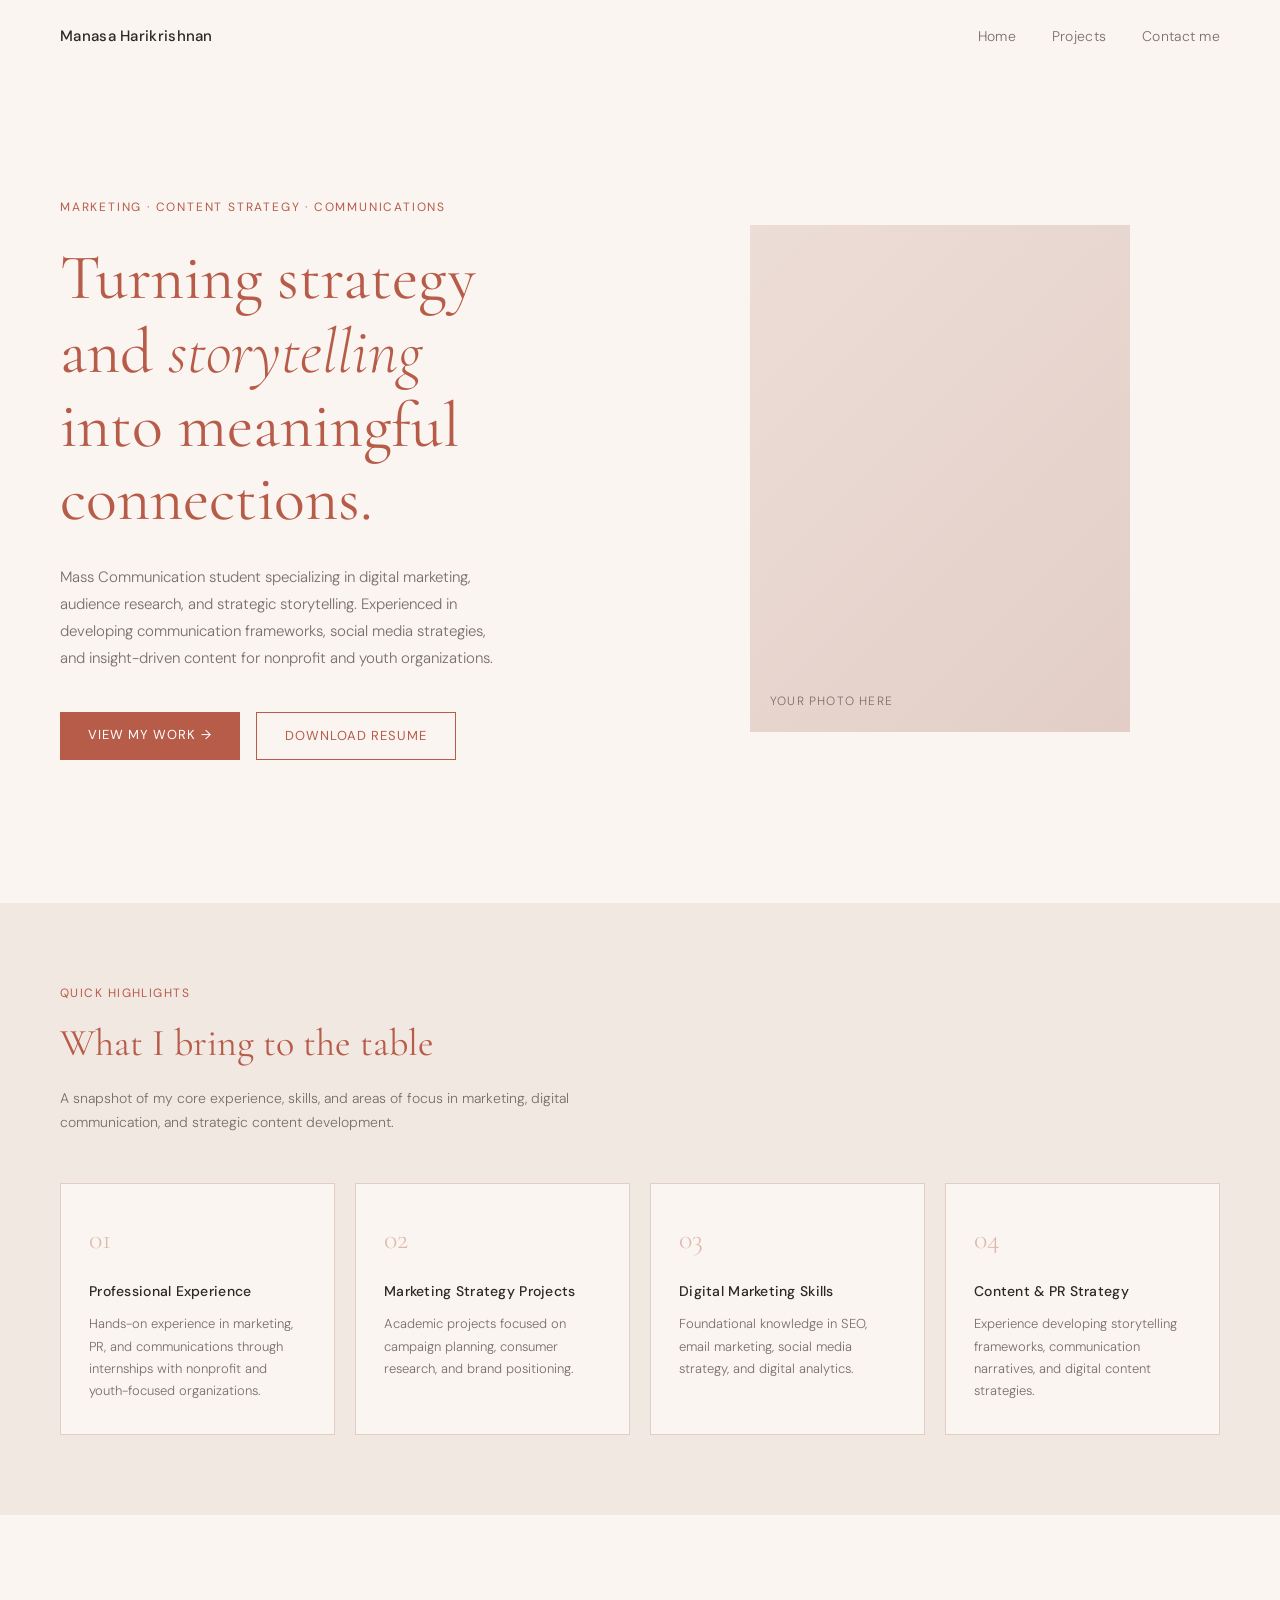
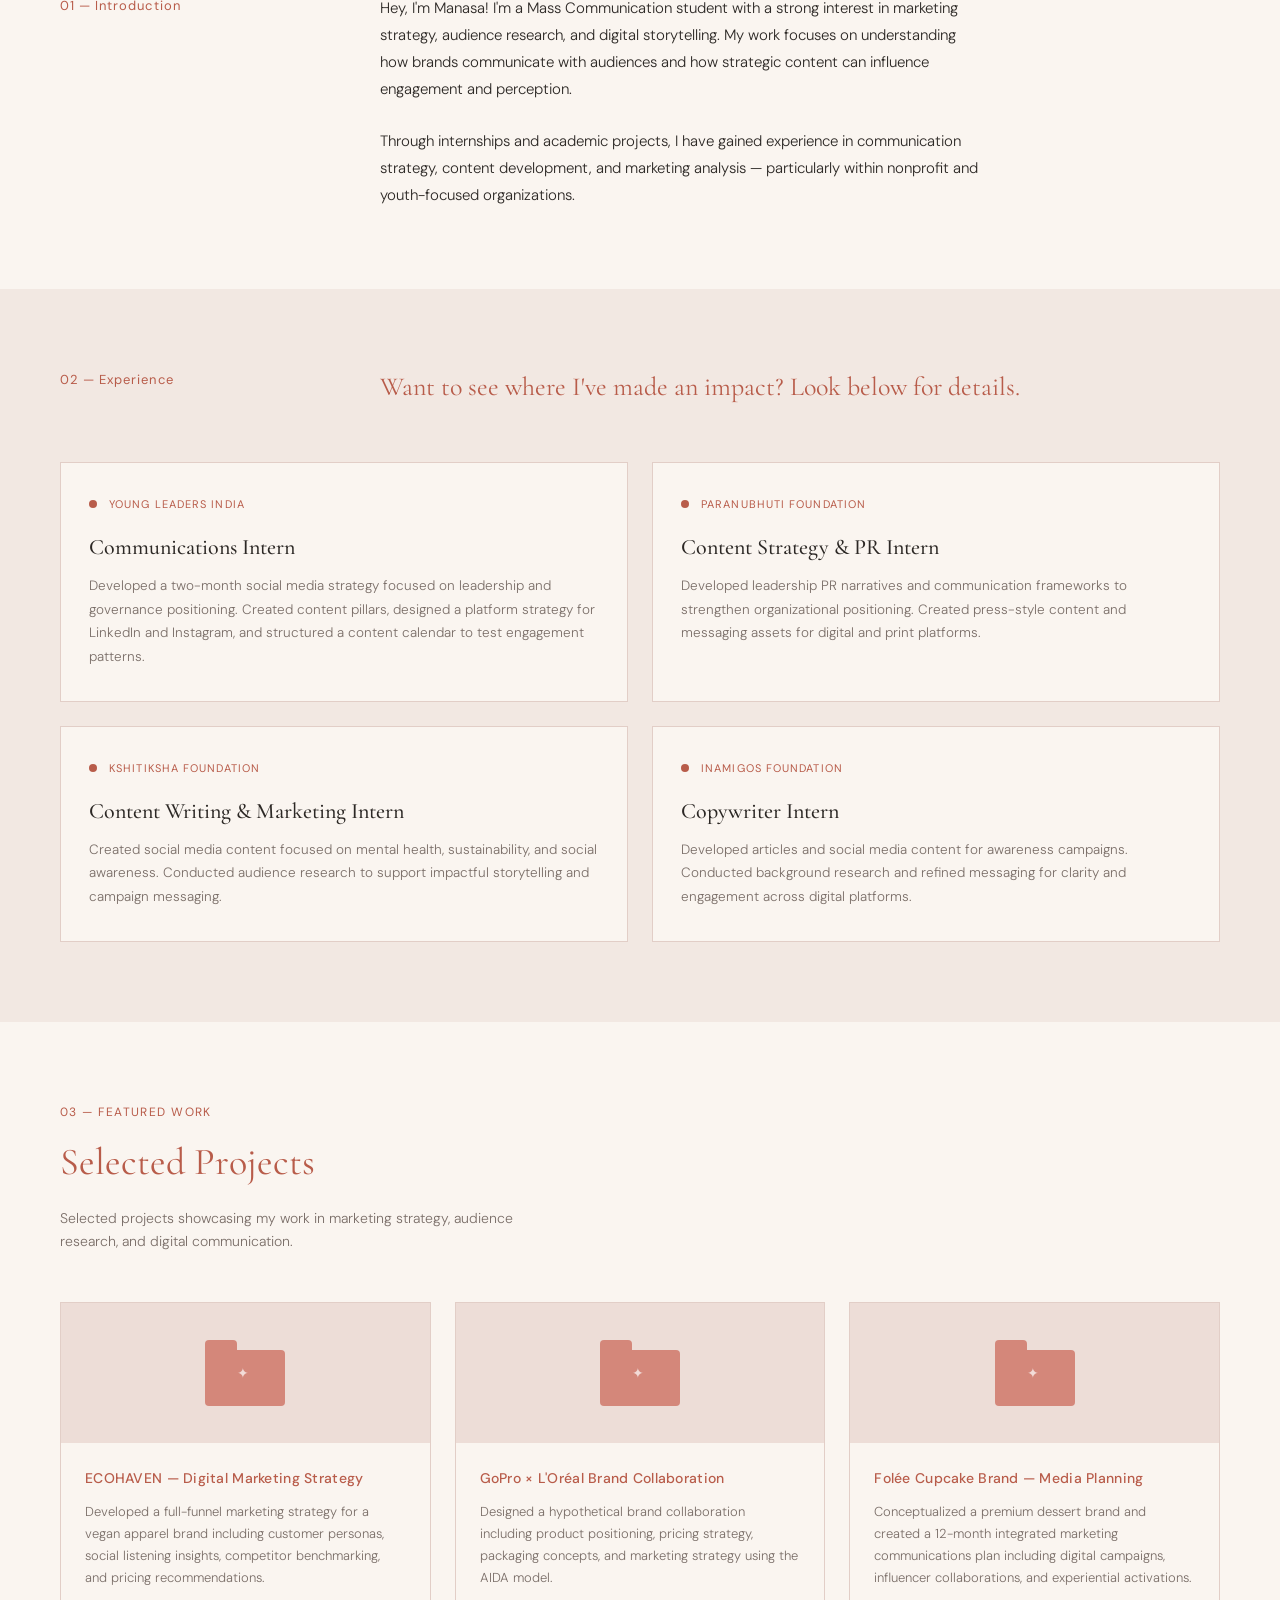
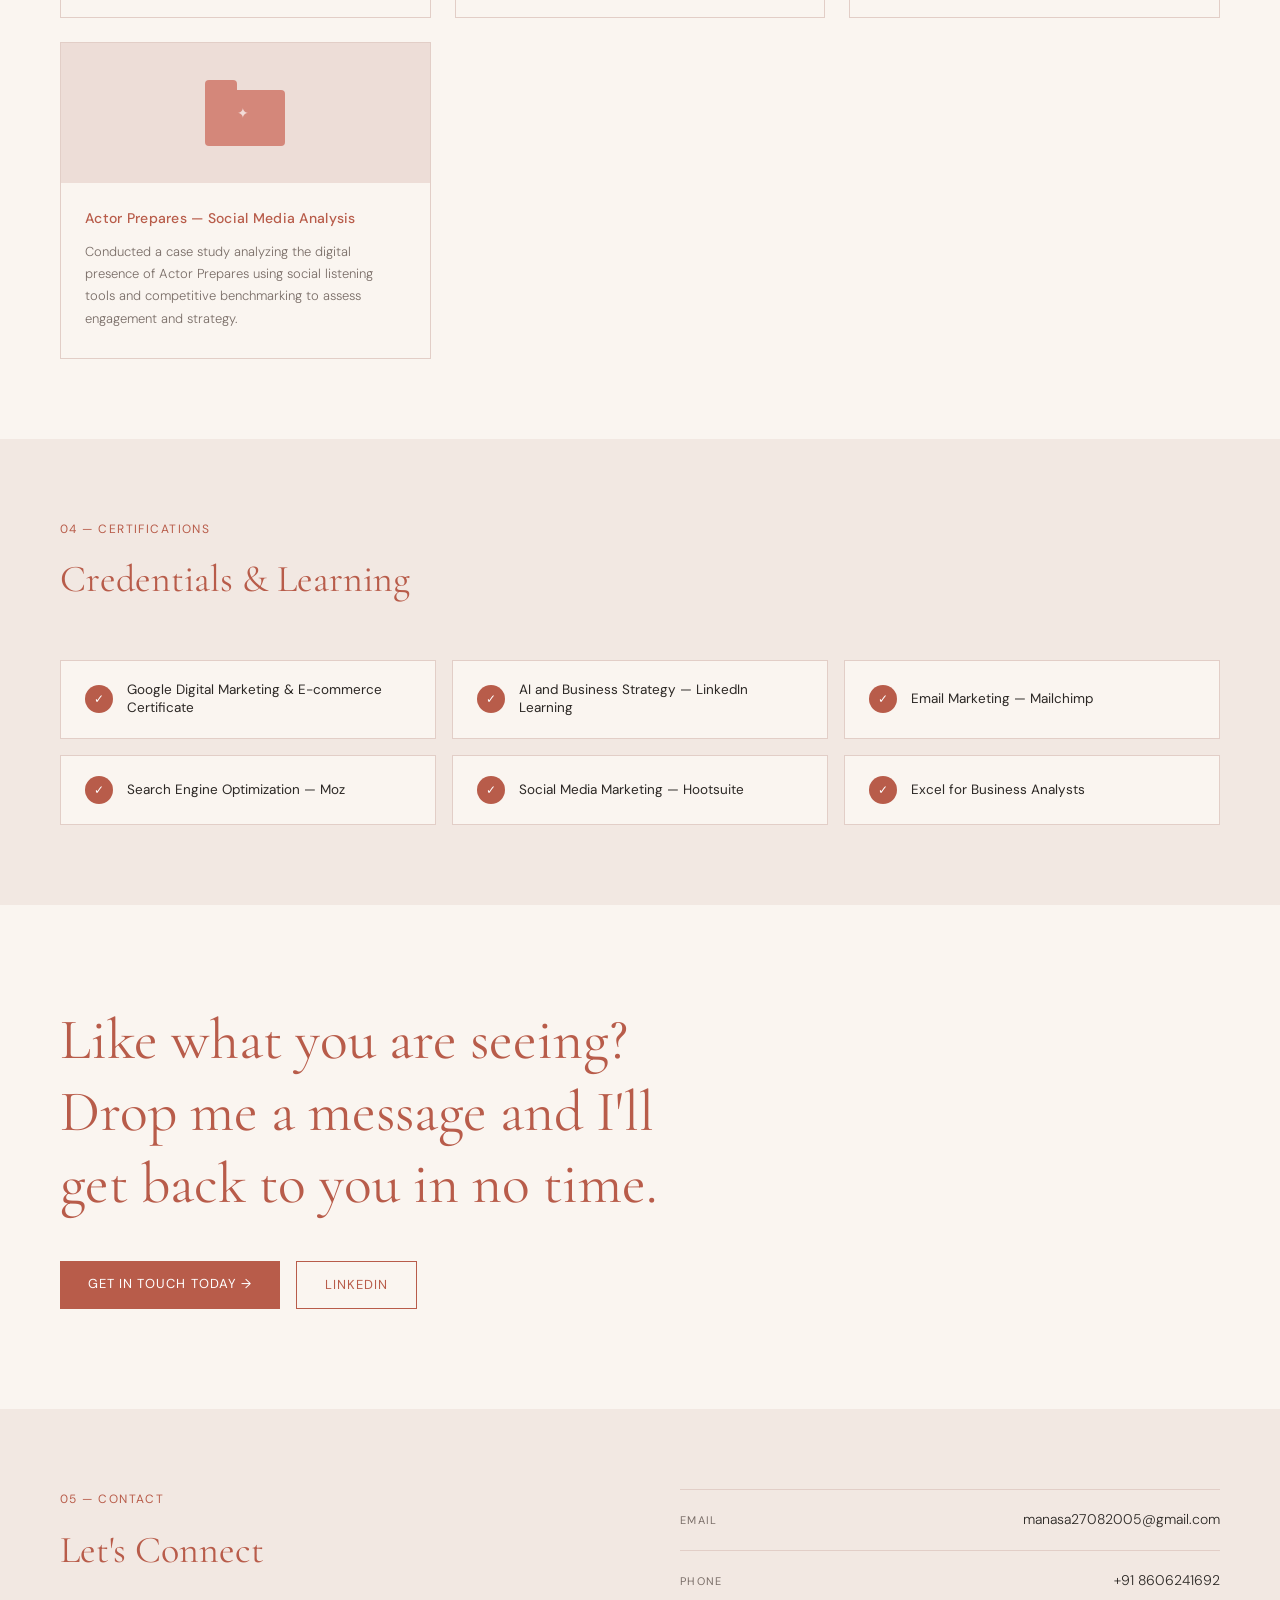
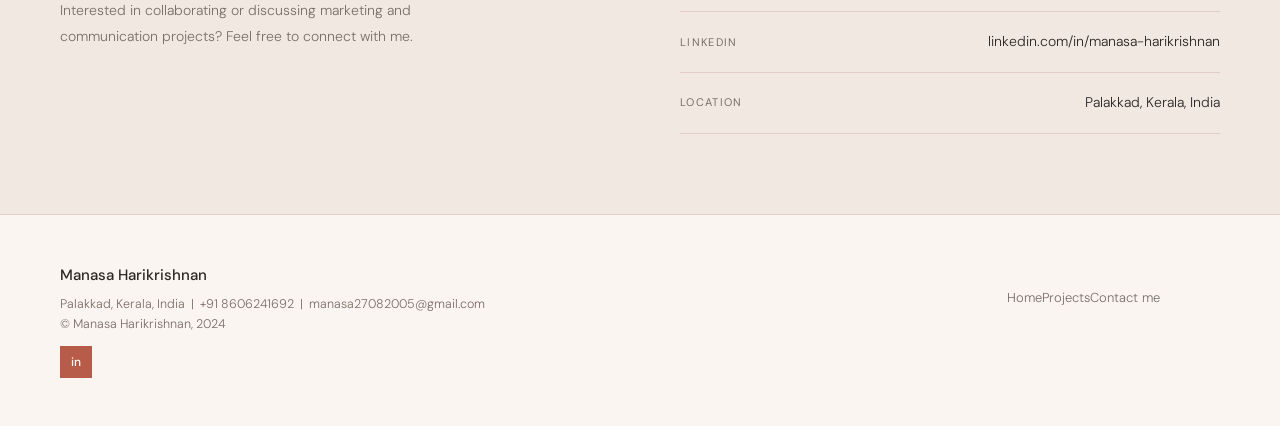
==== index.html @ 81ae5fc6 "Initial commit" ====
<!DOCTYPE html>
<html lang="en">

<head>
    <meta charset="UTF-8">
    <meta name="viewport" content="width=device-width, initial-scale=1.0">
    <title>Manasa Harikrishnan — Marketing & Communications Portfolio</title>
    <link rel="preconnect" href="https://fonts.googleapis.com">
    <link rel="preconnect" href="https://fonts.gstatic.com" crossorigin>
    <link
        href="https://fonts.googleapis.com/css2?family=Cormorant+Garamond:ital,wght@0,300;0,400;0,500;0,600;1,300;1,400&family=DM+Sans:wght@300;400;500&display=swap"
        rel="stylesheet">
    <style>
        :root {
            --cream: #faf5f0;
            --blush: #f2e8e2;
            --terracotta: #b85c4a;
            --terracotta-light: #c97260;
            --charcoal: #2c2825;
            --muted: #7a6e68;
            --card-bg: #edddd7;
            --card-border: #e2cec7;
            --folder-pink: #d4877a;
        }

        * {
            margin: 0;
            padding: 0;
            box-sizing: border-box;
        }

        html {
            scroll-behavior: smooth;
        }

        body {
            background-color: var(--cream);
            color: var(--charcoal);
            font-family: 'DM Sans', sans-serif;
            font-weight: 300;
            font-size: 15px;
            line-height: 1.7;
        }

        /* ── NAV ── */
        nav {
            display: flex;
            justify-content: space-between;
            align-items: center;
            padding: 24px 60px;
            background: var(--cream);
            position: sticky;
            top: 0;
            z-index: 100;
            border-bottom: 1px solid transparent;
            transition: border-color 0.3s;
        }

        nav.scrolled {
            border-bottom-color: var(--card-border);
        }

        .nav-name {
            font-family: 'DM Sans', sans-serif;
            font-weight: 500;
            font-size: 15px;
            letter-spacing: 0.02em;
            color: var(--charcoal);
            text-decoration: none;
        }

        .nav-links {
            display: flex;
            gap: 36px;
            list-style: none;
        }

        .nav-links a {
            font-size: 14px;
            color: var(--muted);
            text-decoration: none;
            letter-spacing: 0.02em;
            transition: color 0.2s;
        }

        .nav-links a:hover,
        .nav-links a.active {
            color: var(--terracotta);
        }

        /* ── HERO ── */
        .hero {
            padding: 60px 60px 80px;
            display: grid;
            grid-template-columns: 1fr 1fr;
            gap: 40px;
            align-items: center;
            min-height: calc(100vh - 72px);
        }

        .hero-text {
            position: relative;
            z-index: 2;
        }

        .hero-eyebrow {
            font-size: 12px;
            letter-spacing: 0.15em;
            text-transform: uppercase;
            color: var(--terracotta);
            margin-bottom: 24px;
            font-weight: 400;
        }

        .hero-headline {
            font-family: 'Cormorant Garamond', serif;
            font-size: clamp(42px, 5vw, 68px);
            font-weight: 400;
            line-height: 1.15;
            color: var(--terracotta);
            margin-bottom: 28px;
        }

        .hero-headline em {
            font-style: italic;
            font-weight: 300;
        }

        .hero-intro {
            color: var(--muted);
            font-size: 15px;
            line-height: 1.8;
            max-width: 440px;
            margin-bottom: 40px;
        }

        .hero-buttons {
            display: flex;
            gap: 16px;
            flex-wrap: wrap;
        }

        .btn-primary {
            padding: 12px 28px;
            background: var(--terracotta);
            color: white;
            text-decoration: none;
            font-size: 13px;
            letter-spacing: 0.08em;
            text-transform: uppercase;
            font-weight: 400;
            transition: background 0.2s;
        }

        .btn-primary:hover {
            background: var(--terracotta-light);
        }

        .btn-outline {
            padding: 12px 28px;
            border: 1px solid var(--terracotta);
            color: var(--terracotta);
            text-decoration: none;
            font-size: 13px;
            letter-spacing: 0.08em;
            text-transform: uppercase;
            font-weight: 400;
            transition: all 0.2s;
        }

        .btn-outline:hover {
            background: var(--terracotta);
            color: white;
        }

        .hero-image-wrap {
            position: relative;
            display: flex;
            justify-content: center;
            align-items: flex-start;
        }

        .hero-photo-placeholder {
            width: 100%;
            max-width: 380px;
            aspect-ratio: 3/4;
            background: var(--card-bg);
            position: relative;
            overflow: hidden;
        }

        .hero-photo-placeholder::after {
            content: '';
            position: absolute;
            inset: 0;
            background: linear-gradient(135deg, var(--card-bg) 0%, var(--card-border) 100%);
        }

        .hero-photo-placeholder .placeholder-text {
            position: absolute;
            bottom: 20px;
            left: 20px;
            font-size: 12px;
            color: var(--muted);
            letter-spacing: 0.1em;
            text-transform: uppercase;
            z-index: 2;
        }

        /* actual photo */
        .hero-photo-placeholder img {
            width: 100%;
            height: 100%;
            object-fit: cover;
            display: block;
        }

        /* ── SECTION COMMONS ── */
        section {
            padding: 80px 60px;
        }

        .section-label {
            font-size: 12px;
            letter-spacing: 0.12em;
            text-transform: uppercase;
            color: var(--terracotta);
            font-weight: 400;
            margin-bottom: 8px;
        }

        .two-col {
            display: grid;
            grid-template-columns: 260px 1fr;
            gap: 60px;
            align-items: start;
        }

        .two-col-label {
            font-size: 13px;
            letter-spacing: 0.08em;
            color: var(--terracotta);
            font-weight: 400;
        }

        .two-col-content {
            max-width: 600px;
        }

        .two-col-content p {
            color: var(--charcoal);
            font-size: 15px;
            line-height: 1.8;
            font-weight: 300;
        }

        /* ── QUICK HIGHLIGHTS ── */
        .highlights-section {
            background: var(--blush);
        }

        .highlights-header {
            margin-bottom: 48px;
        }

        .highlights-title {
            font-family: 'Cormorant Garamond', serif;
            font-size: 38px;
            font-weight: 400;
            color: var(--terracotta);
            margin-bottom: 12px;
        }

        .highlights-sub {
            color: var(--muted);
            font-size: 14px;
            max-width: 520px;
            line-height: 1.7;
        }

        .highlights-grid {
            display: grid;
            grid-template-columns: repeat(4, 1fr);
            gap: 20px;
        }

        .highlight-card {
            background: var(--cream);
            padding: 32px 28px;
            border: 1px solid var(--card-border);
            transition: transform 0.2s, box-shadow 0.2s;
        }

        .highlight-card:hover {
            transform: translateY(-4px);
            box-shadow: 0 12px 32px rgba(184, 92, 74, 0.1);
        }

        .highlight-card-num {
            font-family: 'Cormorant Garamond', serif;
            font-size: 28px;
            color: var(--terracotta);
            font-weight: 300;
            margin-bottom: 16px;
            opacity: 0.4;
        }

        .highlight-card-title {
            font-size: 14px;
            font-weight: 500;
            color: var(--charcoal);
            margin-bottom: 10px;
            letter-spacing: 0.02em;
        }

        .highlight-card-text {
            font-size: 13px;
            color: var(--muted);
            line-height: 1.7;
            font-weight: 300;
        }

        /* ── ABOUT ── */
        .about-section {}

        /* ── EXPERIENCE ── */
        .experience-section {
            background: var(--blush);
        }

        .exp-teaser {
            font-family: 'Cormorant Garamond', serif;
            font-size: 26px;
            color: var(--terracotta);
            font-weight: 400;
            line-height: 1.4;
            margin-bottom: 0;
        }

        .exp-grid {
            margin-top: 56px;
            display: grid;
            grid-template-columns: repeat(2, 1fr);
            gap: 24px;
        }

        .exp-card {
            background: var(--cream);
            padding: 32px 28px;
            border: 1px solid var(--card-border);
            position: relative;
            overflow: hidden;
            transition: transform 0.2s;
        }

        .exp-card:hover {
            transform: translateY(-3px);
        }

        .exp-card-top {
            display: flex;
            align-items: center;
            gap: 12px;
            margin-bottom: 20px;
        }

        .exp-dot {
            width: 8px;
            height: 8px;
            background: var(--terracotta);
            border-radius: 50%;
            flex-shrink: 0;
        }

        .exp-org {
            font-size: 11px;
            letter-spacing: 0.1em;
            text-transform: uppercase;
            color: var(--terracotta);
            font-weight: 400;
        }

        .exp-role {
            font-family: 'Cormorant Garamond', serif;
            font-size: 22px;
            font-weight: 500;
            color: var(--charcoal);
            margin-bottom: 12px;
            line-height: 1.3;
        }

        .exp-desc {
            font-size: 13.5px;
            color: var(--muted);
            line-height: 1.75;
            font-weight: 300;
        }

        /* ── PROJECTS ── */
        .projects-section {}

        .projects-header {
            margin-bottom: 48px;
        }

        .projects-title {
            font-family: 'Cormorant Garamond', serif;
            font-size: 38px;
            font-weight: 400;
            color: var(--terracotta);
            margin-bottom: 12px;
        }

        .projects-sub {
            color: var(--muted);
            font-size: 14px;
            max-width: 480px;
        }

        .projects-grid {
            display: grid;
            grid-template-columns: repeat(3, 1fr);
            gap: 24px;
        }

        /* folder card */
        .project-card {
            background: var(--cream);
            border: 1px solid var(--card-border);
            overflow: hidden;
            transition: transform 0.25s, box-shadow 0.25s;
            cursor: pointer;
        }

        .project-card:hover {
            transform: translateY(-5px);
            box-shadow: 0 16px 40px rgba(184, 92, 74, 0.12);
        }

        .folder-visual {
            height: 140px;
            background: var(--card-bg);
            display: flex;
            align-items: center;
            justify-content: center;
            position: relative;
        }

        .folder-icon {
            width: 80px;
            height: 66px;
            position: relative;
        }

        .folder-icon .folder-back {
            position: absolute;
            bottom: 0;
            left: 0;
            width: 100%;
            height: 56px;
            background: var(--folder-pink);
            border-radius: 0 4px 4px 4px;
        }

        .folder-icon .folder-tab {
            position: absolute;
            top: 0;
            left: 0;
            width: 40%;
            height: 16px;
            background: var(--folder-pink);
            border-radius: 4px 4px 0 0;
        }

        .folder-icon .folder-shine {
            position: absolute;
            top: 22px;
            left: 50%;
            transform: translateX(-50%);
            width: 16px;
            height: 16px;
            color: rgba(255, 255, 255, 0.7);
            font-size: 14px;
        }

        .project-info {
            padding: 24px 24px 28px;
        }

        .project-title {
            font-size: 14px;
            font-weight: 500;
            color: var(--terracotta);
            margin-bottom: 10px;
            letter-spacing: 0.02em;
        }

        .project-desc {
            font-size: 13px;
            color: var(--muted);
            line-height: 1.7;
            font-weight: 300;
        }

        /* ── CERTIFICATIONS ── */
        .certs-section {
            background: var(--blush);
        }

        .certs-header {
            margin-bottom: 48px;
        }

        .certs-title {
            font-family: 'Cormorant Garamond', serif;
            font-size: 38px;
            font-weight: 400;
            color: var(--terracotta);
        }

        .certs-list {
            display: grid;
            grid-template-columns: repeat(3, 1fr);
            gap: 16px;
        }

        .cert-item {
            background: var(--cream);
            padding: 20px 24px;
            border: 1px solid var(--card-border);
            display: flex;
            align-items: center;
            gap: 14px;
            transition: transform 0.2s;
        }

        .cert-item:hover {
            transform: translateX(4px);
        }

        .cert-check {
            width: 28px;
            height: 28px;
            background: var(--terracotta);
            border-radius: 50%;
            display: flex;
            align-items: center;
            justify-content: center;
            flex-shrink: 0;
            color: white;
            font-size: 12px;
        }

        .cert-name {
            font-size: 13.5px;
            color: var(--charcoal);
            font-weight: 400;
            line-height: 1.4;
        }

        /* ── CTA ── */
        .cta-section {
            text-align: left;
            padding: 100px 60px;
        }

        .cta-heading {
            font-family: 'Cormorant Garamond', serif;
            font-size: clamp(36px, 4.5vw, 58px);
            font-weight: 400;
            color: var(--terracotta);
            line-height: 1.25;
            max-width: 640px;
            margin-bottom: 40px;
        }

        .cta-buttons {
            display: flex;
            gap: 16px;
        }

        /* ── CONTACT ── */
        .contact-section {
            background: var(--blush);
            padding: 80px 60px;
        }

        .contact-grid {
            display: grid;
            grid-template-columns: 1fr 1fr;
            gap: 80px;
            align-items: start;
        }

        .contact-left {}

        .contact-title {
            font-family: 'Cormorant Garamond', serif;
            font-size: 38px;
            font-weight: 400;
            color: var(--terracotta);
            margin-bottom: 16px;
        }

        .contact-text {
            color: var(--muted);
            font-size: 14px;
            line-height: 1.8;
            max-width: 380px;
        }

        .contact-right {}

        .contact-items {
            display: flex;
            flex-direction: column;
            gap: 0;
        }

        .contact-row {
            display: flex;
            justify-content: space-between;
            align-items: center;
            padding: 18px 0;
            border-bottom: 1px solid var(--card-border);
        }

        .contact-row:first-child {
            border-top: 1px solid var(--card-border);
        }

        .contact-row-label {
            font-size: 11px;
            letter-spacing: 0.12em;
            text-transform: uppercase;
            color: var(--muted);
            font-weight: 400;
        }

        .contact-row-val {
            font-size: 14px;
            color: var(--charcoal);
            text-decoration: none;
            transition: color 0.2s;
        }

        .contact-row-val:hover {
            color: var(--terracotta);
        }

        /* ── FOOTER ── */
        footer {
            background: var(--cream);
            padding: 48px 60px;
            display: grid;
            grid-template-columns: 1fr auto;
            align-items: start;
            border-top: 1px solid var(--card-border);
        }

        .footer-left {}

        .footer-name {
            font-family: 'DM Sans', sans-serif;
            font-weight: 500;
            font-size: 15px;
            color: var(--charcoal);
            margin-bottom: 6px;
        }

        .footer-meta {
            font-size: 12.5px;
            color: var(--muted);
            line-height: 1.6;
        }

        .footer-linkedin {
            display: inline-flex;
            align-items: center;
            justify-content: center;
            width: 32px;
            height: 32px;
            background: var(--terracotta);
            color: white;
            text-decoration: none;
            font-size: 12px;
            margin-top: 12px;
            font-weight: 500;
            letter-spacing: 0;
            transition: background 0.2s;
        }

        .footer-linkedin:hover {
            background: var(--terracotta-light);
        }

        .footer-right {
            display: flex;
            flex-direction: column;
            align-items: flex-end;
            gap: 8px;
        }

        .footer-nav a {
            display: block;
            font-size: 13px;
            color: var(--muted);
            text-decoration: none;
            text-align: right;
            transition: color 0.2s;
        }

        .footer-nav a:hover {
            color: var(--terracotta);
        }

        /* ── DIVIDER ── */
        .section-divider {
            width: 60px;
            height: 1px;
            background: var(--terracotta);
            margin-bottom: 48px;
            opacity: 0.4;
        }

        /* ── SCROLL FADE IN ── */
        .fade-in {
            opacity: 0;
            transform: translateY(24px);
            transition: opacity 0.6s ease, transform 0.6s ease;
        }

        .fade-in.visible {
            opacity: 1;
            transform: none;
        }

        /* ── RESPONSIVE ── */
        @media (max-width: 960px) {
            nav {
                padding: 20px 32px;
            }

            section {
                padding: 60px 32px;
            }

            .hero {
                padding: 48px 32px 64px;
                grid-template-columns: 1fr;
                min-height: auto;
            }

            .hero-image-wrap {
                display: none;
            }

            .two-col {
                grid-template-columns: 1fr;
                gap: 20px;
            }

            .highlights-grid {
                grid-template-columns: repeat(2, 1fr);
            }

            .projects-grid {
                grid-template-columns: repeat(2, 1fr);
            }

            .exp-grid {
                grid-template-columns: 1fr;
            }

            .certs-list {
                grid-template-columns: repeat(2, 1fr);
            }

            .contact-grid {
                grid-template-columns: 1fr;
                gap: 40px;
            }

            footer {
                grid-template-columns: 1fr;
                gap: 32px;
            }

            .footer-right {
                align-items: flex-start;
            }

            .footer-nav a {
                text-align: left;
            }

            .cta-section {
                padding: 72px 32px;
            }
        }

        @media (max-width: 560px) {
            nav {
                padding: 16px 20px;
            }

            section {
                padding: 48px 20px;
            }

            .hero {
                padding: 36px 20px 52px;
            }

            .highlights-grid {
                grid-template-columns: 1fr;
            }

            .projects-grid {
                grid-template-columns: 1fr;
            }

            .certs-list {
                grid-template-columns: 1fr;
            }

            .cta-section {
                padding: 60px 20px;
            }

            footer {
                padding: 40px 20px;
            }
        }
    </style>
</head>

<body>

    <!-- NAV -->
    <nav id="navbar">
        <a href="#" class="nav-name">Manasa Harikrishnan</a>
        <ul class="nav-links">
            <li><a href="#about" class="active">Home</a></li>
            <li><a href="#projects">Projects</a></li>
            <li><a href="#contact">Contact me</a></li>
        </ul>
    </nav>

    <!-- HERO -->
    <section class="hero" id="home">
        <div class="hero-text fade-in">
            <p class="hero-eyebrow">Marketing · Content Strategy · Communications</p>
            <h1 class="hero-headline">
                Turning strategy<br>
                and <em>storytelling</em><br>
                into meaningful<br>
                connections.
            </h1>
            <p class="hero-intro">
                Mass Communication student specializing in digital marketing, audience research, and strategic
                storytelling. Experienced in developing communication frameworks, social media strategies, and
                insight-driven content for nonprofit and youth organizations.
            </p>
            <div class="hero-buttons">
                <a href="#projects" class="btn-primary">View My Work →</a>
                <a href="#" class="btn-outline">Download Resume</a>
            </div>
        </div>
        <div class="hero-image-wrap fade-in" style="transition-delay:0.15s">
            <div class="hero-photo-placeholder">
                <!-- Replace with: <img src="your-photo.jpg" alt="Manasa Harikrishnan"> -->
                <span class="placeholder-text">Your Photo Here</span>
            </div>
        </div>
    </section>

    <!-- QUICK HIGHLIGHTS -->
    <section class="highlights-section" id="highlights">
        <div class="highlights-header fade-in">
            <p class="section-label">Quick Highlights</p>
            <h2 class="highlights-title">What I bring to the table</h2>
            <p class="highlights-sub">A snapshot of my core experience, skills, and areas of focus in marketing, digital
                communication, and strategic content development.</p>
        </div>
        <div class="highlights-grid">
            <div class="highlight-card fade-in" style="transition-delay:0.05s">
                <div class="highlight-card-num">01</div>
                <div class="highlight-card-title">Professional Experience</div>
                <p class="highlight-card-text">Hands-on experience in marketing, PR, and communications through
                    internships with nonprofit and youth-focused organizations.</p>
            </div>
            <div class="highlight-card fade-in" style="transition-delay:0.1s">
                <div class="highlight-card-num">02</div>
                <div class="highlight-card-title">Marketing Strategy Projects</div>
                <p class="highlight-card-text">Academic projects focused on campaign planning, consumer research, and
                    brand positioning.</p>
            </div>
            <div class="highlight-card fade-in" style="transition-delay:0.15s">
                <div class="highlight-card-num">03</div>
                <div class="highlight-card-title">Digital Marketing Skills</div>
                <p class="highlight-card-text">Foundational knowledge in SEO, email marketing, social media strategy,
                    and digital analytics.</p>
            </div>
            <div class="highlight-card fade-in" style="transition-delay:0.2s">
                <div class="highlight-card-num">04</div>
                <div class="highlight-card-title">Content & PR Strategy</div>
                <p class="highlight-card-text">Experience developing storytelling frameworks, communication narratives,
                    and digital content strategies.</p>
            </div>
        </div>
    </section>

    <!-- ABOUT -->
    <section id="about">
        <div class="two-col fade-in">
            <div>
                <p class="two-col-label">01 — Introduction</p>
            </div>
            <div class="two-col-content">
                <p>Hey, I'm Manasa! I'm a Mass Communication student with a strong interest in marketing strategy,
                    audience research, and digital storytelling. My work focuses on understanding how brands communicate
                    with audiences and how strategic content can influence engagement and perception.</p>
                <br>
                <p>Through internships and academic projects, I have gained experience in communication strategy,
                    content development, and marketing analysis — particularly within nonprofit and youth-focused
                    organizations.</p>
            </div>
        </div>
    </section>

    <!-- EXPERIENCE -->
    <section class="experience-section" id="experience">
        <div class="two-col fade-in">
            <div>
                <p class="two-col-label">02 — Experience</p>
            </div>
            <div>
                <p class="exp-teaser">Want to see where I've made an impact? Look below for details.</p>
            </div>
        </div>

        <div class="exp-grid">
            <div class="exp-card fade-in" style="transition-delay:0.05s">
                <div class="exp-card-top">
                    <div class="exp-dot"></div>
                    <span class="exp-org">Young Leaders India</span>
                </div>
                <div class="exp-role">Communications Intern</div>
                <p class="exp-desc">Developed a two-month social media strategy focused on leadership and governance
                    positioning. Created content pillars, designed a platform strategy for LinkedIn and Instagram, and
                    structured a content calendar to test engagement patterns.</p>
            </div>
            <div class="exp-card fade-in" style="transition-delay:0.1s">
                <div class="exp-card-top">
                    <div class="exp-dot"></div>
                    <span class="exp-org">Paranubhuti Foundation</span>
                </div>
                <div class="exp-role">Content Strategy & PR Intern</div>
                <p class="exp-desc">Developed leadership PR narratives and communication frameworks to strengthen
                    organizational positioning. Created press-style content and messaging assets for digital and print
                    platforms.</p>
            </div>
            <div class="exp-card fade-in" style="transition-delay:0.15s">
                <div class="exp-card-top">
                    <div class="exp-dot"></div>
                    <span class="exp-org">Kshitiksha Foundation</span>
                </div>
                <div class="exp-role">Content Writing & Marketing Intern</div>
                <p class="exp-desc">Created social media content focused on mental health, sustainability, and social
                    awareness. Conducted audience research to support impactful storytelling and campaign messaging.</p>
            </div>
            <div class="exp-card fade-in" style="transition-delay:0.2s">
                <div class="exp-card-top">
                    <div class="exp-dot"></div>
                    <span class="exp-org">InAmigos Foundation</span>
                </div>
                <div class="exp-role">Copywriter Intern</div>
                <p class="exp-desc">Developed articles and social media content for awareness campaigns. Conducted
                    background research and refined messaging for clarity and engagement across digital platforms.</p>
            </div>
        </div>
    </section>

    <!-- PROJECTS -->
    <section class="projects-section" id="projects">
        <div class="projects-header fade-in">
            <p class="section-label">03 — Featured Work</p>
            <h2 class="projects-title">Selected Projects</h2>
            <p class="projects-sub">Selected projects showcasing my work in marketing strategy, audience research, and
                digital communication.</p>
        </div>

        <div class="projects-grid">

            <!-- Card 1 -->
            <div class="project-card fade-in" style="transition-delay:0.05s">
                <div class="folder-visual">
                    <div class="folder-icon">
                        <div class="folder-tab"></div>
                        <div class="folder-back"></div>
                        <div class="folder-shine">✦</div>
                    </div>
                </div>
                <div class="project-info">
                    <div class="project-title">ECOHAVEN — Digital Marketing Strategy</div>
                    <p class="project-desc">Developed a full-funnel marketing strategy for a vegan apparel brand
                        including customer personas, social listening insights, competitor benchmarking, and pricing
                        recommendations.</p>
                </div>
            </div>

            <!-- Card 2 -->
            <div class="project-card fade-in" style="transition-delay:0.1s">
                <div class="folder-visual">
                    <div class="folder-icon">
                        <div class="folder-tab"></div>
                        <div class="folder-back"></div>
                        <div class="folder-shine">✦</div>
                    </div>
                </div>
                <div class="project-info">
                    <div class="project-title">GoPro × L'Oréal Brand Collaboration</div>
                    <p class="project-desc">Designed a hypothetical brand collaboration including product positioning,
                        pricing strategy, packaging concepts, and marketing strategy using the AIDA model.</p>
                </div>
            </div>

            <!-- Card 3 -->
            <div class="project-card fade-in" style="transition-delay:0.15s">
                <div class="folder-visual">
                    <div class="folder-icon">
                        <div class="folder-tab"></div>
                        <div class="folder-back"></div>
                        <div class="folder-shine">✦</div>
                    </div>
                </div>
                <div class="project-info">
                    <div class="project-title">Folée Cupcake Brand — Media Planning</div>
                    <p class="project-desc">Conceptualized a premium dessert brand and created a 12-month integrated
                        marketing communications plan including digital campaigns, influencer collaborations, and
                        experiential activations.</p>
                </div>
            </div>

            <!-- Card 4 -->
            <div class="project-card fade-in" style="transition-delay:0.2s">
                <div class="folder-visual">
                    <div class="folder-icon">
                        <div class="folder-tab"></div>
                        <div class="folder-back"></div>
                        <div class="folder-shine">✦</div>
                    </div>
                </div>
                <div class="project-info">
                    <div class="project-title">Actor Prepares — Social Media Analysis</div>
                    <p class="project-desc">Conducted a case study analyzing the digital presence of Actor Prepares
                        using social listening tools and competitive benchmarking to assess engagement and strategy.</p>
                </div>
            </div>

        </div>
    </section>

    <!-- CERTIFICATIONS -->
    <section class="certs-section" id="certifications">
        <div class="certs-header fade-in">
            <p class="section-label">04 — Certifications</p>
            <h2 class="certs-title">Credentials & Learning</h2>
        </div>
        <div class="certs-list">
            <div class="cert-item fade-in" style="transition-delay:0.05s">
                <div class="cert-check">✓</div>
                <span class="cert-name">Google Digital Marketing & E-commerce Certificate</span>
            </div>
            <div class="cert-item fade-in" style="transition-delay:0.08s">
                <div class="cert-check">✓</div>
                <span class="cert-name">AI and Business Strategy — LinkedIn Learning</span>
            </div>
            <div class="cert-item fade-in" style="transition-delay:0.11s">
                <div class="cert-check">✓</div>
                <span class="cert-name">Email Marketing — Mailchimp</span>
            </div>
            <div class="cert-item fade-in" style="transition-delay:0.14s">
                <div class="cert-check">✓</div>
                <span class="cert-name">Search Engine Optimization — Moz</span>
            </div>
            <div class="cert-item fade-in" style="transition-delay:0.17s">
                <div class="cert-check">✓</div>
                <span class="cert-name">Social Media Marketing — Hootsuite</span>
            </div>
            <div class="cert-item fade-in" style="transition-delay:0.2s">
                <div class="cert-check">✓</div>
                <span class="cert-name">Excel for Business Analysts</span>
            </div>
        </div>
    </section>

    <!-- CTA -->
    <section class="cta-section fade-in">
        <h2 class="cta-heading">Like what you are seeing? Drop me a message and I'll get back to you in no time.</h2>
        <div class="cta-buttons">
            <a href="#contact" class="btn-primary">Get in Touch Today →</a>
            <a href="https://www.linkedin.com/in/manasa-harikrishnan" target="_blank" class="btn-outline">LinkedIn</a>
        </div>
    </section>

    <!-- CONTACT -->
    <section class="contact-section" id="contact">
        <div class="contact-grid">
            <div class="contact-left fade-in">
                <p class="section-label">05 — Contact</p>
                <h2 class="contact-title">Let's Connect</h2>
                <p class="contact-text">Interested in collaborating or discussing marketing and communication projects?
                    Feel free to connect with me.</p>
            </div>
            <div class="contact-right fade-in" style="transition-delay:0.1s">
                <div class="contact-items">
                    <div class="contact-row">
                        <span class="contact-row-label">Email</span>
                        <a href="mailto:manasa27082005@gmail.com" class="contact-row-val">manasa27082005@gmail.com</a>
                    </div>
                    <div class="contact-row">
                        <span class="contact-row-label">Phone</span>
                        <a href="tel:+918606241692" class="contact-row-val">+91 8606241692</a>
                    </div>
                    <div class="contact-row">
                        <span class="contact-row-label">LinkedIn</span>
                        <a href="https://www.linkedin.com/in/manasa-harikrishnan" target="_blank"
                            class="contact-row-val">linkedin.com/in/manasa-harikrishnan</a>
                    </div>
                    <div class="contact-row">
                        <span class="contact-row-label">Location</span>
                        <span class="contact-row-val">Palakkad, Kerala, India</span>
                    </div>
                </div>
            </div>
        </div>
    </section>

    <!-- FOOTER -->
    <footer>
        <div class="footer-left">
            <div class="footer-name">Manasa Harikrishnan</div>
            <div class="footer-meta">
                Palakkad, Kerala, India &nbsp;|&nbsp; +91 8606241692 &nbsp;|&nbsp; manasa27082005@gmail.com<br>
                © Manasa Harikrishnan, 2024
            </div>
            <a href="https://www.linkedin.com/in/manasa-harikrishnan" target="_blank" class="footer-linkedin"
                title="LinkedIn">in</a>
        </div>
        <div class="footer-right">
            <nav class="footer-nav">
                <a href="#home">Home</a>
                <a href="#projects">Projects</a>
                <a href="#contact">Contact me</a>
            </nav>
        </div>
    </footer>

    <script>
        // Navbar scroll effect
        const navbar = document.getElementById('navbar');
        window.addEventListener('scroll', () => {
            navbar.classList.toggle('scrolled', window.scrollY > 20);
        });

        // Scroll fade-in
        const observer = new IntersectionObserver((entries) => {
            entries.forEach(entry => {
                if (entry.isIntersecting) {
                    entry.target.classList.add('visible');
                }
            });
        }, { threshold: 0.12 });

        document.querySelectorAll('.fade-in').forEach(el => observer.observe(el));

        // Activate on load for hero
        document.querySelectorAll('.hero .fade-in').forEach(el => {
            setTimeout(() => el.classList.add('visible'), 100);
        });

        // Active nav link on scroll
        const sections = document.querySelectorAll('section[id]');
        const navLinks = document.querySelectorAll('.nav-links a');
        window.addEventListener('scroll', () => {
            let current = '';
            sections.forEach(s => {
                if (window.scrollY >= s.offsetTop - 100) current = s.id;
            });
            navLinks.forEach(a => {
                a.classList.remove('active');
                if (a.getAttribute('href') === '#' + current) a.classList.add('active');
            });
        });
    </script>

</body>

</html>
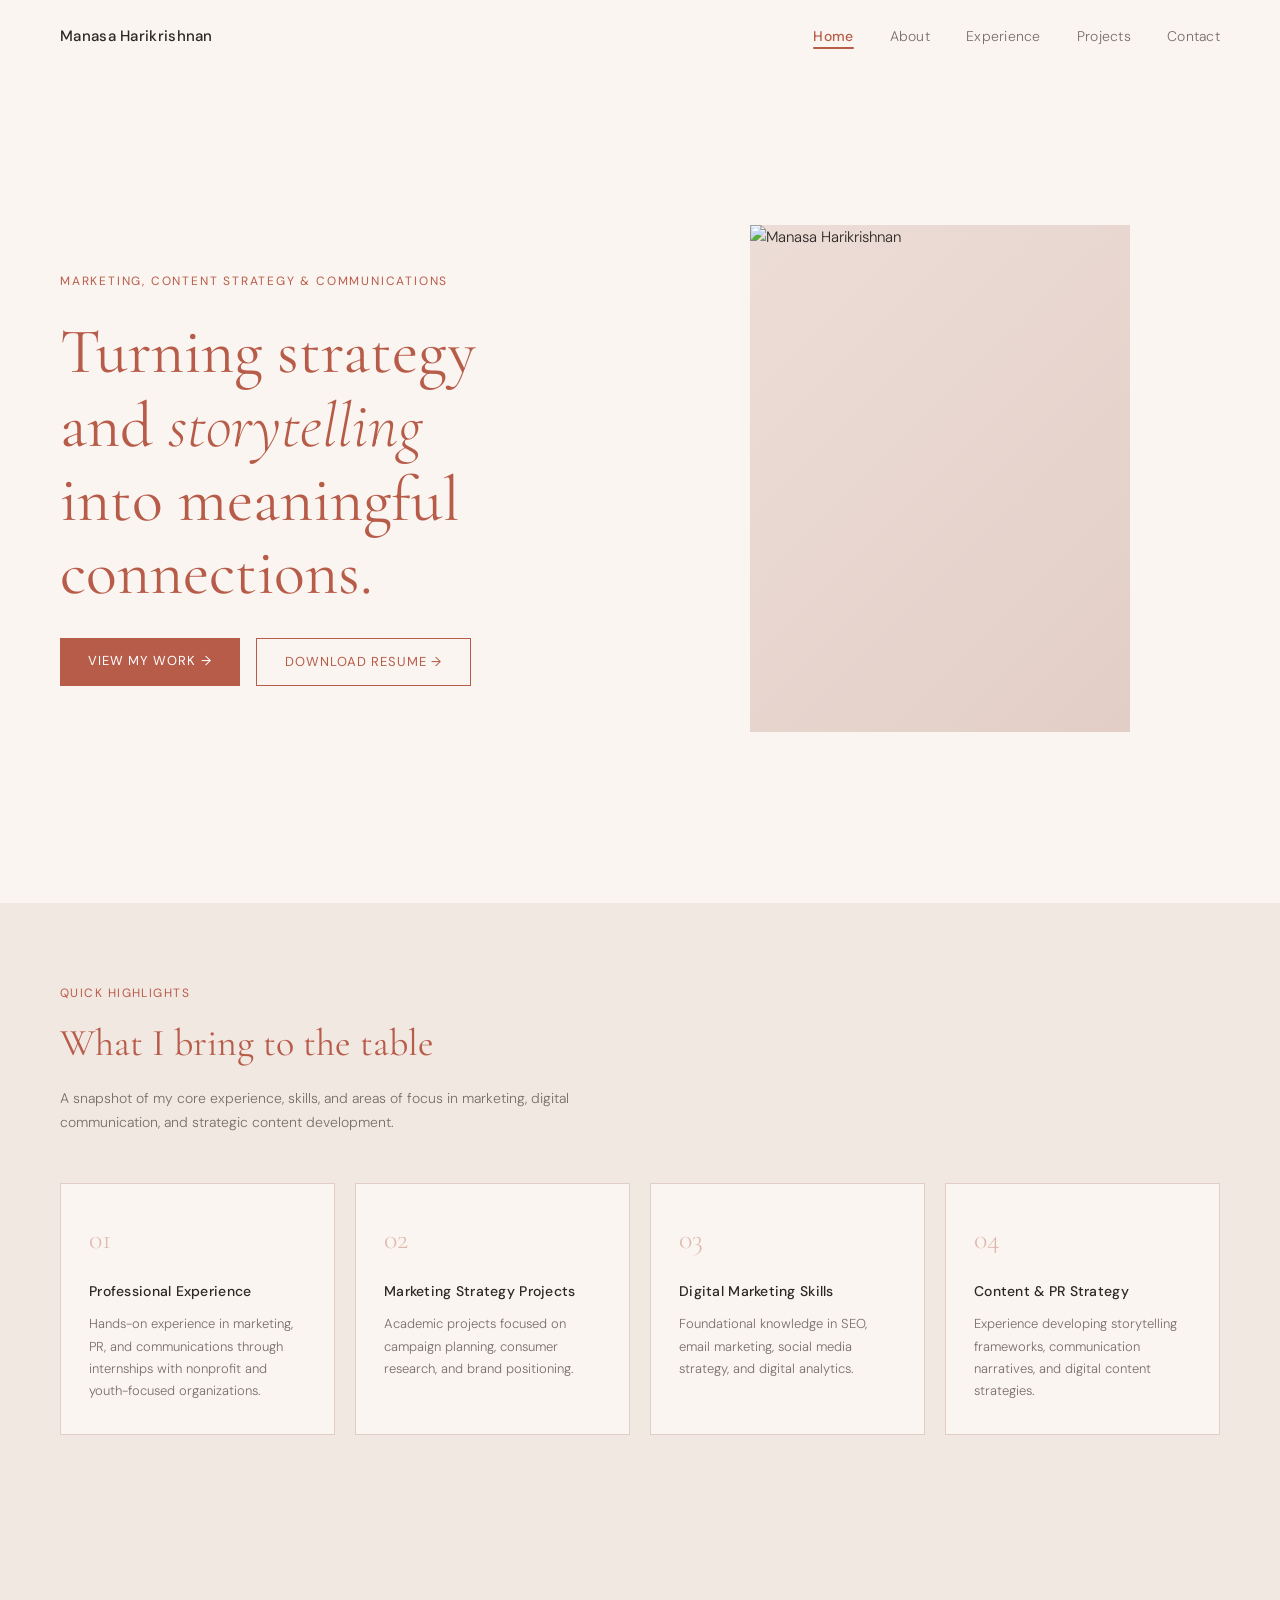
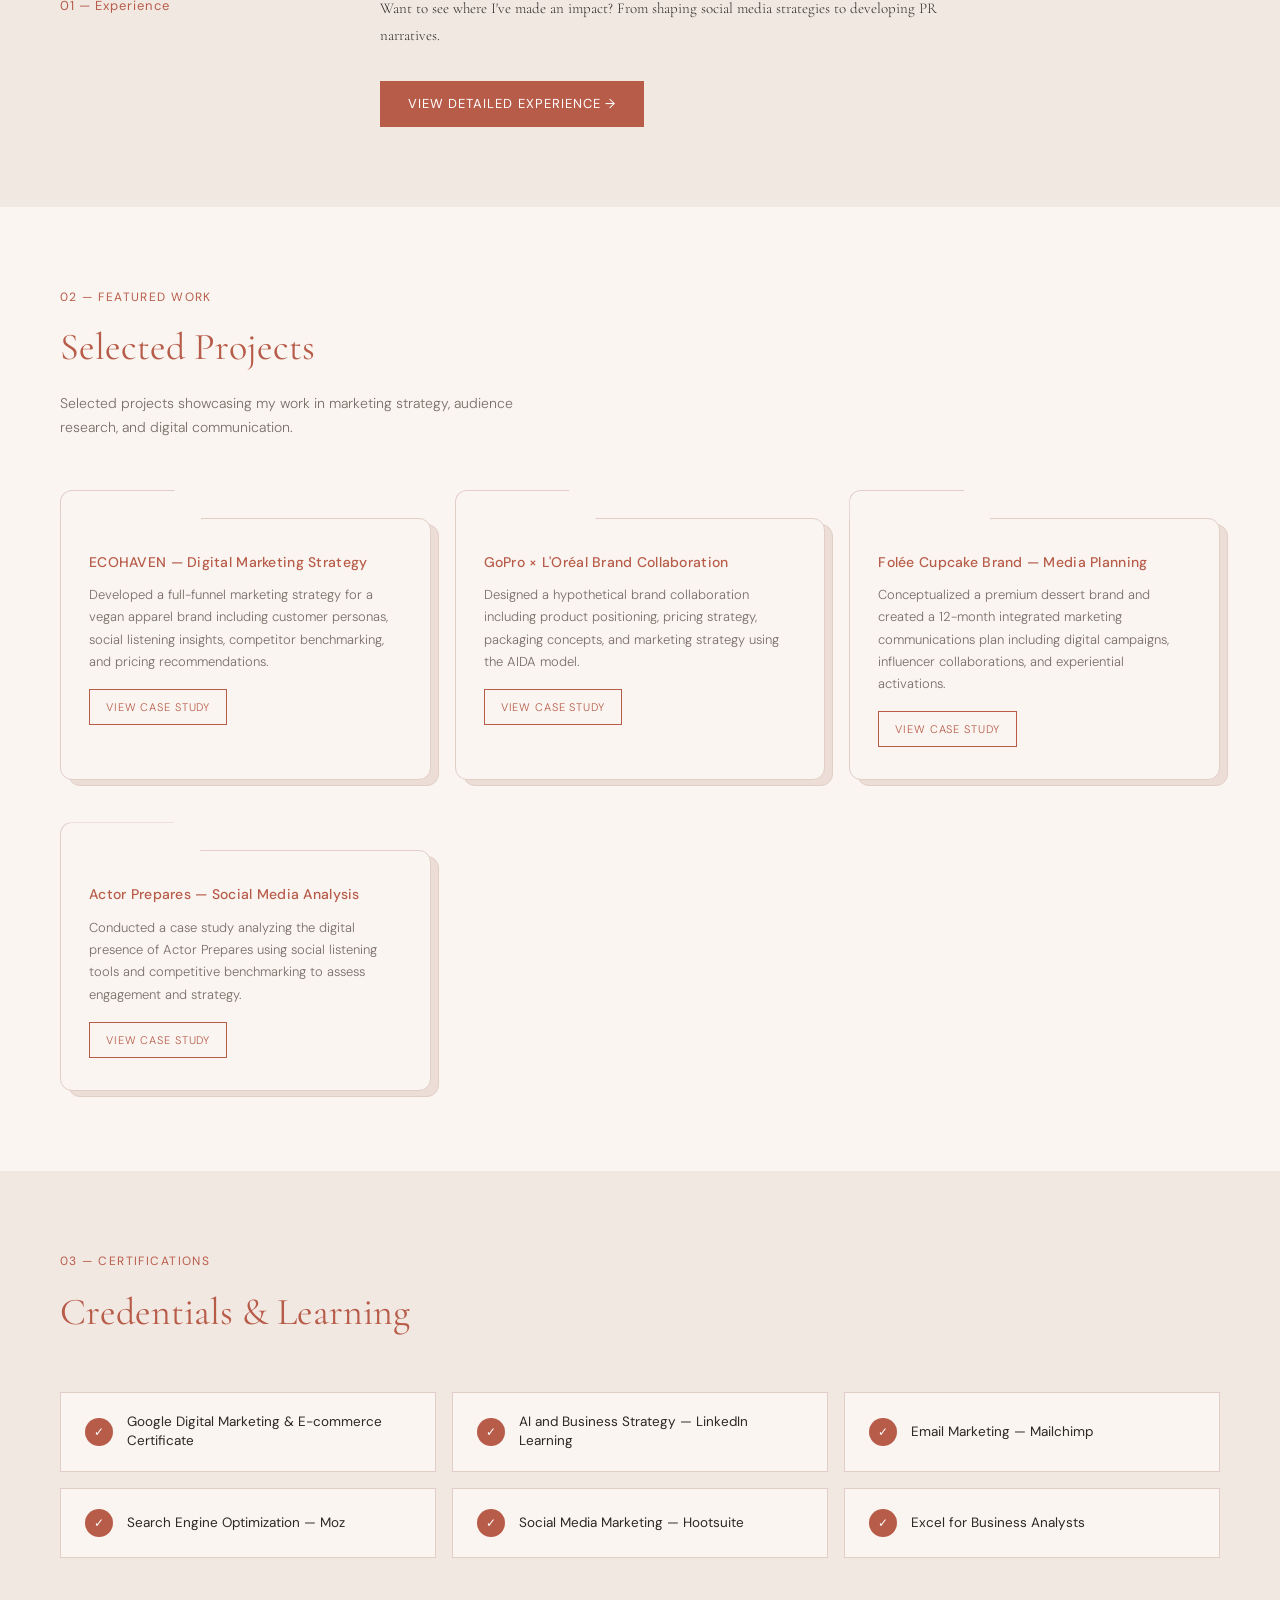
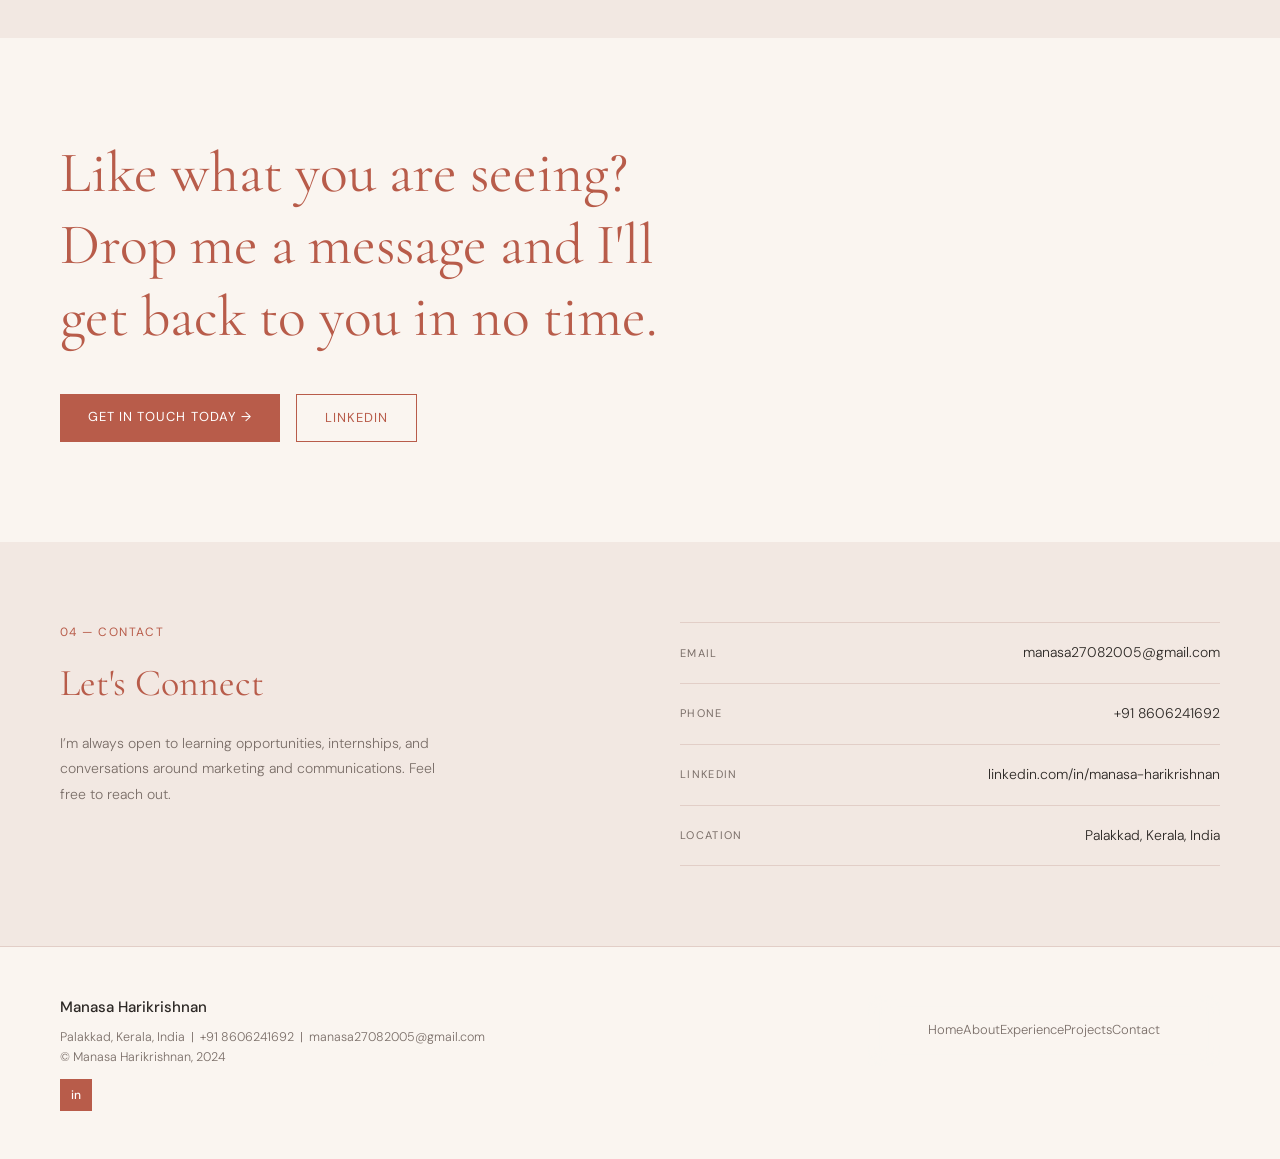
==== commit 62000954: "Refactor styles, add folder UI, update nav and content" ====
--- a/index.html
+++ b/index.html
@@ -10,867 +10,42 @@
     <link
         href="https://fonts.googleapis.com/css2?family=Cormorant+Garamond:ital,wght@0,300;0,400;0,500;0,600;1,300;1,400&family=DM+Sans:wght@300;400;500&display=swap"
         rel="stylesheet">
-    <style>
-        :root {
-            --cream: #faf5f0;
-            --blush: #f2e8e2;
-            --terracotta: #b85c4a;
-            --terracotta-light: #c97260;
-            --charcoal: #2c2825;
-            --muted: #7a6e68;
-            --card-bg: #edddd7;
-            --card-border: #e2cec7;
-            --folder-pink: #d4877a;
-        }
-
-        * {
-            margin: 0;
-            padding: 0;
-            box-sizing: border-box;
-        }
-
-        html {
-            scroll-behavior: smooth;
-        }
-
-        body {
-            background-color: var(--cream);
-            color: var(--charcoal);
-            font-family: 'DM Sans', sans-serif;
-            font-weight: 300;
-            font-size: 15px;
-            line-height: 1.7;
-        }
-
-        /* ── NAV ── */
-        nav {
-            display: flex;
-            justify-content: space-between;
-            align-items: center;
-            padding: 24px 60px;
-            background: var(--cream);
-            position: sticky;
-            top: 0;
-            z-index: 100;
-            border-bottom: 1px solid transparent;
-            transition: border-color 0.3s;
-        }
-
-        nav.scrolled {
-            border-bottom-color: var(--card-border);
-        }
-
-        .nav-name {
-            font-family: 'DM Sans', sans-serif;
-            font-weight: 500;
-            font-size: 15px;
-            letter-spacing: 0.02em;
-            color: var(--charcoal);
-            text-decoration: none;
-        }
-
-        .nav-links {
-            display: flex;
-            gap: 36px;
-            list-style: none;
-        }
-
-        .nav-links a {
-            font-size: 14px;
-            color: var(--muted);
-            text-decoration: none;
-            letter-spacing: 0.02em;
-            transition: color 0.2s;
-        }
-
-        .nav-links a:hover,
-        .nav-links a.active {
-            color: var(--terracotta);
-        }
-
-        /* ── HERO ── */
-        .hero {
-            padding: 60px 60px 80px;
-            display: grid;
-            grid-template-columns: 1fr 1fr;
-            gap: 40px;
-            align-items: center;
-            min-height: calc(100vh - 72px);
-        }
-
-        .hero-text {
-            position: relative;
-            z-index: 2;
-        }
-
-        .hero-eyebrow {
-            font-size: 12px;
-            letter-spacing: 0.15em;
-            text-transform: uppercase;
-            color: var(--terracotta);
-            margin-bottom: 24px;
-            font-weight: 400;
-        }
-
-        .hero-headline {
-            font-family: 'Cormorant Garamond', serif;
-            font-size: clamp(42px, 5vw, 68px);
-            font-weight: 400;
-            line-height: 1.15;
-            color: var(--terracotta);
-            margin-bottom: 28px;
-        }
-
-        .hero-headline em {
-            font-style: italic;
-            font-weight: 300;
-        }
-
-        .hero-intro {
-            color: var(--muted);
-            font-size: 15px;
-            line-height: 1.8;
-            max-width: 440px;
-            margin-bottom: 40px;
-        }
-
-        .hero-buttons {
-            display: flex;
-            gap: 16px;
-            flex-wrap: wrap;
-        }
-
-        .btn-primary {
-            padding: 12px 28px;
-            background: var(--terracotta);
-            color: white;
-            text-decoration: none;
-            font-size: 13px;
-            letter-spacing: 0.08em;
-            text-transform: uppercase;
-            font-weight: 400;
-            transition: background 0.2s;
-        }
-
-        .btn-primary:hover {
-            background: var(--terracotta-light);
-        }
-
-        .btn-outline {
-            padding: 12px 28px;
-            border: 1px solid var(--terracotta);
-            color: var(--terracotta);
-            text-decoration: none;
-            font-size: 13px;
-            letter-spacing: 0.08em;
-            text-transform: uppercase;
-            font-weight: 400;
-            transition: all 0.2s;
-        }
-
-        .btn-outline:hover {
-            background: var(--terracotta);
-            color: white;
-        }
-
-        .hero-image-wrap {
-            position: relative;
-            display: flex;
-            justify-content: center;
-            align-items: flex-start;
-        }
-
-        .hero-photo-placeholder {
-            width: 100%;
-            max-width: 380px;
-            aspect-ratio: 3/4;
-            background: var(--card-bg);
-            position: relative;
-            overflow: hidden;
-        }
-
-        .hero-photo-placeholder::after {
-            content: '';
-            position: absolute;
-            inset: 0;
-            background: linear-gradient(135deg, var(--card-bg) 0%, var(--card-border) 100%);
-        }
-
-        .hero-photo-placeholder .placeholder-text {
-            position: absolute;
-            bottom: 20px;
-            left: 20px;
-            font-size: 12px;
-            color: var(--muted);
-            letter-spacing: 0.1em;
-            text-transform: uppercase;
-            z-index: 2;
-        }
-
-        /* actual photo */
-        .hero-photo-placeholder img {
-            width: 100%;
-            height: 100%;
-            object-fit: cover;
-            display: block;
-        }
-
-        /* ── SECTION COMMONS ── */
-        section {
-            padding: 80px 60px;
-        }
-
-        .section-label {
-            font-size: 12px;
-            letter-spacing: 0.12em;
-            text-transform: uppercase;
-            color: var(--terracotta);
-            font-weight: 400;
-            margin-bottom: 8px;
-        }
-
-        .two-col {
-            display: grid;
-            grid-template-columns: 260px 1fr;
-            gap: 60px;
-            align-items: start;
-        }
-
-        .two-col-label {
-            font-size: 13px;
-            letter-spacing: 0.08em;
-            color: var(--terracotta);
-            font-weight: 400;
-        }
-
-        .two-col-content {
-            max-width: 600px;
-        }
-
-        .two-col-content p {
-            color: var(--charcoal);
-            font-size: 15px;
-            line-height: 1.8;
-            font-weight: 300;
-        }
-
-        /* ── QUICK HIGHLIGHTS ── */
-        .highlights-section {
-            background: var(--blush);
-        }
-
-        .highlights-header {
-            margin-bottom: 48px;
-        }
-
-        .highlights-title {
-            font-family: 'Cormorant Garamond', serif;
-            font-size: 38px;
-            font-weight: 400;
-            color: var(--terracotta);
-            margin-bottom: 12px;
-        }
-
-        .highlights-sub {
-            color: var(--muted);
-            font-size: 14px;
-            max-width: 520px;
-            line-height: 1.7;
-        }
-
-        .highlights-grid {
-            display: grid;
-            grid-template-columns: repeat(4, 1fr);
-            gap: 20px;
-        }
-
-        .highlight-card {
-            background: var(--cream);
-            padding: 32px 28px;
-            border: 1px solid var(--card-border);
-            transition: transform 0.2s, box-shadow 0.2s;
-        }
-
-        .highlight-card:hover {
-            transform: translateY(-4px);
-            box-shadow: 0 12px 32px rgba(184, 92, 74, 0.1);
-        }
-
-        .highlight-card-num {
-            font-family: 'Cormorant Garamond', serif;
-            font-size: 28px;
-            color: var(--terracotta);
-            font-weight: 300;
-            margin-bottom: 16px;
-            opacity: 0.4;
-        }
-
-        .highlight-card-title {
-            font-size: 14px;
-            font-weight: 500;
-            color: var(--charcoal);
-            margin-bottom: 10px;
-            letter-spacing: 0.02em;
-        }
-
-        .highlight-card-text {
-            font-size: 13px;
-            color: var(--muted);
-            line-height: 1.7;
-            font-weight: 300;
-        }
-
-        /* ── ABOUT ── */
-        .about-section {}
-
-        /* ── EXPERIENCE ── */
-        .experience-section {
-            background: var(--blush);
-        }
-
-        .exp-teaser {
-            font-family: 'Cormorant Garamond', serif;
-            font-size: 26px;
-            color: var(--terracotta);
-            font-weight: 400;
-            line-height: 1.4;
-            margin-bottom: 0;
-        }
-
-        .exp-grid {
-            margin-top: 56px;
-            display: grid;
-            grid-template-columns: repeat(2, 1fr);
-            gap: 24px;
-        }
-
-        .exp-card {
-            background: var(--cream);
-            padding: 32px 28px;
-            border: 1px solid var(--card-border);
-            position: relative;
-            overflow: hidden;
-            transition: transform 0.2s;
-        }
-
-        .exp-card:hover {
-            transform: translateY(-3px);
-        }
-
-        .exp-card-top {
-            display: flex;
-            align-items: center;
-            gap: 12px;
-            margin-bottom: 20px;
-        }
-
-        .exp-dot {
-            width: 8px;
-            height: 8px;
-            background: var(--terracotta);
-            border-radius: 50%;
-            flex-shrink: 0;
-        }
-
-        .exp-org {
-            font-size: 11px;
-            letter-spacing: 0.1em;
-            text-transform: uppercase;
-            color: var(--terracotta);
-            font-weight: 400;
-        }
-
-        .exp-role {
-            font-family: 'Cormorant Garamond', serif;
-            font-size: 22px;
-            font-weight: 500;
-            color: var(--charcoal);
-            margin-bottom: 12px;
-            line-height: 1.3;
-        }
-
-        .exp-desc {
-            font-size: 13.5px;
-            color: var(--muted);
-            line-height: 1.75;
-            font-weight: 300;
-        }
-
-        /* ── PROJECTS ── */
-        .projects-section {}
-
-        .projects-header {
-            margin-bottom: 48px;
-        }
-
-        .projects-title {
-            font-family: 'Cormorant Garamond', serif;
-            font-size: 38px;
-            font-weight: 400;
-            color: var(--terracotta);
-            margin-bottom: 12px;
-        }
-
-        .projects-sub {
-            color: var(--muted);
-            font-size: 14px;
-            max-width: 480px;
-        }
-
-        .projects-grid {
-            display: grid;
-            grid-template-columns: repeat(3, 1fr);
-            gap: 24px;
-        }
-
-        /* folder card */
-        .project-card {
-            background: var(--cream);
-            border: 1px solid var(--card-border);
-            overflow: hidden;
-            transition: transform 0.25s, box-shadow 0.25s;
-            cursor: pointer;
-        }
-
-        .project-card:hover {
-            transform: translateY(-5px);
-            box-shadow: 0 16px 40px rgba(184, 92, 74, 0.12);
-        }
-
-        .folder-visual {
-            height: 140px;
-            background: var(--card-bg);
-            display: flex;
-            align-items: center;
-            justify-content: center;
-            position: relative;
-        }
-
-        .folder-icon {
-            width: 80px;
-            height: 66px;
-            position: relative;
-        }
-
-        .folder-icon .folder-back {
-            position: absolute;
-            bottom: 0;
-            left: 0;
-            width: 100%;
-            height: 56px;
-            background: var(--folder-pink);
-            border-radius: 0 4px 4px 4px;
-        }
-
-        .folder-icon .folder-tab {
-            position: absolute;
-            top: 0;
-            left: 0;
-            width: 40%;
-            height: 16px;
-            background: var(--folder-pink);
-            border-radius: 4px 4px 0 0;
-        }
-
-        .folder-icon .folder-shine {
-            position: absolute;
-            top: 22px;
-            left: 50%;
-            transform: translateX(-50%);
-            width: 16px;
-            height: 16px;
-            color: rgba(255, 255, 255, 0.7);
-            font-size: 14px;
-        }
-
-        .project-info {
-            padding: 24px 24px 28px;
-        }
-
-        .project-title {
-            font-size: 14px;
-            font-weight: 500;
-            color: var(--terracotta);
-            margin-bottom: 10px;
-            letter-spacing: 0.02em;
-        }
-
-        .project-desc {
-            font-size: 13px;
-            color: var(--muted);
-            line-height: 1.7;
-            font-weight: 300;
-        }
-
-        /* ── CERTIFICATIONS ── */
-        .certs-section {
-            background: var(--blush);
-        }
-
-        .certs-header {
-            margin-bottom: 48px;
-        }
-
-        .certs-title {
-            font-family: 'Cormorant Garamond', serif;
-            font-size: 38px;
-            font-weight: 400;
-            color: var(--terracotta);
-        }
-
-        .certs-list {
-            display: grid;
-            grid-template-columns: repeat(3, 1fr);
-            gap: 16px;
-        }
-
-        .cert-item {
-            background: var(--cream);
-            padding: 20px 24px;
-            border: 1px solid var(--card-border);
-            display: flex;
-            align-items: center;
-            gap: 14px;
-            transition: transform 0.2s;
-        }
-
-        .cert-item:hover {
-            transform: translateX(4px);
-        }
-
-        .cert-check {
-            width: 28px;
-            height: 28px;
-            background: var(--terracotta);
-            border-radius: 50%;
-            display: flex;
-            align-items: center;
-            justify-content: center;
-            flex-shrink: 0;
-            color: white;
-            font-size: 12px;
-        }
-
-        .cert-name {
-            font-size: 13.5px;
-            color: var(--charcoal);
-            font-weight: 400;
-            line-height: 1.4;
-        }
-
-        /* ── CTA ── */
-        .cta-section {
-            text-align: left;
-            padding: 100px 60px;
-        }
-
-        .cta-heading {
-            font-family: 'Cormorant Garamond', serif;
-            font-size: clamp(36px, 4.5vw, 58px);
-            font-weight: 400;
-            color: var(--terracotta);
-            line-height: 1.25;
-            max-width: 640px;
-            margin-bottom: 40px;
-        }
-
-        .cta-buttons {
-            display: flex;
-            gap: 16px;
-        }
-
-        /* ── CONTACT ── */
-        .contact-section {
-            background: var(--blush);
-            padding: 80px 60px;
-        }
-
-        .contact-grid {
-            display: grid;
-            grid-template-columns: 1fr 1fr;
-            gap: 80px;
-            align-items: start;
-        }
-
-        .contact-left {}
-
-        .contact-title {
-            font-family: 'Cormorant Garamond', serif;
-            font-size: 38px;
-            font-weight: 400;
-            color: var(--terracotta);
-            margin-bottom: 16px;
-        }
-
-        .contact-text {
-            color: var(--muted);
-            font-size: 14px;
-            line-height: 1.8;
-            max-width: 380px;
-        }
-
-        .contact-right {}
-
-        .contact-items {
-            display: flex;
-            flex-direction: column;
-            gap: 0;
-        }
-
-        .contact-row {
-            display: flex;
-            justify-content: space-between;
-            align-items: center;
-            padding: 18px 0;
-            border-bottom: 1px solid var(--card-border);
-        }
-
-        .contact-row:first-child {
-            border-top: 1px solid var(--card-border);
-        }
-
-        .contact-row-label {
-            font-size: 11px;
-            letter-spacing: 0.12em;
-            text-transform: uppercase;
-            color: var(--muted);
-            font-weight: 400;
-        }
-
-        .contact-row-val {
-            font-size: 14px;
-            color: var(--charcoal);
-            text-decoration: none;
-            transition: color 0.2s;
-        }
-
-        .contact-row-val:hover {
-            color: var(--terracotta);
-        }
-
-        /* ── FOOTER ── */
-        footer {
-            background: var(--cream);
-            padding: 48px 60px;
-            display: grid;
-            grid-template-columns: 1fr auto;
-            align-items: start;
-            border-top: 1px solid var(--card-border);
-        }
-
-        .footer-left {}
-
-        .footer-name {
-            font-family: 'DM Sans', sans-serif;
-            font-weight: 500;
-            font-size: 15px;
-            color: var(--charcoal);
-            margin-bottom: 6px;
-        }
-
-        .footer-meta {
-            font-size: 12.5px;
-            color: var(--muted);
-            line-height: 1.6;
-        }
-
-        .footer-linkedin {
-            display: inline-flex;
-            align-items: center;
-            justify-content: center;
-            width: 32px;
-            height: 32px;
-            background: var(--terracotta);
-            color: white;
-            text-decoration: none;
-            font-size: 12px;
-            margin-top: 12px;
-            font-weight: 500;
-            letter-spacing: 0;
-            transition: background 0.2s;
-        }
-
-        .footer-linkedin:hover {
-            background: var(--terracotta-light);
-        }
-
-        .footer-right {
-            display: flex;
-            flex-direction: column;
-            align-items: flex-end;
-            gap: 8px;
-        }
-
-        .footer-nav a {
-            display: block;
-            font-size: 13px;
-            color: var(--muted);
-            text-decoration: none;
-            text-align: right;
-            transition: color 0.2s;
-        }
-
-        .footer-nav a:hover {
-            color: var(--terracotta);
-        }
-
-        /* ── DIVIDER ── */
-        .section-divider {
-            width: 60px;
-            height: 1px;
-            background: var(--terracotta);
-            margin-bottom: 48px;
-            opacity: 0.4;
-        }
-
-        /* ── SCROLL FADE IN ── */
-        .fade-in {
-            opacity: 0;
-            transform: translateY(24px);
-            transition: opacity 0.6s ease, transform 0.6s ease;
-        }
-
-        .fade-in.visible {
-            opacity: 1;
-            transform: none;
-        }
-
-        /* ── RESPONSIVE ── */
-        @media (max-width: 960px) {
-            nav {
-                padding: 20px 32px;
-            }
-
-            section {
-                padding: 60px 32px;
-            }
-
-            .hero {
-                padding: 48px 32px 64px;
-                grid-template-columns: 1fr;
-                min-height: auto;
-            }
-
-            .hero-image-wrap {
-                display: none;
-            }
-
-            .two-col {
-                grid-template-columns: 1fr;
-                gap: 20px;
-            }
-
-            .highlights-grid {
-                grid-template-columns: repeat(2, 1fr);
-            }
-
-            .projects-grid {
-                grid-template-columns: repeat(2, 1fr);
-            }
-
-            .exp-grid {
-                grid-template-columns: 1fr;
-            }
-
-            .certs-list {
-                grid-template-columns: repeat(2, 1fr);
-            }
-
-            .contact-grid {
-                grid-template-columns: 1fr;
-                gap: 40px;
-            }
-
-            footer {
-                grid-template-columns: 1fr;
-                gap: 32px;
-            }
-
-            .footer-right {
-                align-items: flex-start;
-            }
-
-            .footer-nav a {
-                text-align: left;
-            }
-
-            .cta-section {
-                padding: 72px 32px;
-            }
-        }
-
-        @media (max-width: 560px) {
-            nav {
-                padding: 16px 20px;
-            }
-
-            section {
-                padding: 48px 20px;
-            }
-
-            .hero {
-                padding: 36px 20px 52px;
-            }
-
-            .highlights-grid {
-                grid-template-columns: 1fr;
-            }
-
-            .projects-grid {
-                grid-template-columns: 1fr;
-            }
-
-            .certs-list {
-                grid-template-columns: 1fr;
-            }
-
-            .cta-section {
-                padding: 60px 20px;
-            }
-
-            footer {
-                padding: 40px 20px;
-            }
-        }
-    </style>
+    <link rel="stylesheet" href="css/style.css">
 </head>
 
 <body>
 
-    <!-- NAV -->
+        <!-- NAV -->
     <nav id="navbar">
-        <a href="#" class="nav-name">Manasa Harikrishnan</a>
+        <a href="index.html" class="nav-name">Manasa Harikrishnan</a>
         <ul class="nav-links">
-            <li><a href="#about" class="active">Home</a></li>
-            <li><a href="#projects">Projects</a></li>
-            <li><a href="#contact">Contact me</a></li>
+            <li><a href="index.html#home" class="active">Home</a></li>
+            <li><a href="about.html" >About</a></li>
+            <li><a href="experience.html" >Experience</a></li>
+            <li><a href="index.html#projects" >Projects</a></li>
+            <li><a href="index.html#contact" >Contact</a></li>
         </ul>
     </nav>
 
     <!-- HERO -->
     <section class="hero" id="home">
         <div class="hero-text fade-in">
-            <p class="hero-eyebrow">Marketing · Content Strategy · Communications</p>
+            <p class="hero-eyebrow">Marketing, Content Strategy & Communications</p>
             <h1 class="hero-headline">
                 Turning strategy<br>
                 and <em>storytelling</em><br>
                 into meaningful<br>
                 connections.
             </h1>
-            <p class="hero-intro">
-                Mass Communication student specializing in digital marketing, audience research, and strategic
-                storytelling. Experienced in developing communication frameworks, social media strategies, and
-                insight-driven content for nonprofit and youth organizations.
-            </p>
+
             <div class="hero-buttons">
                 <a href="#projects" class="btn-primary">View My Work →</a>
-                <a href="#" class="btn-outline">Download Resume</a>
+                <a href="Manasa_Harikrishnan_Resume.pdf" target="_blank" class="btn-outline">Download Resume →</a>
             </div>
         </div>
         <div class="hero-image-wrap fade-in" style="transition-delay:0.15s">
-            <div class="hero-photo-placeholder">
-                <!-- Replace with: <img src="your-photo.jpg" alt="Manasa Harikrishnan"> -->
-                <span class="placeholder-text">Your Photo Here</span>
+            <div class="hero-photo-placeholder" style="border: none; background: transparent;">
+                <img src="image.png" alt="Manasa Harikrishnan" style="position: relative; z-index: 10;">
             </div>
         </div>
     </section>
@@ -911,81 +86,24 @@
         </div>
     </section>
 
-    <!-- ABOUT -->
-    <section id="about">
-        <div class="two-col fade-in">
-            <div>
-                <p class="two-col-label">01 — Introduction</p>
-            </div>
-            <div class="two-col-content">
-                <p>Hey, I'm Manasa! I'm a Mass Communication student with a strong interest in marketing strategy,
-                    audience research, and digital storytelling. My work focuses on understanding how brands communicate
-                    with audiences and how strategic content can influence engagement and perception.</p>
-                <br>
-                <p>Through internships and academic projects, I have gained experience in communication strategy,
-                    content development, and marketing analysis — particularly within nonprofit and youth-focused
-                    organizations.</p>
-            </div>
-        </div>
-    </section>
+
 
     <!-- EXPERIENCE -->
     <section class="experience-section" id="experience">
         <div class="two-col fade-in">
             <div>
-                <p class="two-col-label">02 — Experience</p>
-            </div>
-            <div>
-                <p class="exp-teaser">Want to see where I've made an impact? Look below for details.</p>
-            </div>
-        </div>
-
-        <div class="exp-grid">
-            <div class="exp-card fade-in" style="transition-delay:0.05s">
-                <div class="exp-card-top">
-                    <div class="exp-dot"></div>
-                    <span class="exp-org">Young Leaders India</span>
-                </div>
-                <div class="exp-role">Communications Intern</div>
-                <p class="exp-desc">Developed a two-month social media strategy focused on leadership and governance
-                    positioning. Created content pillars, designed a platform strategy for LinkedIn and Instagram, and
-                    structured a content calendar to test engagement patterns.</p>
-            </div>
-            <div class="exp-card fade-in" style="transition-delay:0.1s">
-                <div class="exp-card-top">
-                    <div class="exp-dot"></div>
-                    <span class="exp-org">Paranubhuti Foundation</span>
-                </div>
-                <div class="exp-role">Content Strategy & PR Intern</div>
-                <p class="exp-desc">Developed leadership PR narratives and communication frameworks to strengthen
-                    organizational positioning. Created press-style content and messaging assets for digital and print
-                    platforms.</p>
-            </div>
-            <div class="exp-card fade-in" style="transition-delay:0.15s">
-                <div class="exp-card-top">
-                    <div class="exp-dot"></div>
-                    <span class="exp-org">Kshitiksha Foundation</span>
-                </div>
-                <div class="exp-role">Content Writing & Marketing Intern</div>
-                <p class="exp-desc">Created social media content focused on mental health, sustainability, and social
-                    awareness. Conducted audience research to support impactful storytelling and campaign messaging.</p>
-            </div>
-            <div class="exp-card fade-in" style="transition-delay:0.2s">
-                <div class="exp-card-top">
-                    <div class="exp-dot"></div>
-                    <span class="exp-org">InAmigos Foundation</span>
-                </div>
-                <div class="exp-role">Copywriter Intern</div>
-                <p class="exp-desc">Developed articles and social media content for awareness campaigns. Conducted
-                    background research and refined messaging for clarity and engagement across digital platforms.</p>
-            </div>
-        </div>
-    </section>
-
+                <p class="two-col-label">01 — Experience</p>
+            </div>
+            <div class="two-col-content">
+                <p class="exp-teaser" style="margin-bottom: 32px;">Want to see where I've made an impact? From shaping social media strategies to developing PR narratives.</p>
+                <a href="experience.html" class="btn-primary" style="display: inline-block;">View Detailed Experience &rarr;</a>
+            </div>
+        </div>
+    </section>
     <!-- PROJECTS -->
     <section class="projects-section" id="projects">
         <div class="projects-header fade-in">
-            <p class="section-label">03 — Featured Work</p>
+            <p class="section-label">02 — Featured Work</p>
             <h2 class="projects-title">Selected Projects</h2>
             <p class="projects-sub">Selected projects showcasing my work in marketing strategy, audience research, and
                 digital communication.</p>
@@ -994,7 +112,7 @@
         <div class="projects-grid">
 
             <!-- Card 1 -->
-            <div class="project-card fade-in" style="transition-delay:0.05s">
+            <a href="case-study-ecohaven.html" class="project-card fade-in" style="transition-delay:0.05s">
                 <div class="folder-visual">
                     <div class="folder-icon">
                         <div class="folder-tab"></div>
@@ -1007,11 +125,12 @@
                     <p class="project-desc">Developed a full-funnel marketing strategy for a vegan apparel brand
                         including customer personas, social listening insights, competitor benchmarking, and pricing
                         recommendations.</p>
-                </div>
-            </div>
+                    <span class="btn-small" style="margin-top: 16px;">View Case Study</span>
+                </div>
+            </a>
 
             <!-- Card 2 -->
-            <div class="project-card fade-in" style="transition-delay:0.1s">
+            <a href="case-study-gopro.html" class="project-card fade-in" style="transition-delay:0.1s">
                 <div class="folder-visual">
                     <div class="folder-icon">
                         <div class="folder-tab"></div>
@@ -1023,11 +142,12 @@
                     <div class="project-title">GoPro × L'Oréal Brand Collaboration</div>
                     <p class="project-desc">Designed a hypothetical brand collaboration including product positioning,
                         pricing strategy, packaging concepts, and marketing strategy using the AIDA model.</p>
-                </div>
-            </div>
+                    <span class="btn-small" style="margin-top: 16px;">View Case Study</span>
+                </div>
+            </a>
 
             <!-- Card 3 -->
-            <div class="project-card fade-in" style="transition-delay:0.15s">
+            <a href="case-study-folee.html" class="project-card fade-in" style="transition-delay:0.15s">
                 <div class="folder-visual">
                     <div class="folder-icon">
                         <div class="folder-tab"></div>
@@ -1040,11 +160,12 @@
                     <p class="project-desc">Conceptualized a premium dessert brand and created a 12-month integrated
                         marketing communications plan including digital campaigns, influencer collaborations, and
                         experiential activations.</p>
-                </div>
-            </div>
+                    <span class="btn-small" style="margin-top: 16px;">View Case Study</span>
+                </div>
+            </a>
 
             <!-- Card 4 -->
-            <div class="project-card fade-in" style="transition-delay:0.2s">
+            <a href="case-study-actor-prepares.html" class="project-card fade-in" style="transition-delay:0.2s">
                 <div class="folder-visual">
                     <div class="folder-icon">
                         <div class="folder-tab"></div>
@@ -1056,8 +177,9 @@
                     <div class="project-title">Actor Prepares — Social Media Analysis</div>
                     <p class="project-desc">Conducted a case study analyzing the digital presence of Actor Prepares
                         using social listening tools and competitive benchmarking to assess engagement and strategy.</p>
-                </div>
-            </div>
+                    <span class="btn-small" style="margin-top: 16px;">View Case Study</span>
+                </div>
+            </a>
 
         </div>
     </section>
@@ -1065,7 +187,7 @@
     <!-- CERTIFICATIONS -->
     <section class="certs-section" id="certifications">
         <div class="certs-header fade-in">
-            <p class="section-label">04 — Certifications</p>
+            <p class="section-label">03 — Certifications</p>
             <h2 class="certs-title">Credentials & Learning</h2>
         </div>
         <div class="certs-list">
@@ -1109,10 +231,10 @@
     <section class="contact-section" id="contact">
         <div class="contact-grid">
             <div class="contact-left fade-in">
-                <p class="section-label">05 — Contact</p>
+                <p class="section-label">04 — Contact</p>
                 <h2 class="contact-title">Let's Connect</h2>
-                <p class="contact-text">Interested in collaborating or discussing marketing and communication projects?
-                    Feel free to connect with me.</p>
+                <p class="contact-text">I’m always open to learning opportunities, internships, and conversations around
+                    marketing and communications. Feel free to reach out.</p>
             </div>
             <div class="contact-right fade-in" style="transition-delay:0.1s">
                 <div class="contact-items">
@@ -1152,8 +274,10 @@
         <div class="footer-right">
             <nav class="footer-nav">
                 <a href="#home">Home</a>
+                <a href="about.html">About</a>
+                <a href="experience.html">Experience</a>
                 <a href="#projects">Projects</a>
-                <a href="#contact">Contact me</a>
+                <a href="#contact">Contact</a>
             </nav>
         </div>
     </footer>
@@ -1190,10 +314,32 @@
                 if (window.scrollY >= s.offsetTop - 100) current = s.id;
             });
             navLinks.forEach(a => {
-                a.classList.remove('active');
-                if (a.getAttribute('href') === '#' + current) a.classList.add('active');
+                // simple hack, only process on index page anchors
+                if (a.getAttribute('href').startsWith('#')) {
+                    a.classList.remove('active');
+                    if (a.getAttribute('href') === '#' + current) a.classList.add('active');
+                }
             });
         });
+
+        // Expand/Collapse Experience Cards
+        function toggleExpCard(element) {
+            const card = element.parentElement;
+            // close any open ones
+            document.querySelectorAll('.exp-card').forEach(c => {
+                if (c !== card) c.classList.remove('expanded');
+            });
+            // toggle this one
+            card.classList.toggle('expanded');
+
+            // tiny scroll offset if opening so we can see the title cleanly
+            if (card.classList.contains('expanded')) {
+                setTimeout(() => {
+                    const offset = card.getBoundingClientRect().top + window.scrollY - 100;
+                    window.scrollTo({ top: offset, behavior: 'smooth' });
+                }, 300);
+            }
+        }
     </script>
 
 </body>
--- a/css/style.css
+++ b/css/style.css
@@ -0,0 +1,1051 @@
+:root {
+            --cream: #faf5f0;
+            --blush: #f2e8e2;
+            --terracotta: #b85c4a;
+            --terracotta-light: #c97260;
+            --charcoal: #2c2825;
+            --muted: #7a6e68;
+            --card-bg: #edddd7;
+            --card-border: #e2cec7;
+            --folder-pink: #d4877a;
+        }
+
+        * {
+            margin: 0;
+            padding: 0;
+            box-sizing: border-box;
+        }
+
+        html {
+            scroll-behavior: smooth;
+        }
+
+        body {
+            background-color: var(--cream);
+            color: var(--charcoal);
+            font-family: 'DM Sans', sans-serif;
+            font-weight: 300;
+            font-size: 15px;
+            line-height: 1.7;
+        }
+
+        /* ── NAV ── */
+        nav {
+            display: flex;
+            justify-content: space-between;
+            align-items: center;
+            padding: 24px 60px;
+            background: var(--cream);
+            position: sticky;
+            top: 0;
+            z-index: 100;
+            border-bottom: 1px solid transparent;
+            transition: border-color 0.3s;
+        }
+
+        nav.scrolled {
+            border-bottom-color: var(--card-border);
+        }
+
+        .nav-name {
+            font-family: 'DM Sans', sans-serif;
+            font-weight: 500;
+            font-size: 15px;
+            letter-spacing: 0.02em;
+            color: var(--charcoal);
+            text-decoration: none;
+        }
+
+        .nav-links {
+            display: flex;
+            gap: 36px;
+            list-style: none;
+        }
+
+        .nav-links a {
+            font-size: 14px;
+            color: var(--muted);
+            text-decoration: none;
+            letter-spacing: 0.02em;
+            transition: color 0.2s;
+        }
+
+        .nav-links a:hover,
+        .nav-links a.active {
+            color: var(--terracotta);
+        }
+
+        /* ── HERO ── */
+        .hero {
+            padding: 60px 60px 80px;
+            display: grid;
+            grid-template-columns: 1fr 1fr;
+            gap: 40px;
+            align-items: center;
+            min-height: calc(100vh - 72px);
+        }
+
+        .hero-text {
+            position: relative;
+            z-index: 2;
+        }
+
+        .hero-eyebrow {
+            font-size: 12px;
+            letter-spacing: 0.15em;
+            text-transform: uppercase;
+            color: var(--terracotta);
+            margin-bottom: 24px;
+            font-weight: 400;
+        }
+
+        .hero-headline {
+            font-family: 'Cormorant Garamond', serif;
+            font-size: clamp(42px, 5vw, 68px);
+            font-weight: 400;
+            line-height: 1.15;
+            color: var(--terracotta);
+            margin-bottom: 28px;
+        }
+
+        .hero-headline em {
+            font-style: italic;
+            font-weight: 300;
+        }
+
+        .hero-intro {
+            color: var(--muted);
+            font-size: 15px;
+            line-height: 1.8;
+            max-width: 440px;
+            margin-bottom: 40px;
+        }
+
+        .hero-buttons {
+            display: flex;
+            gap: 16px;
+            flex-wrap: wrap;
+        }
+
+        .btn-primary {
+            padding: 12px 28px;
+            background: var(--terracotta);
+            color: white;
+            text-decoration: none;
+            font-size: 13px;
+            letter-spacing: 0.08em;
+            text-transform: uppercase;
+            font-weight: 400;
+            transition: background 0.2s;
+        }
+
+        .btn-primary:hover {
+            background: var(--terracotta-light);
+        }
+
+        .btn-outline {
+            padding: 12px 28px;
+            border: 1px solid var(--terracotta);
+            color: var(--terracotta);
+            text-decoration: none;
+            font-size: 13px;
+            letter-spacing: 0.08em;
+            text-transform: uppercase;
+            font-weight: 400;
+            transition: all 0.2s;
+        }
+
+        .btn-outline:hover {
+            background: var(--terracotta);
+            color: white;
+        }
+
+        .hero-image-wrap {
+            position: relative;
+            display: flex;
+            justify-content: center;
+            align-items: flex-start;
+        }
+
+        .hero-photo-placeholder {
+            width: 100%;
+            max-width: 380px;
+            aspect-ratio: 3/4;
+            background: var(--card-bg);
+            position: relative;
+            overflow: hidden;
+        }
+
+        .hero-photo-placeholder::after {
+            content: '';
+            position: absolute;
+            inset: 0;
+            background: linear-gradient(135deg, var(--card-bg) 0%, var(--card-border) 100%);
+        }
+
+        .hero-photo-placeholder .placeholder-text {
+            position: absolute;
+            bottom: 20px;
+            left: 20px;
+            font-size: 12px;
+            color: var(--muted);
+            letter-spacing: 0.1em;
+            text-transform: uppercase;
+            z-index: 2;
+        }
+
+        /* actual photo */
+        .hero-photo-placeholder img {
+            width: 100%;
+            height: 100%;
+            object-fit: cover;
+            display: block;
+        }
+
+        /* ── SECTION COMMONS ── */
+        section {
+            padding: 80px 60px;
+        }
+
+        .section-label {
+            font-size: 12px;
+            letter-spacing: 0.12em;
+            text-transform: uppercase;
+            color: var(--terracotta);
+            font-weight: 400;
+            margin-bottom: 8px;
+        }
+
+        .two-col {
+            display: grid;
+            grid-template-columns: 260px 1fr;
+            gap: 60px;
+            align-items: start;
+        }
+
+        .two-col-label {
+            font-size: 13px;
+            letter-spacing: 0.08em;
+            color: var(--terracotta);
+            font-weight: 400;
+        }
+
+        .two-col-content {
+            max-width: 600px;
+        }
+
+        .two-col-content p {
+            color: var(--charcoal);
+            font-size: 15px;
+            line-height: 1.8;
+            font-weight: 300;
+        }
+
+        /* ── QUICK HIGHLIGHTS ── */
+        .highlights-section {
+            background: var(--blush);
+        }
+
+        .highlights-header {
+            margin-bottom: 48px;
+        }
+
+        .highlights-title {
+            font-family: 'Cormorant Garamond', serif;
+            font-size: 38px;
+            font-weight: 400;
+            color: var(--terracotta);
+            margin-bottom: 12px;
+        }
+
+        .highlights-sub {
+            color: var(--muted);
+            font-size: 14px;
+            max-width: 520px;
+            line-height: 1.7;
+        }
+
+        .highlights-grid {
+            display: grid;
+            grid-template-columns: repeat(4, 1fr);
+            gap: 20px;
+        }
+
+        .highlight-card {
+            background: var(--cream);
+            padding: 32px 28px;
+            border: 1px solid var(--card-border);
+            transition: transform 0.2s, box-shadow 0.2s;
+        }
+
+        .highlight-card:hover {
+            transform: translateY(-4px);
+            box-shadow: 0 12px 32px rgba(184, 92, 74, 0.1);
+        }
+
+        .highlight-card-num {
+            font-family: 'Cormorant Garamond', serif;
+            font-size: 28px;
+            color: var(--terracotta);
+            font-weight: 300;
+            margin-bottom: 16px;
+            opacity: 0.4;
+        }
+
+        .highlight-card-title {
+            font-size: 14px;
+            font-weight: 500;
+            color: var(--charcoal);
+            margin-bottom: 10px;
+            letter-spacing: 0.02em;
+        }
+
+        .highlight-card-text {
+            font-size: 13px;
+            color: var(--muted);
+            line-height: 1.7;
+            font-weight: 300;
+        }
+
+        /* ── ABOUT ── */
+        .about-section {}
+
+        /* ── EXPERIENCE ── */
+        .experience-section {
+            background: var(--blush);
+        }
+
+        .exp-teaser {
+            font-family: 'Cormorant Garamond', serif;
+            font-size: 26px;
+            color: var(--terracotta);
+            font-weight: 400;
+            line-height: 1.4;
+            margin-bottom: 0;
+        }
+
+        .exp-grid {
+            margin-top: 56px;
+            display: grid;
+            grid-template-columns: repeat(2, 1fr);
+            gap: 24px;
+        }
+
+        .exp-card {
+            background: var(--cream);
+            padding: 32px 28px;
+            border: 1px solid var(--card-border);
+            position: relative;
+            overflow: hidden;
+            transition: transform 0.2s;
+        }
+
+        .exp-card:hover {
+            transform: translateY(-3px);
+        }
+
+        .exp-card-top {
+            display: flex;
+            align-items: center;
+            gap: 12px;
+            margin-bottom: 20px;
+        }
+
+        .exp-dot {
+            width: 8px;
+            height: 8px;
+            background: var(--terracotta);
+            border-radius: 50%;
+            flex-shrink: 0;
+        }
+
+        .exp-org {
+            font-size: 11px;
+            letter-spacing: 0.1em;
+            text-transform: uppercase;
+            color: var(--terracotta);
+            font-weight: 400;
+        }
+
+        .exp-role {
+            font-family: 'Cormorant Garamond', serif;
+            font-size: 22px;
+            font-weight: 500;
+            color: var(--charcoal);
+            margin-bottom: 12px;
+            line-height: 1.3;
+        }
+
+        .exp-desc {
+            font-size: 13.5px;
+            color: var(--muted);
+            line-height: 1.75;
+            font-weight: 300;
+        }
+
+        /* ── PROJECTS ── */
+        .projects-section {}
+
+        .projects-header {
+            margin-bottom: 48px;
+        }
+
+        .projects-title {
+            font-family: 'Cormorant Garamond', serif;
+            font-size: 38px;
+            font-weight: 400;
+            color: var(--terracotta);
+            margin-bottom: 12px;
+        }
+
+        .projects-sub {
+            color: var(--muted);
+            font-size: 14px;
+            max-width: 480px;
+        }
+
+        .projects-grid {
+            display: grid;
+            grid-template-columns: repeat(3, 1fr);
+            gap: 24px;
+        }
+
+        .project-card {
+            background: var(--cream);
+            border: 1px solid var(--card-border);
+            overflow: hidden;
+            transition: transform 0.25s, box-shadow 0.25s;
+            cursor: pointer;
+            text-decoration: none;
+            display: block;
+        }
+
+        .project-card:hover {
+            transform: translateY(-5px);
+            box-shadow: 0 16px 40px rgba(184, 92, 74, 0.12);
+        }
+
+        /* ── EXPERIENCE EXTENDED DETAILS ── */
+        .exp-details {
+            display: none;
+            background: rgba(255, 255, 255, 0.5);
+            padding: 24px;
+            margin-top: 20px;
+            border-top: 1px dashed var(--card-border);
+            border-radius: 4px;
+        }
+
+        .exp-card.expanded .exp-details {
+            display: block;
+            animation: slideDown 0.3s ease-out;
+        }
+
+        @keyframes slideDown {
+            from {
+                opacity: 0;
+                transform: translateY(-10px);
+            }
+
+            to {
+                opacity: 1;
+                transform: translateY(0);
+            }
+        }
+
+        .exp-detail-section {
+            margin-bottom: 20px;
+        }
+
+        .exp-detail-title {
+            font-size: 11px;
+            letter-spacing: 0.1em;
+            text-transform: uppercase;
+            color: var(--terracotta);
+            margin-bottom: 6px;
+            font-weight: 500;
+        }
+
+        .exp-detail-text {
+            font-size: 13.5px;
+            color: var(--charcoal);
+            line-height: 1.7;
+            font-weight: 300;
+        }
+
+        .exp-detail-text ul {
+            padding-left: 20px;
+            margin-top: 8px;
+        }
+
+        .btn-small {
+            padding: 8px 16px;
+            border: 1px solid var(--terracotta);
+            color: var(--terracotta);
+            text-decoration: none;
+            font-size: 11px;
+            letter-spacing: 0.08em;
+            text-transform: uppercase;
+            display: inline-block;
+            margin-top: 12px;
+            transition: all 0.2s;
+        }
+
+        .btn-small:hover {
+            background: var(--terracotta);
+            color: white;
+        }
+
+        /* ── GENERAL TOGGLE ── */
+        .exp-card-toggle {
+            cursor: pointer;
+        }
+
+        .exp-card {
+            transition: all 0.3s ease;
+        }
+
+        .exp-card.expanded {
+            grid-column: 1 / -1;
+            /* Make expanded card span full width */
+            transform: none;
+            box-shadow: 0 12px 32px rgba(184, 92, 74, 0.08);
+        }
+
+        .folder-visual {
+            height: 140px;
+            background: var(--card-bg);
+            display: flex;
+            align-items: center;
+            justify-content: center;
+            position: relative;
+        }
+
+        .folder-icon {
+            width: 80px;
+            height: 66px;
+            position: relative;
+        }
+
+        .folder-icon .folder-back {
+            position: absolute;
+            bottom: 0;
+            left: 0;
+            width: 100%;
+            height: 56px;
+            background: var(--folder-pink);
+            border-radius: 0 4px 4px 4px;
+        }
+
+        .folder-icon .folder-tab {
+            position: absolute;
+            top: 0;
+            left: 0;
+            width: 40%;
+            height: 16px;
+            background: var(--folder-pink);
+            border-radius: 4px 4px 0 0;
+        }
+
+        .folder-icon .folder-shine {
+            position: absolute;
+            top: 22px;
+            left: 50%;
+            transform: translateX(-50%);
+            width: 16px;
+            height: 16px;
+            color: rgba(255, 255, 255, 0.7);
+            font-size: 14px;
+        }
+
+        .project-info {
+            padding: 24px 24px 28px;
+        }
+
+        .project-title {
+            font-size: 14px;
+            font-weight: 500;
+            color: var(--terracotta);
+            margin-bottom: 10px;
+            letter-spacing: 0.02em;
+        }
+
+        .project-desc {
+            font-size: 13px;
+            color: var(--muted);
+            line-height: 1.7;
+            font-weight: 300;
+        }
+
+        /* ── CERTIFICATIONS ── */
+        .certs-section {
+            background: var(--blush);
+        }
+
+        .certs-header {
+            margin-bottom: 48px;
+        }
+
+        .certs-title {
+            font-family: 'Cormorant Garamond', serif;
+            font-size: 38px;
+            font-weight: 400;
+            color: var(--terracotta);
+        }
+
+        .certs-list {
+            display: grid;
+            grid-template-columns: repeat(3, 1fr);
+            gap: 16px;
+        }
+
+        .cert-item {
+            background: var(--cream);
+            padding: 20px 24px;
+            border: 1px solid var(--card-border);
+            display: flex;
+            align-items: center;
+            gap: 14px;
+            transition: transform 0.2s;
+        }
+
+        .cert-item:hover {
+            transform: translateX(4px);
+        }
+
+        .cert-check {
+            width: 28px;
+            height: 28px;
+            background: var(--terracotta);
+            border-radius: 50%;
+            display: flex;
+            align-items: center;
+            justify-content: center;
+            flex-shrink: 0;
+            color: white;
+            font-size: 12px;
+        }
+
+        .cert-name {
+            font-size: 13.5px;
+            color: var(--charcoal);
+            font-weight: 400;
+            line-height: 1.4;
+        }
+
+        /* ── CTA ── */
+        .cta-section {
+            text-align: left;
+            padding: 100px 60px;
+        }
+
+        .cta-heading {
+            font-family: 'Cormorant Garamond', serif;
+            font-size: clamp(36px, 4.5vw, 58px);
+            font-weight: 400;
+            color: var(--terracotta);
+            line-height: 1.25;
+            max-width: 640px;
+            margin-bottom: 40px;
+        }
+
+        .cta-buttons {
+            display: flex;
+            gap: 16px;
+        }
+
+        /* ── CONTACT ── */
+        .contact-section {
+            background: var(--blush);
+            padding: 80px 60px;
+        }
+
+        .contact-grid {
+            display: grid;
+            grid-template-columns: 1fr 1fr;
+            gap: 80px;
+            align-items: start;
+        }
+
+        .contact-left {}
+
+        .contact-title {
+            font-family: 'Cormorant Garamond', serif;
+            font-size: 38px;
+            font-weight: 400;
+            color: var(--terracotta);
+            margin-bottom: 16px;
+        }
+
+        .contact-text {
+            color: var(--muted);
+            font-size: 14px;
+            line-height: 1.8;
+            max-width: 380px;
+        }
+
+        .contact-right {}
+
+        .contact-items {
+            display: flex;
+            flex-direction: column;
+            gap: 0;
+        }
+
+        .contact-row {
+            display: flex;
+            justify-content: space-between;
+            align-items: center;
+            padding: 18px 0;
+            border-bottom: 1px solid var(--card-border);
+        }
+
+        .contact-row:first-child {
+            border-top: 1px solid var(--card-border);
+        }
+
+        .contact-row-label {
+            font-size: 11px;
+            letter-spacing: 0.12em;
+            text-transform: uppercase;
+            color: var(--muted);
+            font-weight: 400;
+        }
+
+        .contact-row-val {
+            font-size: 14px;
+            color: var(--charcoal);
+            text-decoration: none;
+            transition: color 0.2s;
+        }
+
+        .contact-row-val:hover {
+            color: var(--terracotta);
+        }
+
+        /* ── FOOTER ── */
+        footer {
+            background: var(--cream);
+            padding: 48px 60px;
+            display: grid;
+            grid-template-columns: 1fr auto;
+            align-items: start;
+            border-top: 1px solid var(--card-border);
+        }
+
+        .footer-left {}
+
+        .footer-name {
+            font-family: 'DM Sans', sans-serif;
+            font-weight: 500;
+            font-size: 15px;
+            color: var(--charcoal);
+            margin-bottom: 6px;
+        }
+
+        .footer-meta {
+            font-size: 12.5px;
+            color: var(--muted);
+            line-height: 1.6;
+        }
+
+        .footer-linkedin {
+            display: inline-flex;
+            align-items: center;
+            justify-content: center;
+            width: 32px;
+            height: 32px;
+            background: var(--terracotta);
+            color: white;
+            text-decoration: none;
+            font-size: 12px;
+            margin-top: 12px;
+            font-weight: 500;
+            letter-spacing: 0;
+            transition: background 0.2s;
+        }
+
+        .footer-linkedin:hover {
+            background: var(--terracotta-light);
+        }
+
+        .footer-right {
+            display: flex;
+            flex-direction: column;
+            align-items: flex-end;
+            gap: 8px;
+        }
+
+        .footer-nav a {
+            display: block;
+            font-size: 13px;
+            color: var(--muted);
+            text-decoration: none;
+            text-align: right;
+            transition: color 0.2s;
+        }
+
+        .footer-nav a:hover {
+            color: var(--terracotta);
+        }
+
+        /* ── DIVIDER ── */
+        .section-divider {
+            width: 60px;
+            height: 1px;
+            background: var(--terracotta);
+            margin-bottom: 48px;
+            opacity: 0.4;
+        }
+
+        /* ── SCROLL FADE IN ── */
+        .fade-in {
+            opacity: 0;
+            transform: translateY(24px);
+            transition: opacity 0.6s ease, transform 0.6s ease;
+        }
+
+        .fade-in.visible {
+            opacity: 1;
+            transform: none;
+        }
+
+        /* ── RESPONSIVE ── */
+        @media (max-width: 960px) {
+            nav {
+                padding: 20px 32px;
+            }
+
+            section {
+                padding: 60px 32px;
+            }
+
+            .hero {
+                padding: 48px 32px 64px;
+                grid-template-columns: 1fr;
+                min-height: auto;
+            }
+
+            .hero-image-wrap {
+                display: none;
+            }
+
+            .two-col {
+                grid-template-columns: 1fr;
+                gap: 20px;
+            }
+
+            .highlights-grid {
+                grid-template-columns: repeat(2, 1fr);
+            }
+
+            .projects-grid {
+                grid-template-columns: repeat(2, 1fr);
+            }
+
+            .exp-grid {
+                grid-template-columns: 1fr;
+            }
+
+            .certs-list {
+                grid-template-columns: repeat(2, 1fr);
+            }
+
+            .contact-grid {
+                grid-template-columns: 1fr;
+                gap: 40px;
+            }
+
+            footer {
+                grid-template-columns: 1fr;
+                gap: 32px;
+            }
+
+            .footer-right {
+                align-items: flex-start;
+            }
+
+            .footer-nav a {
+                text-align: left;
+            }
+
+            .cta-section {
+                padding: 72px 32px;
+            }
+        }
+
+        @media (max-width: 560px) {
+            nav {
+                padding: 16px 20px;
+            }
+
+            section {
+                padding: 48px 20px;
+            }
+
+            .hero {
+                padding: 36px 20px 52px;
+            }
+
+            .highlights-grid {
+                grid-template-columns: 1fr;
+            }
+
+            .projects-grid {
+                grid-template-columns: 1fr;
+            }
+
+            .certs-list {
+                grid-template-columns: 1fr;
+            }
+
+            .cta-section {
+                padding: 60px 20px;
+            }
+
+            footer {
+                padding: 40px 20px;
+            }
+        }
+/* --- PREMIUM FOLDER UI AESTHETICS --- */
+.projects-grid, .exp-grid {
+    gap: 40px 24px;
+}
+
+.project-card, .exp-card {
+    background: transparent !important;
+    border: none !important;
+    box-shadow: none !important;
+    position: relative;
+    padding: 0 !important;
+    margin-top: 30px; 
+    border-radius: 12px;
+    overflow: visible !important;
+}
+
+.folder-visual {
+    display: none !important;
+}
+
+.project-info {
+    cursor: pointer;
+}
+
+.project-info, .exp-card-toggle {
+    background: var(--cream);
+    padding: 32px 28px !important;
+    border: 1px solid var(--card-border);
+    border-radius: 0 12px 12px 12px;
+    position: relative;
+    z-index: 2;
+    transition: all 0.4s cubic-bezier(0.175, 0.885, 0.32, 1.275);
+    height: 100%;
+    display: flex;
+    flex-direction: column;
+}
+
+/* Push button to bottom */
+.project-info .btn-small {
+    margin-top: auto;
+    align-self: flex-start;
+}
+
+.project-card::before, .exp-card::before {
+    content: '';
+    position: absolute;
+    top: -28px;
+    left: 0;
+    width: 50%;
+    max-width: 140px;
+    height: 29px;
+    background: var(--cream);
+    border: 1px solid var(--card-border);
+    border-bottom: none;
+    border-radius: 12px 12px 0 0;
+    z-index: 3;
+    transition: all 0.4s cubic-bezier(0.175, 0.885, 0.32, 1.275);
+    clip-path: polygon(0 0, 80% 0, 100% 100%, 0 100%);
+}
+
+.project-card::after, .exp-card::after {
+    content: '';
+    position: absolute;
+    top: 6px;
+    left: 8px;
+    right: -8px;
+    bottom: -6px;
+    background: var(--card-bg);
+    border-radius: 0 12px 12px 12px;
+    z-index: 1;
+    transition: all 0.4s cubic-bezier(0.175, 0.885, 0.32, 1.275);
+    border: 1px solid var(--card-border);
+}
+
+/* Hover interactions */
+.project-card:hover .project-info, 
+.exp-card:hover .exp-card-toggle {
+    transform: translateY(-8px) translateX(-4px);
+    background: #ffffff;
+}
+
+.project-card:hover::before,
+.exp-card:hover::before {
+    transform: translateY(-8px) translateX(-4px);
+    background: #ffffff;
+}
+
+.project-card:hover::after,
+.exp-card:hover::after {
+    transform: translateY(4px) translateX(4px);
+    background: var(--folder-pink);
+    opacity: 0.3;
+}
+
+/* Expanded state for exp-card */
+.exp-card.expanded {
+    background: var(--cream) !important;
+    border: 1px solid var(--card-border) !important;
+    border-radius: 12px;
+    padding: 0 !important;
+    margin-top: 0;
+    box-shadow: 0 20px 40px rgba(184, 92, 74, 0.08) !important;
+}
+
+.exp-card.expanded::before, .exp-card.expanded::after {
+    display: none !important;
+}
+
+.exp-card.expanded .exp-card-toggle {
+    background: transparent;
+    border: none;
+    border-bottom: 1px dashed var(--card-border);
+    border-radius: 12px 12px 0 0;
+    transform: none !important;
+    padding-bottom: 24px !important;
+}
+.exp-card.expanded .exp-details {
+    background: transparent;
+    border: none;
+    padding: 0 28px 32px;
+}
+
+/* Global Nav Glassmorphism & Aesthetics */
+nav {
+    background: rgba(250, 245, 240, 0.85) !important;
+    backdrop-filter: blur(12px);
+    -webkit-backdrop-filter: blur(12px);
+}
+
+.nav-links a.active {
+    font-weight: 500;
+    position: relative;
+}
+.nav-links a.active::after {
+    content: '';
+    position: absolute;
+    bottom: -4px;
+    left: 0;
+    width: 100%;
+    height: 2px;
+    background: var(--terracotta);
+    border-radius: 2px;
+}
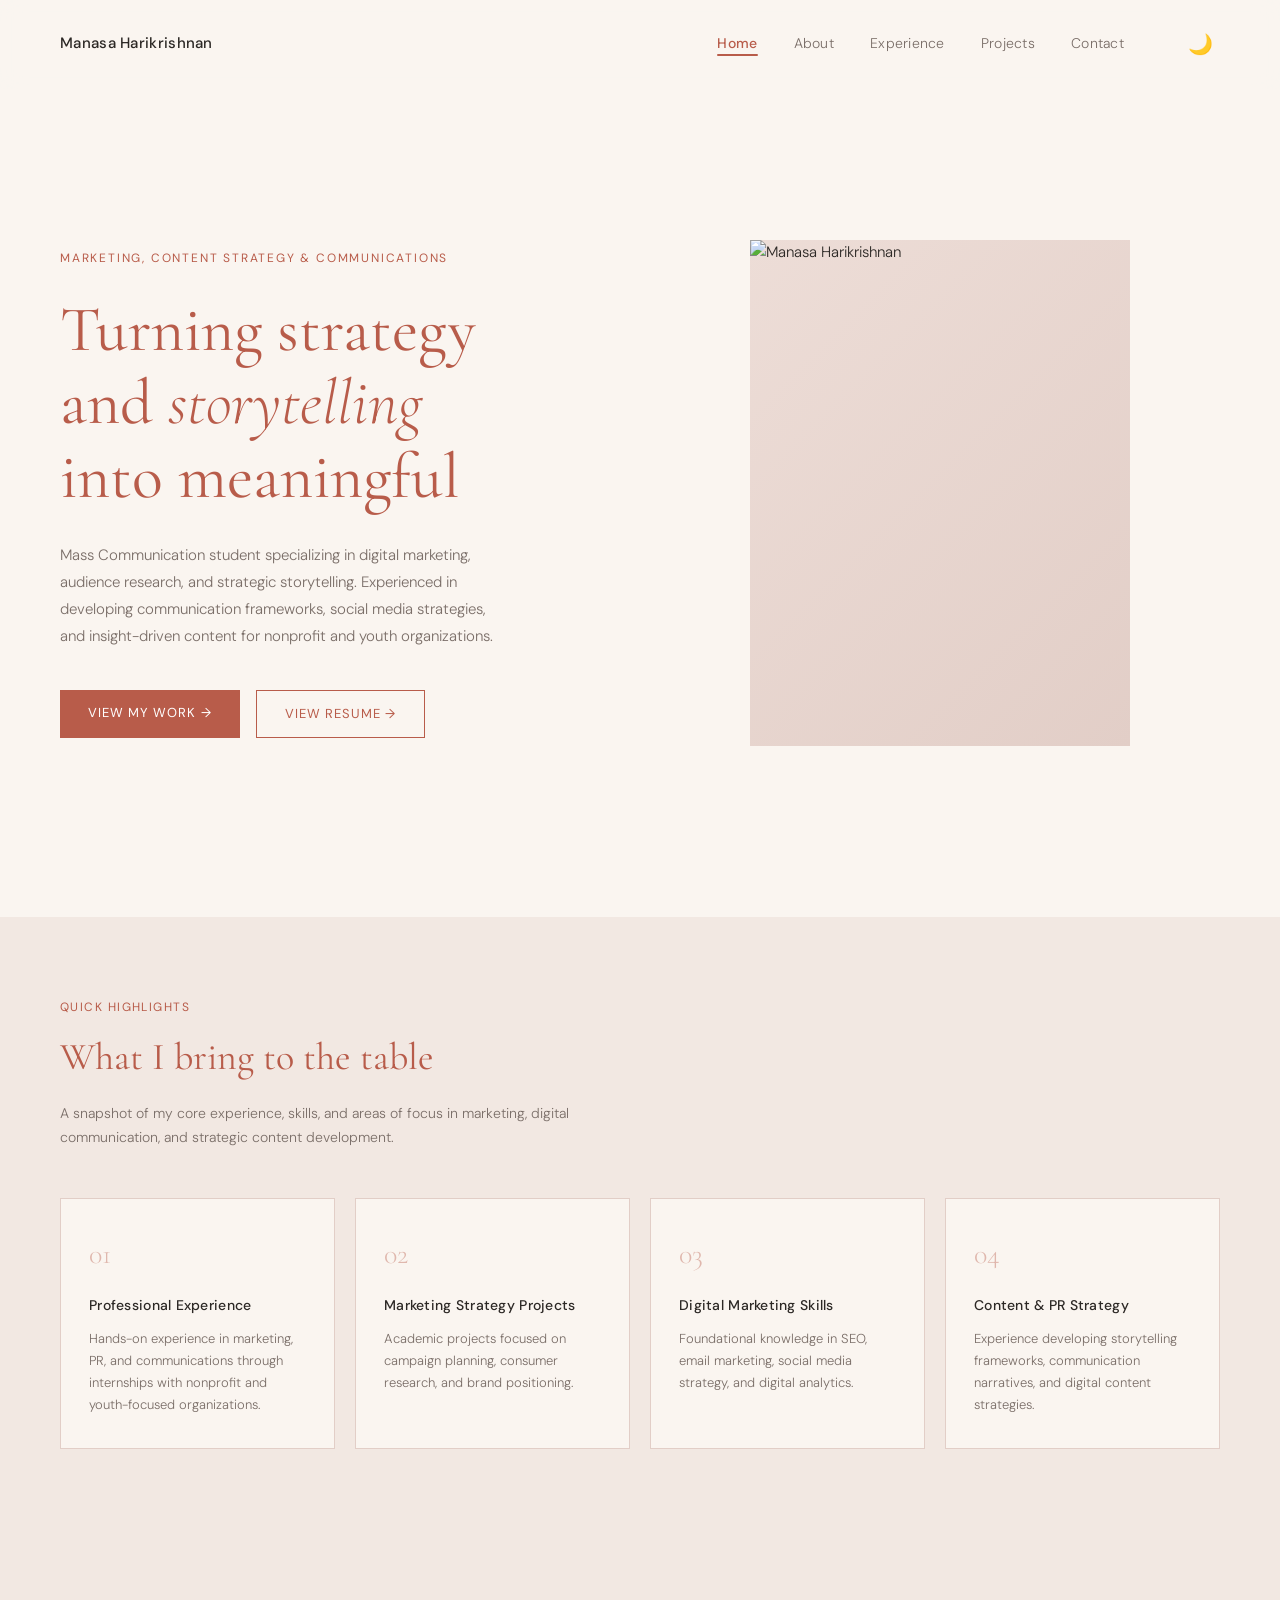
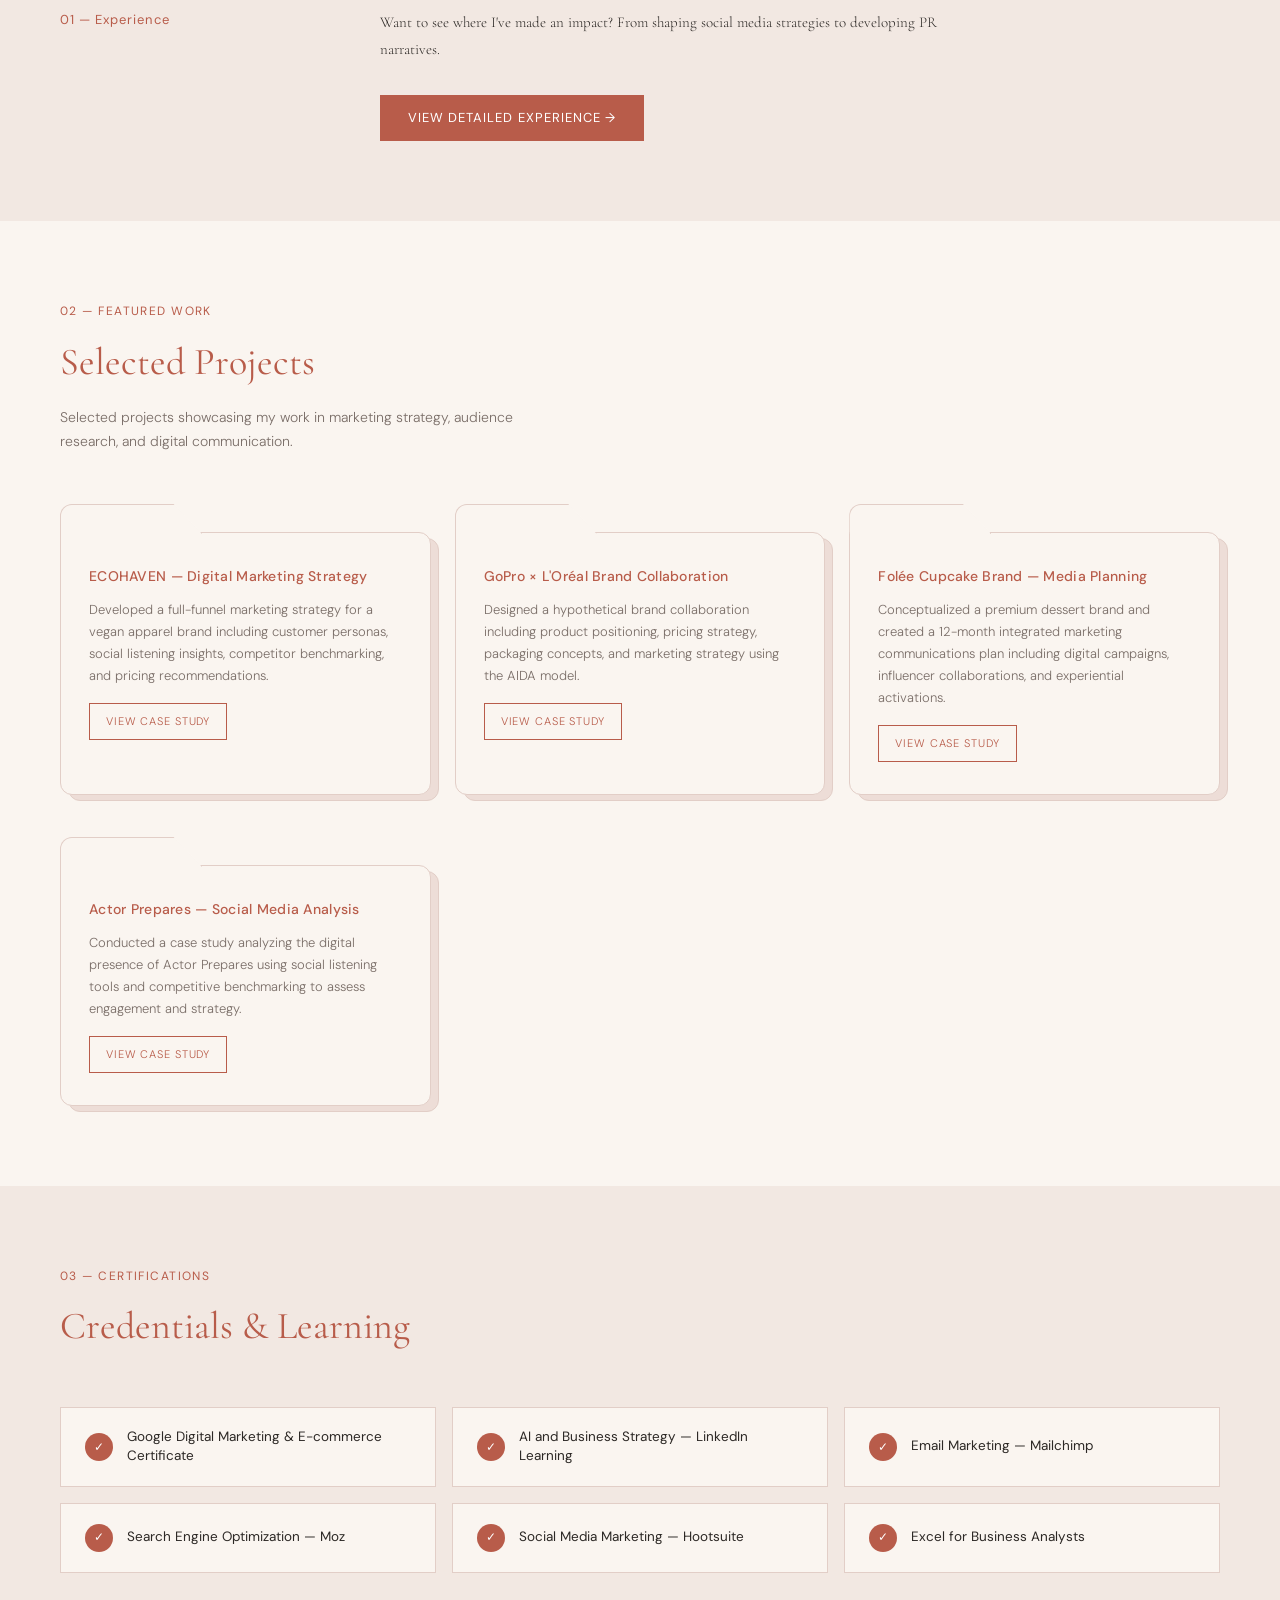
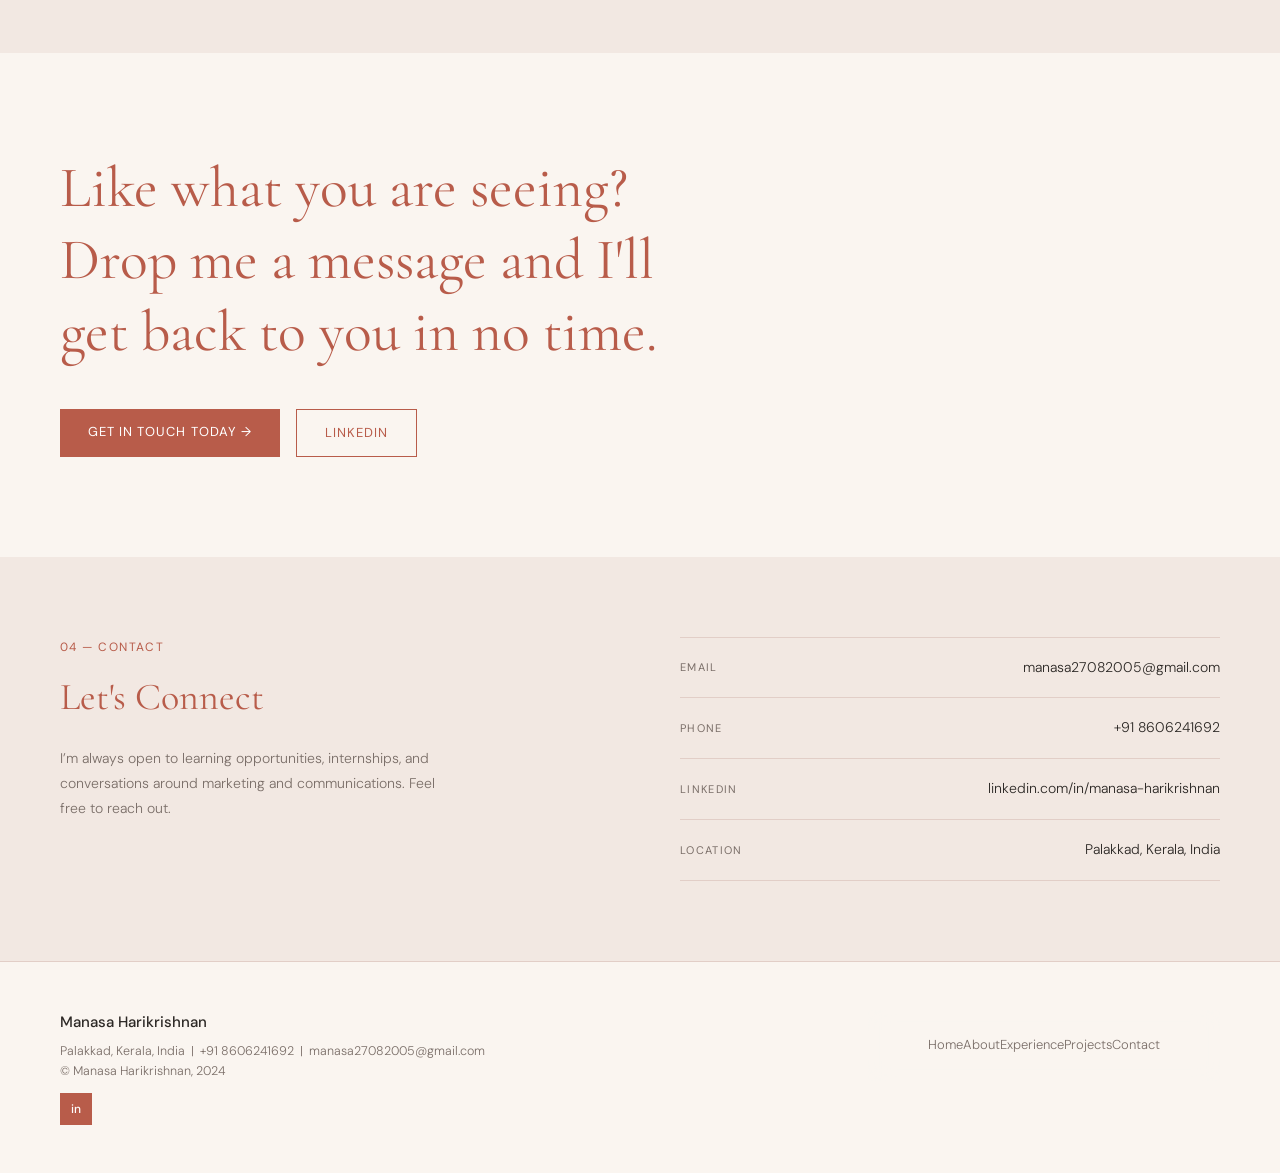
==== commit 9521960e: "Enhance portfolio aesthetics with case study pages, project layout and custom interactions" ====
--- a/index.html
+++ b/index.html
@@ -15,15 +15,16 @@
 
 <body>
 
-        <!-- NAV -->
+    <!-- NAV -->
     <nav id="navbar">
         <a href="index.html" class="nav-name">Manasa Harikrishnan</a>
         <ul class="nav-links">
             <li><a href="index.html#home" class="active">Home</a></li>
-            <li><a href="about.html" >About</a></li>
-            <li><a href="experience.html" >Experience</a></li>
-            <li><a href="index.html#projects" >Projects</a></li>
-            <li><a href="index.html#contact" >Contact</a></li>
+            <li><a href="about.html">About</a></li>
+            <li><a href="experience.html">Experience</a></li>
+            <li><a href="index.html#projects">Projects</a></li>
+            <li><a href="index.html#contact">Contact</a></li>
+            <li><button id="theme-toggle-btn" class="theme-toggle" aria-label="Toggle Dark Mode">🌙</button></li>
         </ul>
     </nav>
 
@@ -35,12 +36,15 @@
                 Turning strategy<br>
                 and <em>storytelling</em><br>
                 into meaningful<br>
-                connections.
             </h1>
-
+            <p class="hero-intro">
+                Mass Communication student specializing in digital marketing, audience research, and strategic
+                storytelling. Experienced in developing communication frameworks, social media strategies, and
+                insight-driven content for nonprofit and youth organizations.
+            </p>
             <div class="hero-buttons">
                 <a href="#projects" class="btn-primary">View My Work →</a>
-                <a href="Manasa_Harikrishnan_Resume.pdf" target="_blank" class="btn-outline">Download Resume →</a>
+                <a href="#" id="open-resume" class="btn-outline">View Resume &rarr;</a>
             </div>
         </div>
         <div class="hero-image-wrap fade-in" style="transition-delay:0.15s">
@@ -48,6 +52,8 @@
                 <img src="image.png" alt="Manasa Harikrishnan" style="position: relative; z-index: 10;">
             </div>
         </div>
+    
+
     </section>
 
     <!-- QUICK HIGHLIGHTS -->
@@ -95,8 +101,10 @@
                 <p class="two-col-label">01 — Experience</p>
             </div>
             <div class="two-col-content">
-                <p class="exp-teaser" style="margin-bottom: 32px;">Want to see where I've made an impact? From shaping social media strategies to developing PR narratives.</p>
-                <a href="experience.html" class="btn-primary" style="display: inline-block;">View Detailed Experience &rarr;</a>
+                <p class="exp-teaser" style="margin-bottom: 32px;">Want to see where I've made an impact? From shaping
+                    social media strategies to developing PR narratives.</p>
+                <a href="experience.html" class="btn-primary" style="display: inline-block;">View Detailed Experience
+                    &rarr;</a>
             </div>
         </div>
     </section>
@@ -260,6 +268,35 @@
         </div>
     </section>
 
+    
+    <!-- RESUME MODAL -->
+    <div class="resume-modal" id="resume-modal">
+        <div class="resume-modal-content">
+            <button class="close-modal" id="close-resume">&times;</button>
+            <h2 style="font-family: 'Cormorant Garamond', serif; font-size: 36px; color: var(--terracotta); margin-bottom: 8px;">Manasa Harikrishnan</h2>
+            <p style="color: var(--muted); font-size: 14px; margin-bottom: 8px;">Mass Communication Student & Content Strategist</p>
+            
+            <div class="resume-timeline">
+                <div class="resume-item">
+                    <h4>Content Strategy & PR Intern</h4>
+                    <p>Paranubhuti Foundation | Jan 2026 – Present</p>
+                </div>
+                <div class="resume-item">
+                    <h4>Communications Intern</h4>
+                    <p>Young Leaders India | Sept 2025</p>
+                </div>
+                <div class="resume-item">
+                    <h4>Copywriter Intern</h4>
+                    <p>InAmigos Foundation | June 2025</p>
+                </div>
+            </div>
+
+            <div style="margin-top: 32px; display: flex; gap: 16px;">
+                <a href="Manasa_Harikrishnan_Resume.pdf" target="_blank" class="btn-primary" style="flex: 1; text-align: center;">Download Full PDF Resume &darr;</a>
+            </div>
+        </div>
+    </div>
+
     <!-- FOOTER -->
     <footer>
         <div class="footer-left">
@@ -340,8 +377,81 @@
                 }, 300);
             }
         }
+    
+        // Resume Modal Logic
+        const resumeBtn = document.getElementById('open-resume');
+        const resumeModal = document.getElementById('resume-modal');
+        const closeResumeBtn = document.getElementById('close-resume');
+
+        if (resumeBtn && resumeModal) {
+            resumeBtn.addEventListener('click', (e) => {
+                e.preventDefault();
+                resumeModal.classList.add('active');
+            });
+
+            closeResumeBtn.addEventListener('click', () => {
+                resumeModal.classList.remove('active');
+            });
+
+            resumeModal.addEventListener('click', (e) => {
+                if (e.target === resumeModal) {
+                    resumeModal.classList.remove('active');
+                }
+            });
+        }
+
     </script>
 
+
+    <!-- CUSTOM FEATURES SCRIPT -->
+        <script>
+        // Theme Toggle Logic
+        const themeBtn = document.getElementById('theme-toggle-btn');
+        if (themeBtn) {
+            themeBtn.addEventListener('click', () => {
+                const html = document.documentElement;
+                if (html.getAttribute('data-theme') === 'dark') {
+                    html.removeAttribute('data-theme');
+                    themeBtn.innerHTML = '🌙';
+                    localStorage.setItem('theme', 'light');
+                } else {
+                    html.setAttribute('data-theme', 'dark');
+                    themeBtn.innerHTML = '☀️';
+                    localStorage.setItem('theme', 'dark');
+                }
+            });
+
+            // Load saved theme
+            if (localStorage.getItem('theme') === 'dark') {
+                document.documentElement.setAttribute('data-theme', 'dark');
+                themeBtn.innerHTML = '☀️';
+            }
+        }
+    
+        // Resume Modal Logic
+        const resumeBtn = document.getElementById('open-resume');
+        const resumeModal = document.getElementById('resume-modal');
+        const closeResumeBtn = document.getElementById('close-resume');
+
+        if (resumeBtn && resumeModal) {
+            resumeBtn.addEventListener('click', (e) => {
+                e.preventDefault();
+                resumeModal.classList.add('active');
+            });
+
+            closeResumeBtn.addEventListener('click', () => {
+                resumeModal.classList.remove('active');
+            });
+
+            resumeModal.addEventListener('click', (e) => {
+                if (e.target === resumeModal) {
+                    resumeModal.classList.remove('active');
+                }
+            });
+        }
+
+    </script>
+
 </body>
 
 </html>
--- a/css/style.css
+++ b/css/style.css
@@ -1049,3 +1049,169 @@
     background: var(--terracotta);
     border-radius: 2px;
 }
+
+/* --- DARK MODE VARIABLES --- */
+html[data-theme='dark'] {
+    --cream: #1a1817;      /* Very dark brown/black */
+    --blush: #262221;      /* Slightly lighter dark */
+    --terracotta: #d47e6b; /* Lighter, more pastel terracotta for contrast */
+    --terracotta-light: #e69d8e;
+    --charcoal: #faf5f0;   /* Light text */
+    --muted: #a89d97;      /* Muted light text */
+    --card-bg: #2a2523;    
+    --card-border: #3d3532;
+    --folder-pink: #9e5b50;
+}
+
+/* Dark mode specific overrides */
+html[data-theme='dark'] nav {
+    background: rgba(26, 24, 23, 0.85) !important;
+}
+
+html[data-theme='dark'] .hero-photo-placeholder::after {
+    background: linear-gradient(135deg, var(--card-bg) 0%, var(--card-border) 100%);
+}
+
+html[data-theme='dark'] .project-info, 
+html[data-theme='dark'] .exp-card-toggle {
+    background: var(--cream);
+}
+html[data-theme='dark'] .project-card:hover .project-info, 
+html[data-theme='dark'] .exp-card:hover .exp-card-toggle {
+    background: var(--blush);
+}
+html[data-theme='dark'] .project-card::before, 
+html[data-theme='dark'] .exp-card::before {
+    background: var(--cream);
+}
+html[data-theme='dark'] .project-card:hover::before,
+html[data-theme='dark'] .exp-card:hover::before {
+    background: var(--blush);
+}
+
+/* Theme Toggle Button */
+.theme-toggle {
+    background: none;
+    border: none;
+    cursor: none !important;
+    font-size: 20px;
+    display: flex;
+    align-items: center;
+    justify-content: center;
+    width: 40px;
+    height: 40px;
+    border-radius: 50%;
+    color: var(--charcoal);
+    transition: background 0.2s;
+    padding: 0;
+    margin-left: 20px;
+}
+
+.theme-toggle:hover {
+    background: var(--card-border);
+}
+
+/* Expand nav area slightly */
+.nav-links {
+    align-items: center;
+}
+
+/* --- RESUME MODAL --- */
+.resume-modal {
+    position: fixed;
+    top: 0;
+    left: 0;
+    width: 100%;
+    height: 100vh;
+    background: rgba(26, 24, 23, 0.4);
+    backdrop-filter: blur(16px);
+    -webkit-backdrop-filter: blur(16px);
+    z-index: 10000;
+    display: flex;
+    align-items: center;
+    justify-content: center;
+    opacity: 0;
+    pointer-events: none;
+    transition: opacity 0.4s ease;
+}
+
+.resume-modal.active {
+    opacity: 1;
+    pointer-events: all;
+}
+
+.resume-modal-content {
+    background: var(--cream);
+    width: 90%;
+    max-width: 600px;
+    max-height: 85vh;
+    border-radius: 20px;
+    padding: 48px 40px;
+    border: 1px solid var(--card-border);
+    box-shadow: 0 40px 80px rgba(0,0,0,0.1);
+    transform: translateY(40px);
+    transition: transform 0.5s cubic-bezier(0.175, 0.885, 0.32, 1.275);
+    overflow-y: auto;
+    position: relative;
+    cursor: auto !important; /* Allow normal scrolling interaction */
+}
+
+.resume-modal.active .resume-modal-content {
+    transform: translateY(0);
+}
+
+.close-modal {
+    position: absolute;
+    top: 24px;
+    right: 32px;
+    background: none;
+    border: none;
+    font-size: 28px;
+    color: var(--muted);
+    cursor: pointer !important; /* Exemption from custom cursor for safety */
+    transition: color 0.2s;
+}
+
+.close-modal:hover {
+    color: var(--terracotta);
+}
+
+.resume-timeline {
+    margin: 32px 0;
+    padding-left: 20px;
+    border-left: 2px solid var(--card-border);
+}
+
+.resume-item {
+    position: relative;
+    margin-bottom: 32px;
+}
+
+.resume-item::before {
+    content: '';
+    position: absolute;
+    left: -27px;
+    top: 6px;
+    width: 12px;
+    height: 12px;
+    border-radius: 50%;
+    background: var(--terracotta);
+    border: 3px solid var(--cream);
+}
+
+html[data-theme='dark'] .resume-item::before {
+    border-color: var(--card-bg);
+}
+
+.resume-item h4 {
+    font-size: 16px;
+    font-weight: 500;
+    color: var(--charcoal);
+    margin-bottom: 4px;
+}
+
+.resume-item p {
+    font-size: 13px;
+    color: var(--muted);
+    line-height: 1.5;
+}
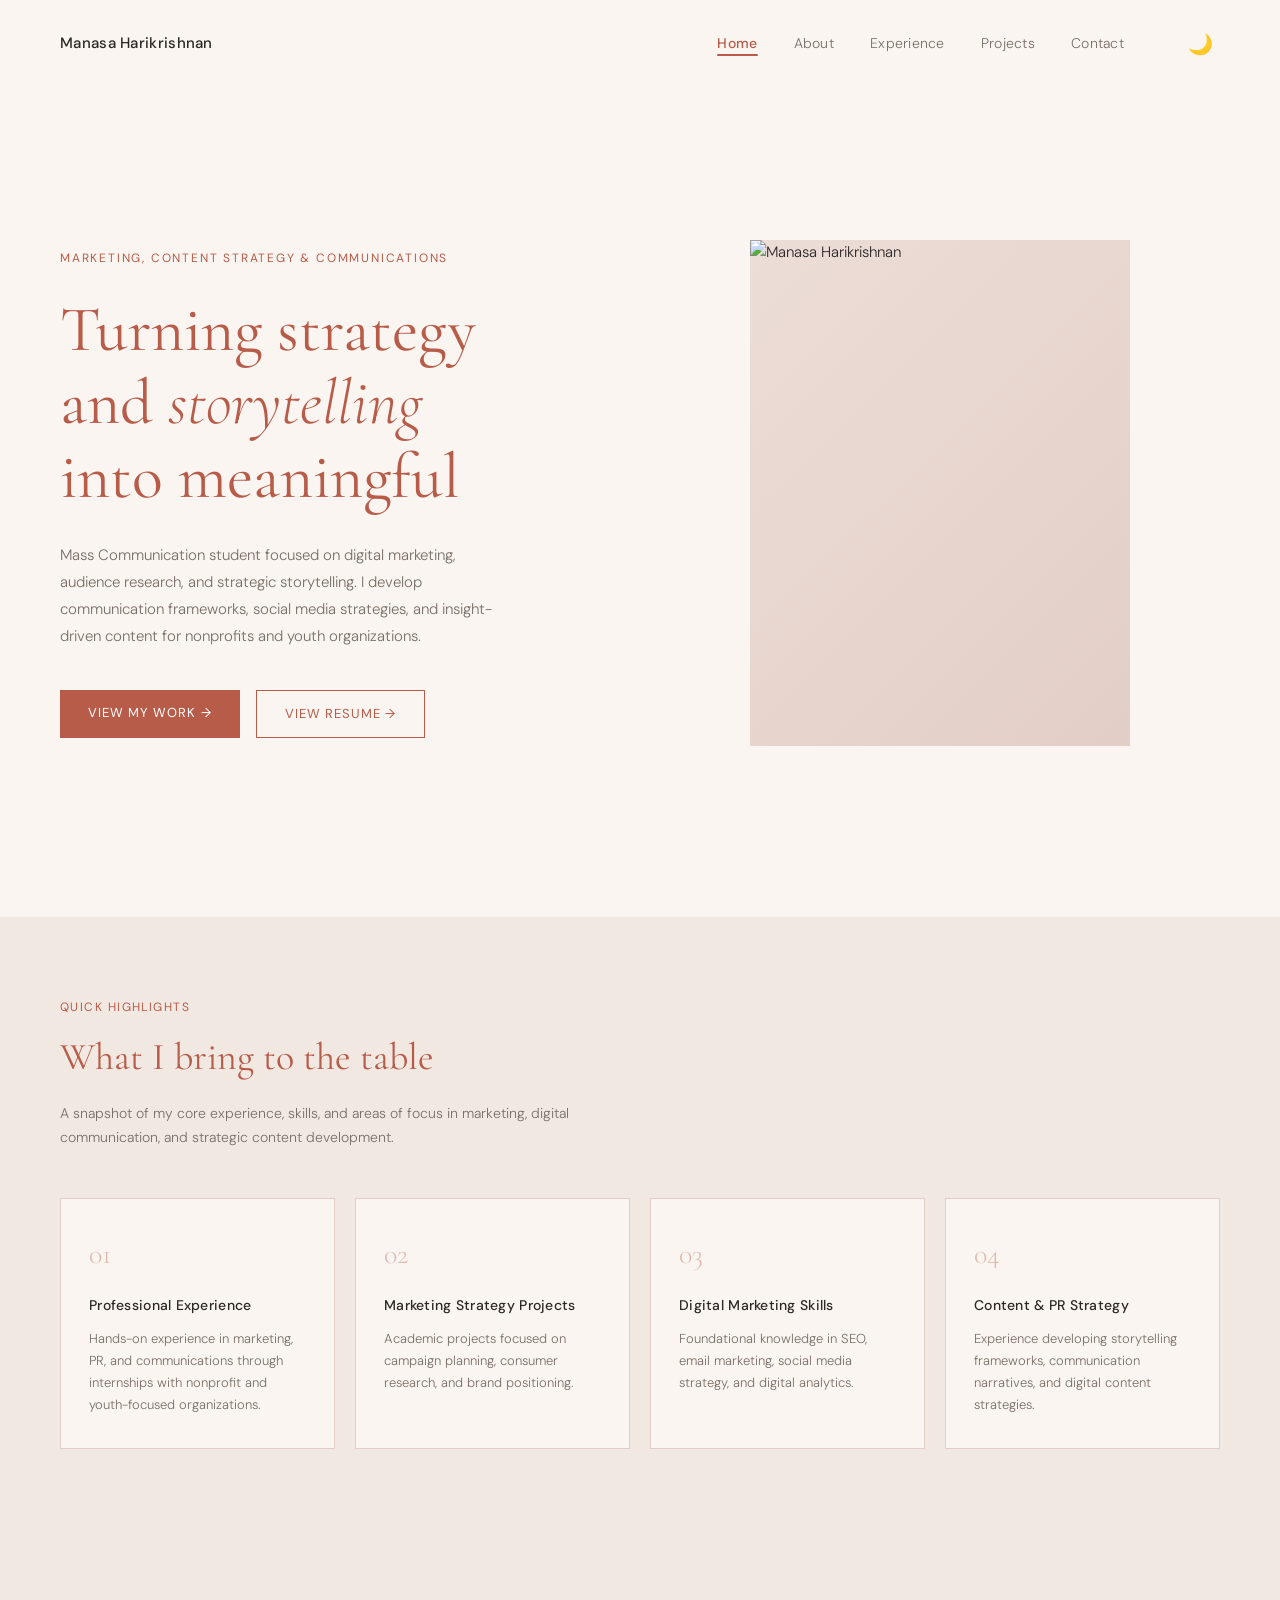
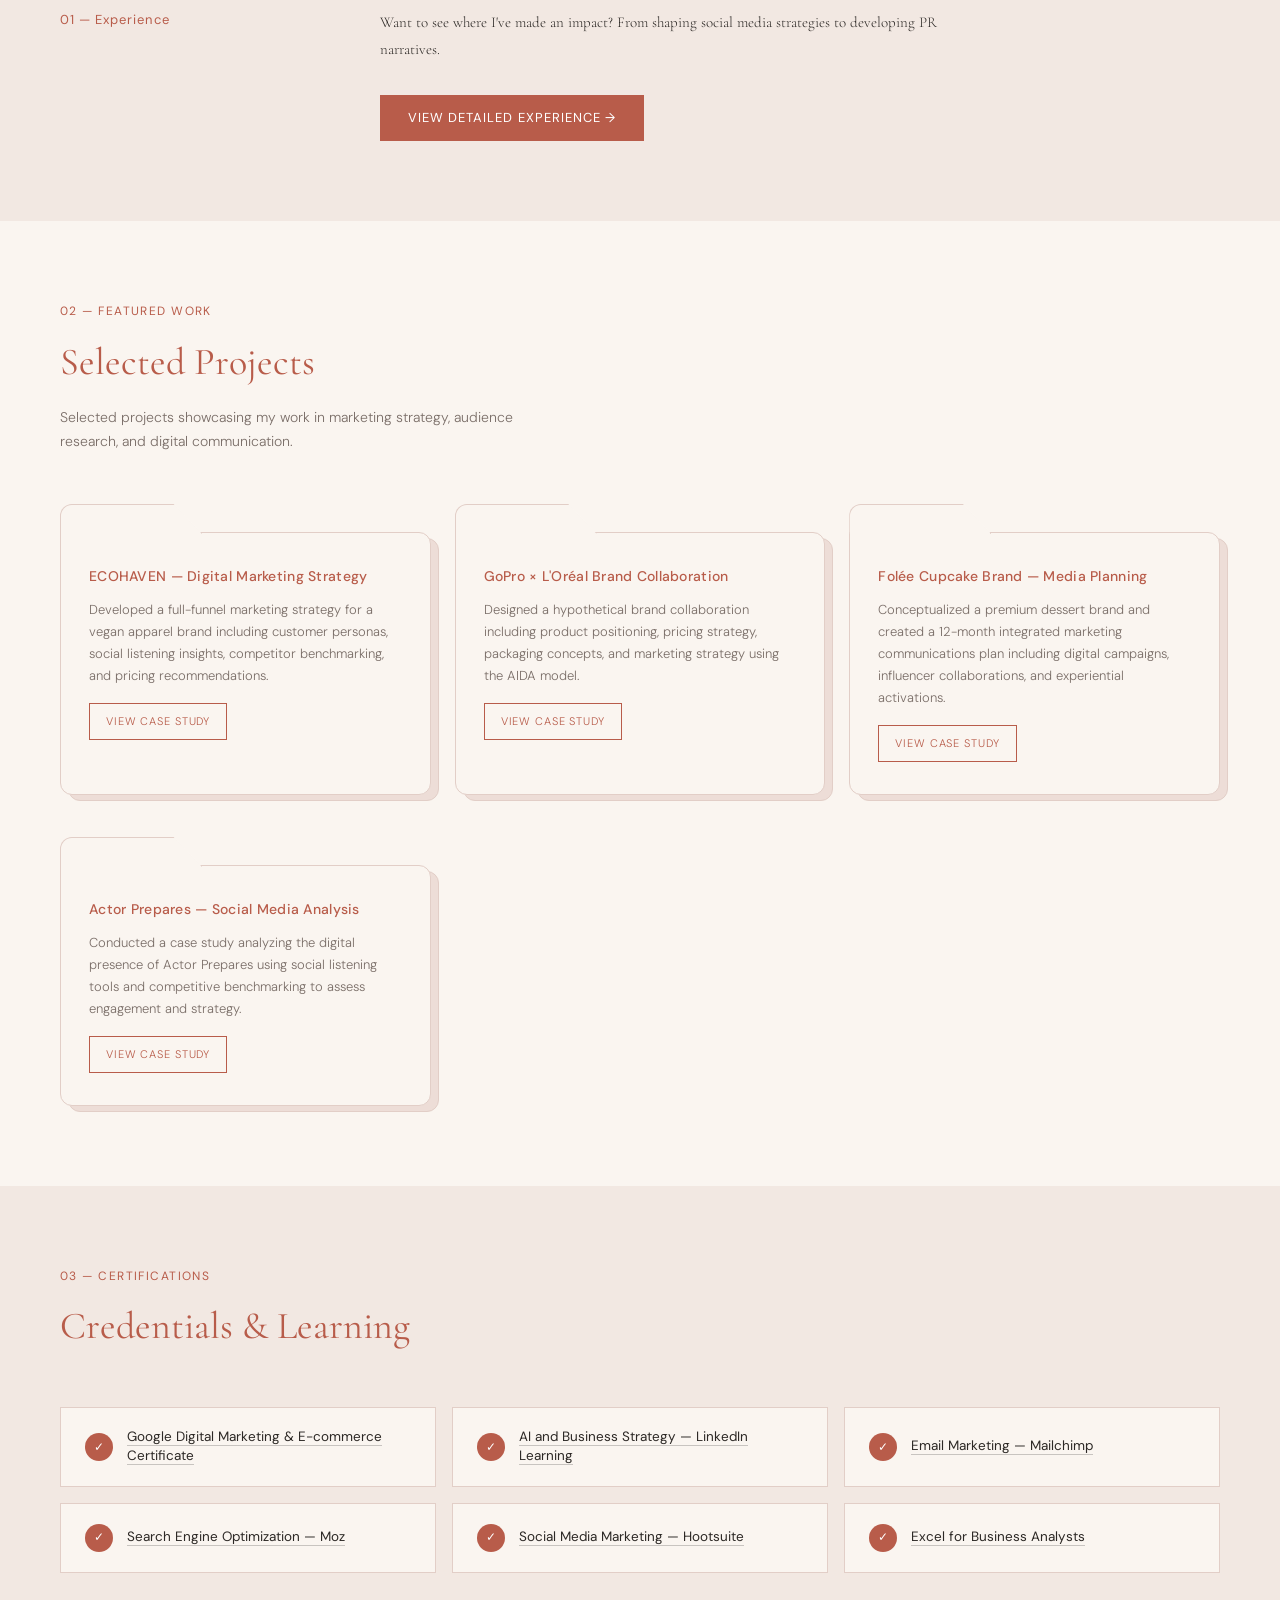
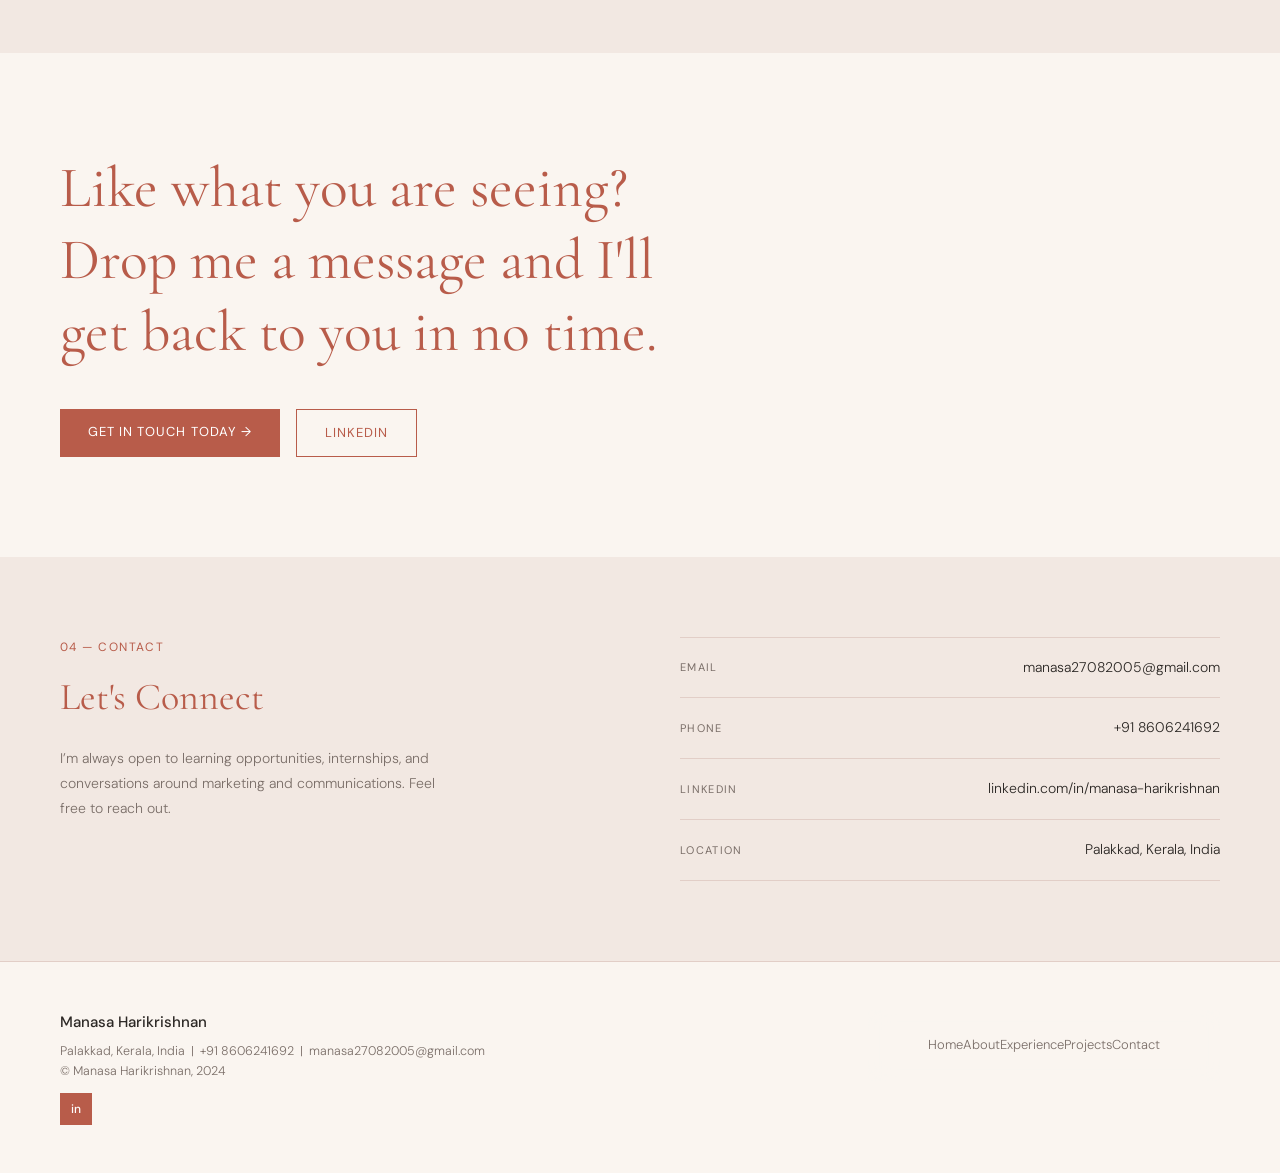
==== commit 6047ea65: "fix(portfolio): update intro text, add certificate links, fix ecohaven url" ====
--- a/index.html
+++ b/index.html
@@ -38,9 +38,9 @@
                 into meaningful<br>
             </h1>
             <p class="hero-intro">
-                Mass Communication student specializing in digital marketing, audience research, and strategic
-                storytelling. Experienced in developing communication frameworks, social media strategies, and
-                insight-driven content for nonprofit and youth organizations.
+                Mass Communication student focused on digital marketing, audience research, and strategic storytelling.
+                I develop communication frameworks, social media strategies, and insight-driven content for nonprofits
+                and youth organizations.
             </p>
             <div class="hero-buttons">
                 <a href="#projects" class="btn-primary">View My Work →</a>
@@ -52,7 +52,7 @@
                 <img src="image.png" alt="Manasa Harikrishnan" style="position: relative; z-index: 10;">
             </div>
         </div>
-    
+
 
     </section>
 
@@ -201,27 +201,45 @@
         <div class="certs-list">
             <div class="cert-item fade-in" style="transition-delay:0.05s">
                 <div class="cert-check">✓</div>
-                <span class="cert-name">Google Digital Marketing & E-commerce Certificate</span>
+                <a href="https://www.coursera.org/account/accomplishments/specialization/JP2XLBS2KGGV" target="_blank"
+                    class="cert-name"
+                    style="color: inherit; text-decoration: underline; text-decoration-color: rgba(0,0,0,0.2); text-underline-offset: 4px;">Google
+                    Digital Marketing & E-commerce Certificate</a>
             </div>
             <div class="cert-item fade-in" style="transition-delay:0.08s">
                 <div class="cert-check">✓</div>
-                <span class="cert-name">AI and Business Strategy — LinkedIn Learning</span>
+                <a href="https://www.linkedin.com/learning/certificates/03144d991d5d1fbd87f5c30788b804da50db89310eb49ed4f401b2ff7593d29f/"
+                    target="_blank" class="cert-name"
+                    style="color: inherit; text-decoration: underline; text-decoration-color: rgba(0,0,0,0.2); text-underline-offset: 4px;">AI
+                    and Business Strategy — LinkedIn Learning</a>
             </div>
             <div class="cert-item fade-in" style="transition-delay:0.11s">
                 <div class="cert-check">✓</div>
-                <span class="cert-name">Email Marketing — Mailchimp</span>
+                <a href="https://www.linkedin.com/learning/certificates/0327c3807e070772c27e6a8e774036860427d93d96a4bc58719ac2cc57c552d0/"
+                    target="_blank" class="cert-name"
+                    style="color: inherit; text-decoration: underline; text-decoration-color: rgba(0,0,0,0.2); text-underline-offset: 4px;">Email
+                    Marketing — Mailchimp</a>
             </div>
             <div class="cert-item fade-in" style="transition-delay:0.14s">
                 <div class="cert-check">✓</div>
-                <span class="cert-name">Search Engine Optimization — Moz</span>
+                <a href="https://www.linkedin.com/learning/certificates/538c43d2fca41a3c017bc006df83ab6e8a7911eb52c07359e5b30328ed98289e/"
+                    target="_blank" class="cert-name"
+                    style="color: inherit; text-decoration: underline; text-decoration-color: rgba(0,0,0,0.2); text-underline-offset: 4px;">Search
+                    Engine Optimization — Moz</a>
             </div>
             <div class="cert-item fade-in" style="transition-delay:0.17s">
                 <div class="cert-check">✓</div>
-                <span class="cert-name">Social Media Marketing — Hootsuite</span>
+                <a href="https://www.linkedin.com/learning/certificates/019f3591afac6f5402fce6fbdbb908cc43239e76ce021bb6b108f42dc1c831b7/"
+                    target="_blank" class="cert-name"
+                    style="color: inherit; text-decoration: underline; text-decoration-color: rgba(0,0,0,0.2); text-underline-offset: 4px;">Social
+                    Media Marketing — Hootsuite</a>
             </div>
             <div class="cert-item fade-in" style="transition-delay:0.2s">
                 <div class="cert-check">✓</div>
-                <span class="cert-name">Excel for Business Analysts</span>
+                <a href="https://www.linkedin.com/learning/certificates/a13d107136a3d20ec859dae7ca591d401ca0e1599e2059d6db75491b24aa4f65/"
+                    target="_blank" class="cert-name"
+                    style="color: inherit; text-decoration: underline; text-decoration-color: rgba(0,0,0,0.2); text-underline-offset: 4px;">Excel
+                    for Business Analysts</a>
             </div>
         </div>
     </section>
@@ -268,14 +286,17 @@
         </div>
     </section>
 
-    
+
     <!-- RESUME MODAL -->
     <div class="resume-modal" id="resume-modal">
         <div class="resume-modal-content">
             <button class="close-modal" id="close-resume">&times;</button>
-            <h2 style="font-family: 'Cormorant Garamond', serif; font-size: 36px; color: var(--terracotta); margin-bottom: 8px;">Manasa Harikrishnan</h2>
-            <p style="color: var(--muted); font-size: 14px; margin-bottom: 8px;">Mass Communication Student & Content Strategist</p>
-            
+            <h2
+                style="font-family: 'Cormorant Garamond', serif; font-size: 36px; color: var(--terracotta); margin-bottom: 8px;">
+                Manasa Harikrishnan</h2>
+            <p style="color: var(--muted); font-size: 14px; margin-bottom: 8px;">Mass Communication Student & Content
+                Strategist</p>
+
             <div class="resume-timeline">
                 <div class="resume-item">
                     <h4>Content Strategy & PR Intern</h4>
@@ -292,7 +313,8 @@
             </div>
 
             <div style="margin-top: 32px; display: flex; gap: 16px;">
-                <a href="Manasa_Harikrishnan_Resume.pdf" target="_blank" class="btn-primary" style="flex: 1; text-align: center;">Download Full PDF Resume &darr;</a>
+                <a href="Manasa_Harikrishnan_Resume.pdf" target="_blank" class="btn-primary"
+                    style="flex: 1; text-align: center;">Download Full PDF Resume &darr;</a>
             </div>
         </div>
     </div>
@@ -377,7 +399,7 @@
                 }, 300);
             }
         }
-    
+
         // Resume Modal Logic
         const resumeBtn = document.getElementById('open-resume');
         const resumeModal = document.getElementById('resume-modal');
@@ -400,11 +422,6 @@
             });
         }
 
-    </script>
-
-
-    <!-- CUSTOM FEATURES SCRIPT -->
-        <script>
         // Theme Toggle Logic
         const themeBtn = document.getElementById('theme-toggle-btn');
         if (themeBtn) {
@@ -427,31 +444,10 @@
                 themeBtn.innerHTML = '☀️';
             }
         }
-    
-        // Resume Modal Logic
-        const resumeBtn = document.getElementById('open-resume');
-        const resumeModal = document.getElementById('resume-modal');
-        const closeResumeBtn = document.getElementById('close-resume');
-
-        if (resumeBtn && resumeModal) {
-            resumeBtn.addEventListener('click', (e) => {
-                e.preventDefault();
-                resumeModal.classList.add('active');
-            });
-
-            closeResumeBtn.addEventListener('click', () => {
-                resumeModal.classList.remove('active');
-            });
-
-            resumeModal.addEventListener('click', (e) => {
-                if (e.target === resumeModal) {
-                    resumeModal.classList.remove('active');
-                }
-            });
-        }
 
     </script>
 
+
 </body>
 
 </html>
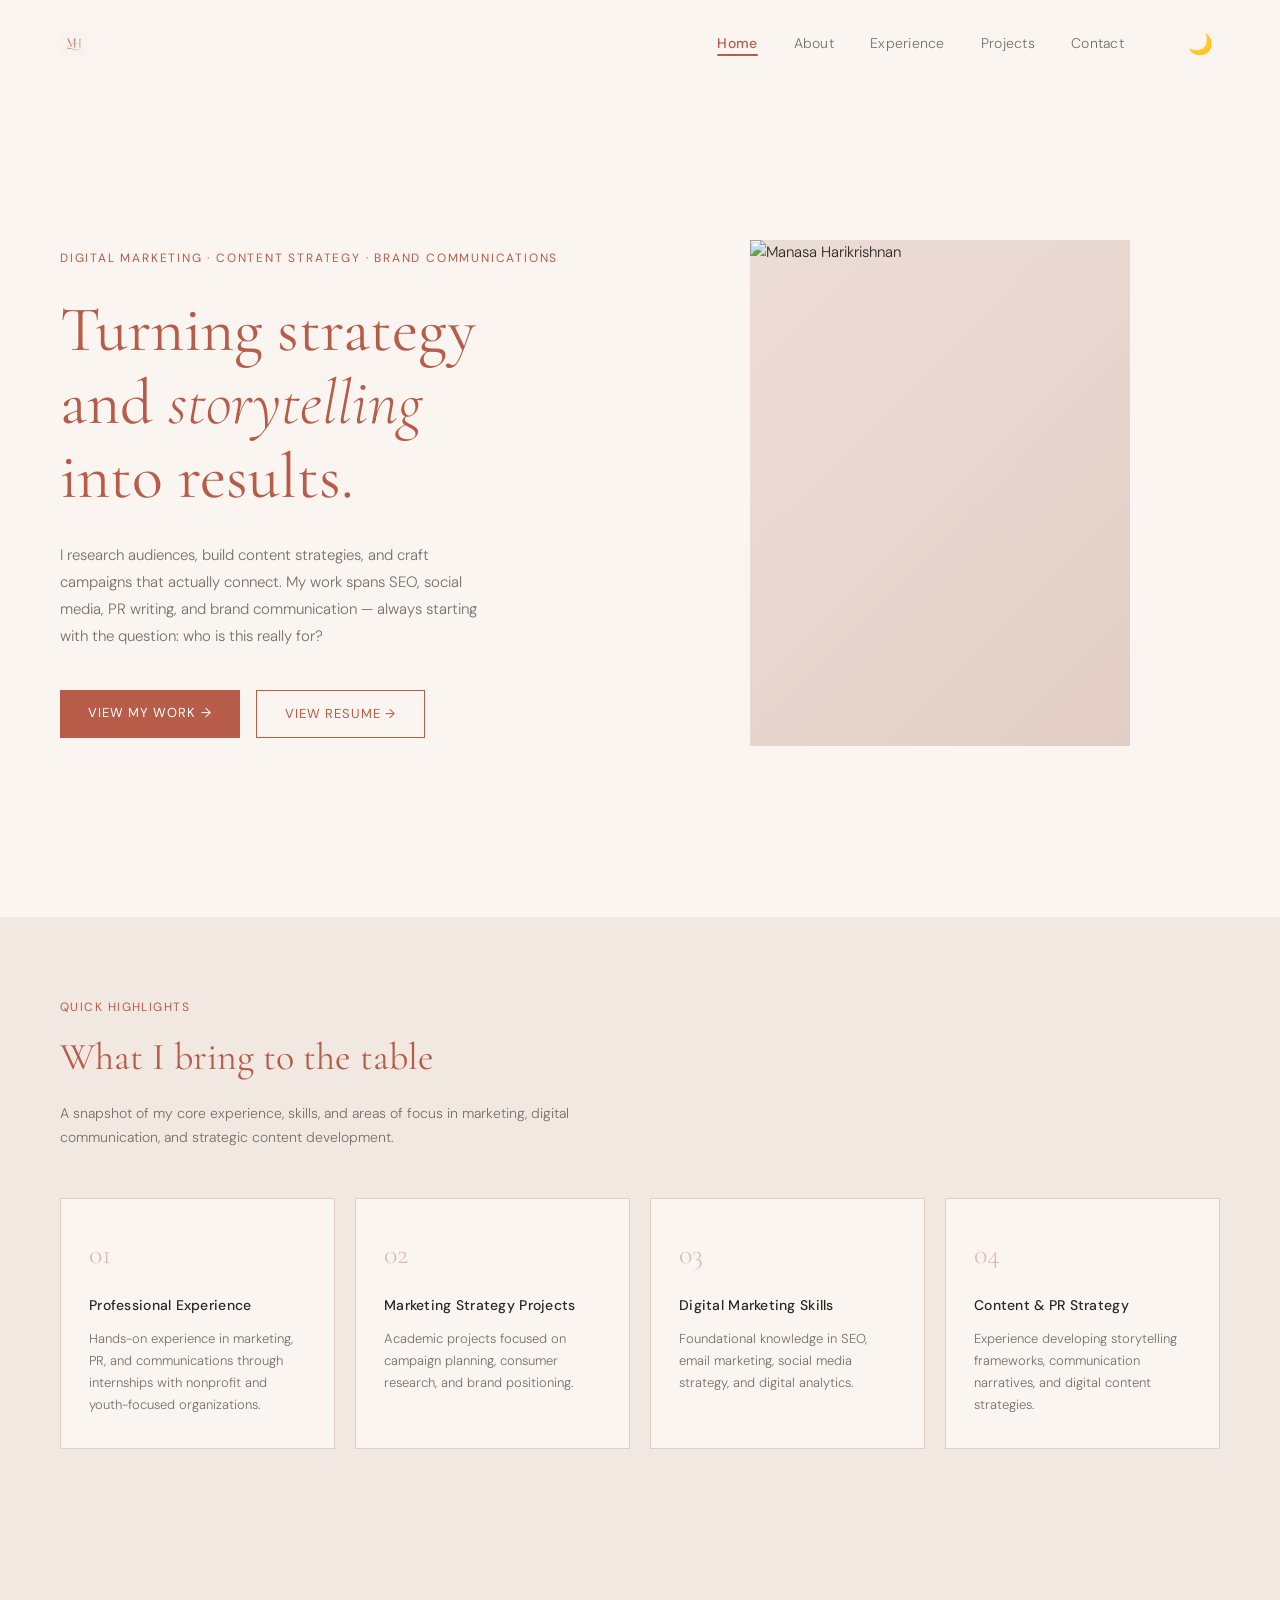
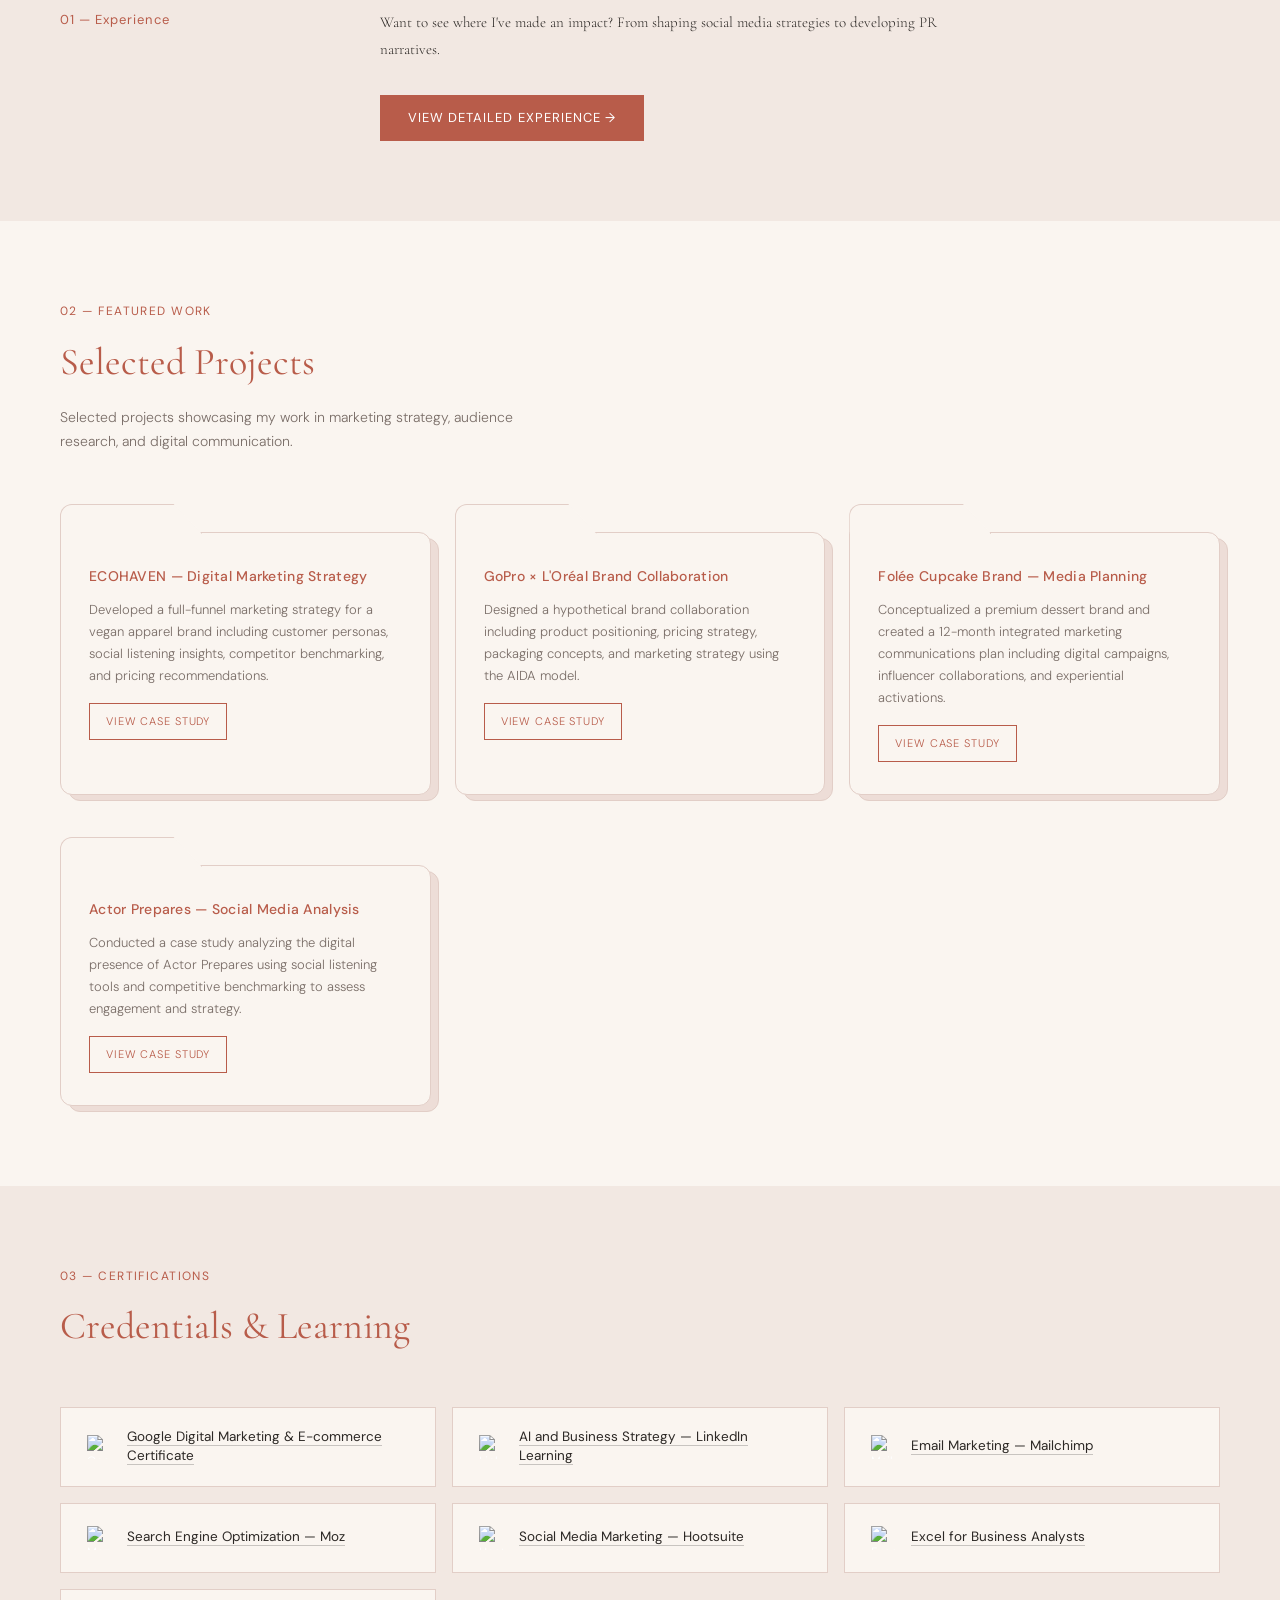
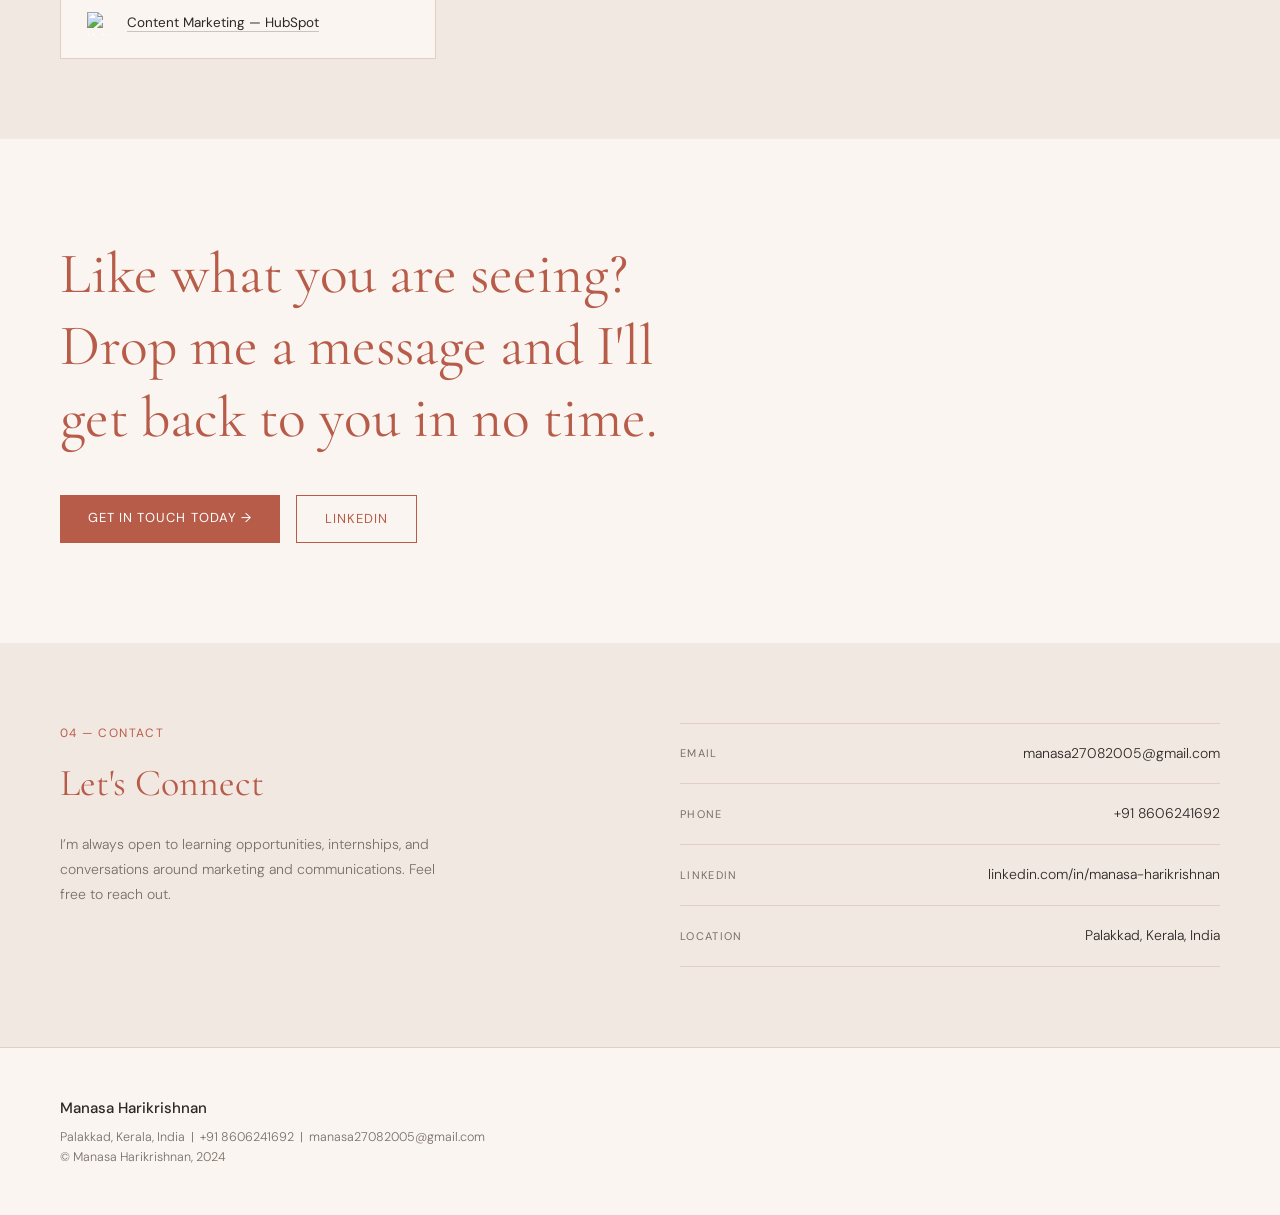
==== commit 5cc07d89: "Update hero copy, certifications, header logo, and resume link" ====
--- a/index.html
+++ b/index.html
@@ -2,6 +2,7 @@
 <html lang="en">
 
 <head>
+    <link rel="icon" type="image/png" href="favicon.png">
     <meta charset="UTF-8">
     <meta name="viewport" content="width=device-width, initial-scale=1.0">
     <title>Manasa Harikrishnan — Marketing & Communications Portfolio</title>
@@ -17,7 +18,7 @@
 
     <!-- NAV -->
     <nav id="navbar">
-        <a href="index.html" class="nav-name">Manasa Harikrishnan</a>
+        <a href="index.html" class="nav-name" style="display: flex; align-items: center;"><img src="favicon.png" alt="Logo" style="height: 28px; width: auto;"></a>
         <ul class="nav-links">
             <li><a href="index.html#home" class="active">Home</a></li>
             <li><a href="about.html">About</a></li>
@@ -31,20 +32,18 @@
     <!-- HERO -->
     <section class="hero" id="home">
         <div class="hero-text fade-in">
-            <p class="hero-eyebrow">Marketing, Content Strategy & Communications</p>
+            <p class="hero-eyebrow">Digital Marketing · Content Strategy · Brand Communications</p>
             <h1 class="hero-headline">
                 Turning strategy<br>
                 and <em>storytelling</em><br>
-                into meaningful<br>
+                into results.
             </h1>
             <p class="hero-intro">
-                Mass Communication student focused on digital marketing, audience research, and strategic storytelling.
-                I develop communication frameworks, social media strategies, and insight-driven content for nonprofits
-                and youth organizations.
+                I research audiences, build content strategies, and craft campaigns that actually connect. My work spans SEO, social media, PR writing, and brand communication — always starting with the question: who is this really for?
             </p>
             <div class="hero-buttons">
                 <a href="#projects" class="btn-primary">View My Work →</a>
-                <a href="#" id="open-resume" class="btn-outline">View Resume &rarr;</a>
+                <a href="Manasa_Harikrishnan_Resume.pdf" target="_blank" class="btn-outline">View Resume &rarr;</a>
             </div>
         </div>
         <div class="hero-image-wrap fade-in" style="transition-delay:0.15s">
@@ -200,46 +199,53 @@
         </div>
         <div class="certs-list">
             <div class="cert-item fade-in" style="transition-delay:0.05s">
-                <div class="cert-check">✓</div>
+                <div class="cert-check" style="background: transparent;"><img src="https://api.iconify.design/logos:google-icon.svg" style="width: 24px; height: 24px;" alt="Google"></div>
                 <a href="https://www.coursera.org/account/accomplishments/specialization/JP2XLBS2KGGV" target="_blank"
                     class="cert-name"
                     style="color: inherit; text-decoration: underline; text-decoration-color: rgba(0,0,0,0.2); text-underline-offset: 4px;">Google
                     Digital Marketing & E-commerce Certificate</a>
             </div>
             <div class="cert-item fade-in" style="transition-delay:0.08s">
-                <div class="cert-check">✓</div>
+                <div class="cert-check" style="background: transparent;"><img src="https://api.iconify.design/logos:linkedin-icon.svg" style="width: 24px; height: 24px;" alt="LinkedIn"></div>
                 <a href="https://www.linkedin.com/learning/certificates/03144d991d5d1fbd87f5c30788b804da50db89310eb49ed4f401b2ff7593d29f/"
                     target="_blank" class="cert-name"
                     style="color: inherit; text-decoration: underline; text-decoration-color: rgba(0,0,0,0.2); text-underline-offset: 4px;">AI
                     and Business Strategy — LinkedIn Learning</a>
             </div>
             <div class="cert-item fade-in" style="transition-delay:0.11s">
-                <div class="cert-check">✓</div>
+                <div class="cert-check" style="background: transparent;"><img src="https://api.iconify.design/logos:mailchimp.svg" style="width: 24px; height: 24px;" alt="Mailchimp"></div>
                 <a href="https://www.linkedin.com/learning/certificates/0327c3807e070772c27e6a8e774036860427d93d96a4bc58719ac2cc57c552d0/"
                     target="_blank" class="cert-name"
                     style="color: inherit; text-decoration: underline; text-decoration-color: rgba(0,0,0,0.2); text-underline-offset: 4px;">Email
                     Marketing — Mailchimp</a>
             </div>
             <div class="cert-item fade-in" style="transition-delay:0.14s">
-                <div class="cert-check">✓</div>
+                <div class="cert-check" style="background: transparent;"><img src="https://api.iconify.design/mdi:magnify.svg?color=%23FFC107" style="width: 24px; height: 24px;" alt="Moz"></div>
                 <a href="https://www.linkedin.com/learning/certificates/538c43d2fca41a3c017bc006df83ab6e8a7911eb52c07359e5b30328ed98289e/"
                     target="_blank" class="cert-name"
                     style="color: inherit; text-decoration: underline; text-decoration-color: rgba(0,0,0,0.2); text-underline-offset: 4px;">Search
                     Engine Optimization — Moz</a>
             </div>
             <div class="cert-item fade-in" style="transition-delay:0.17s">
-                <div class="cert-check">✓</div>
+                <div class="cert-check" style="background: transparent;"><img src="https://api.iconify.design/logos:hootsuite.svg" style="width: 24px; height: 24px;" alt="Hootsuite"></div>
                 <a href="https://www.linkedin.com/learning/certificates/019f3591afac6f5402fce6fbdbb908cc43239e76ce021bb6b108f42dc1c831b7/"
                     target="_blank" class="cert-name"
                     style="color: inherit; text-decoration: underline; text-decoration-color: rgba(0,0,0,0.2); text-underline-offset: 4px;">Social
                     Media Marketing — Hootsuite</a>
             </div>
             <div class="cert-item fade-in" style="transition-delay:0.2s">
-                <div class="cert-check">✓</div>
+                <div class="cert-check" style="background: transparent;"><img src="https://api.iconify.design/vscode-icons:file-type-excel.svg" style="width: 24px; height: 24px;" alt="Excel"></div>
                 <a href="https://www.linkedin.com/learning/certificates/a13d107136a3d20ec859dae7ca591d401ca0e1599e2059d6db75491b24aa4f65/"
                     target="_blank" class="cert-name"
                     style="color: inherit; text-decoration: underline; text-decoration-color: rgba(0,0,0,0.2); text-underline-offset: 4px;">Excel
                     for Business Analysts</a>
+            </div>
+            <div class="cert-item fade-in" style="transition-delay:0.23s">
+                <div class="cert-check" style="background: transparent;"><img src="https://api.iconify.design/logos:hubspot.svg" style="width: 24px; height: 24px;" alt="HubSpot"></div>
+                <a href="http://app-na2.hubspot.com/academy/achievements/7r7cjgbn/en/1/manasa-harikrishnan/content-marketing"
+                    target="_blank" class="cert-name"
+                    style="color: inherit; text-decoration: underline; text-decoration-color: rgba(0,0,0,0.2); text-underline-offset: 4px;">Content
+                    Marketing — HubSpot</a>
             </div>
         </div>
     </section>
@@ -287,37 +293,6 @@
     </section>
 
 
-    <!-- RESUME MODAL -->
-    <div class="resume-modal" id="resume-modal">
-        <div class="resume-modal-content">
-            <button class="close-modal" id="close-resume">&times;</button>
-            <h2
-                style="font-family: 'Cormorant Garamond', serif; font-size: 36px; color: var(--terracotta); margin-bottom: 8px;">
-                Manasa Harikrishnan</h2>
-            <p style="color: var(--muted); font-size: 14px; margin-bottom: 8px;">Mass Communication Student & Content
-                Strategist</p>
-
-            <div class="resume-timeline">
-                <div class="resume-item">
-                    <h4>Content Strategy & PR Intern</h4>
-                    <p>Paranubhuti Foundation | Jan 2026 – Present</p>
-                </div>
-                <div class="resume-item">
-                    <h4>Communications Intern</h4>
-                    <p>Young Leaders India | Sept 2025</p>
-                </div>
-                <div class="resume-item">
-                    <h4>Copywriter Intern</h4>
-                    <p>InAmigos Foundation | June 2025</p>
-                </div>
-            </div>
-
-            <div style="margin-top: 32px; display: flex; gap: 16px;">
-                <a href="Manasa_Harikrishnan_Resume.pdf" target="_blank" class="btn-primary"
-                    style="flex: 1; text-align: center;">Download Full PDF Resume &darr;</a>
-            </div>
-        </div>
-    </div>
 
     <!-- FOOTER -->
     <footer>
@@ -327,18 +302,9 @@
                 Palakkad, Kerala, India &nbsp;|&nbsp; +91 8606241692 &nbsp;|&nbsp; manasa27082005@gmail.com<br>
                 © Manasa Harikrishnan, 2024
             </div>
-            <a href="https://www.linkedin.com/in/manasa-harikrishnan" target="_blank" class="footer-linkedin"
-                title="LinkedIn">in</a>
-        </div>
-        <div class="footer-right">
-            <nav class="footer-nav">
-                <a href="#home">Home</a>
-                <a href="about.html">About</a>
-                <a href="experience.html">Experience</a>
-                <a href="#projects">Projects</a>
-                <a href="#contact">Contact</a>
-            </nav>
-        </div>
+            
+        </div>
+        
     </footer>
 
     <script>
@@ -400,54 +366,11 @@
             }
         }
 
-        // Resume Modal Logic
-        const resumeBtn = document.getElementById('open-resume');
-        const resumeModal = document.getElementById('resume-modal');
-        const closeResumeBtn = document.getElementById('close-resume');
-
-        if (resumeBtn && resumeModal) {
-            resumeBtn.addEventListener('click', (e) => {
-                e.preventDefault();
-                resumeModal.classList.add('active');
-            });
-
-            closeResumeBtn.addEventListener('click', () => {
-                resumeModal.classList.remove('active');
-            });
-
-            resumeModal.addEventListener('click', (e) => {
-                if (e.target === resumeModal) {
-                    resumeModal.classList.remove('active');
-                }
-            });
-        }
-
-        // Theme Toggle Logic
-        const themeBtn = document.getElementById('theme-toggle-btn');
-        if (themeBtn) {
-            themeBtn.addEventListener('click', () => {
-                const html = document.documentElement;
-                if (html.getAttribute('data-theme') === 'dark') {
-                    html.removeAttribute('data-theme');
-                    themeBtn.innerHTML = '🌙';
-                    localStorage.setItem('theme', 'light');
-                } else {
-                    html.setAttribute('data-theme', 'dark');
-                    themeBtn.innerHTML = '☀️';
-                    localStorage.setItem('theme', 'dark');
-                }
-            });
-
-            // Load saved theme
-            if (localStorage.getItem('theme') === 'dark') {
-                document.documentElement.setAttribute('data-theme', 'dark');
-                themeBtn.innerHTML = '☀️';
-            }
-        }
-
     </script>
 
 
+
+
 </body>
 
 </html>
--- a/css/style.css
+++ b/css/style.css
@@ -1,923 +1,926 @@
 :root {
-            --cream: #faf5f0;
-            --blush: #f2e8e2;
-            --terracotta: #b85c4a;
-            --terracotta-light: #c97260;
-            --charcoal: #2c2825;
-            --muted: #7a6e68;
-            --card-bg: #edddd7;
-            --card-border: #e2cec7;
-            --folder-pink: #d4877a;
-        }
-
-        * {
-            margin: 0;
-            padding: 0;
-            box-sizing: border-box;
-        }
-
-        html {
-            scroll-behavior: smooth;
-        }
-
-        body {
-            background-color: var(--cream);
-            color: var(--charcoal);
-            font-family: 'DM Sans', sans-serif;
-            font-weight: 300;
-            font-size: 15px;
-            line-height: 1.7;
-        }
-
-        /* ── NAV ── */
-        nav {
-            display: flex;
-            justify-content: space-between;
-            align-items: center;
-            padding: 24px 60px;
-            background: var(--cream);
-            position: sticky;
-            top: 0;
-            z-index: 100;
-            border-bottom: 1px solid transparent;
-            transition: border-color 0.3s;
-        }
-
-        nav.scrolled {
-            border-bottom-color: var(--card-border);
-        }
-
-        .nav-name {
-            font-family: 'DM Sans', sans-serif;
-            font-weight: 500;
-            font-size: 15px;
-            letter-spacing: 0.02em;
-            color: var(--charcoal);
-            text-decoration: none;
-        }
-
-        .nav-links {
-            display: flex;
-            gap: 36px;
-            list-style: none;
-        }
-
-        .nav-links a {
-            font-size: 14px;
-            color: var(--muted);
-            text-decoration: none;
-            letter-spacing: 0.02em;
-            transition: color 0.2s;
-        }
-
-        .nav-links a:hover,
-        .nav-links a.active {
-            color: var(--terracotta);
-        }
-
-        /* ── HERO ── */
-        .hero {
-            padding: 60px 60px 80px;
-            display: grid;
-            grid-template-columns: 1fr 1fr;
-            gap: 40px;
-            align-items: center;
-            min-height: calc(100vh - 72px);
-        }
-
-        .hero-text {
-            position: relative;
-            z-index: 2;
-        }
-
-        .hero-eyebrow {
-            font-size: 12px;
-            letter-spacing: 0.15em;
-            text-transform: uppercase;
-            color: var(--terracotta);
-            margin-bottom: 24px;
-            font-weight: 400;
-        }
-
-        .hero-headline {
-            font-family: 'Cormorant Garamond', serif;
-            font-size: clamp(42px, 5vw, 68px);
-            font-weight: 400;
-            line-height: 1.15;
-            color: var(--terracotta);
-            margin-bottom: 28px;
-        }
-
-        .hero-headline em {
-            font-style: italic;
-            font-weight: 300;
-        }
-
-        .hero-intro {
-            color: var(--muted);
-            font-size: 15px;
-            line-height: 1.8;
-            max-width: 440px;
-            margin-bottom: 40px;
-        }
-
-        .hero-buttons {
-            display: flex;
-            gap: 16px;
-            flex-wrap: wrap;
-        }
-
-        .btn-primary {
-            padding: 12px 28px;
-            background: var(--terracotta);
-            color: white;
-            text-decoration: none;
-            font-size: 13px;
-            letter-spacing: 0.08em;
-            text-transform: uppercase;
-            font-weight: 400;
-            transition: background 0.2s;
-        }
-
-        .btn-primary:hover {
-            background: var(--terracotta-light);
-        }
-
-        .btn-outline {
-            padding: 12px 28px;
-            border: 1px solid var(--terracotta);
-            color: var(--terracotta);
-            text-decoration: none;
-            font-size: 13px;
-            letter-spacing: 0.08em;
-            text-transform: uppercase;
-            font-weight: 400;
-            transition: all 0.2s;
-        }
-
-        .btn-outline:hover {
-            background: var(--terracotta);
-            color: white;
-        }
-
-        .hero-image-wrap {
-            position: relative;
-            display: flex;
-            justify-content: center;
-            align-items: flex-start;
-        }
-
-        .hero-photo-placeholder {
-            width: 100%;
-            max-width: 380px;
-            aspect-ratio: 3/4;
-            background: var(--card-bg);
-            position: relative;
-            overflow: hidden;
-        }
-
-        .hero-photo-placeholder::after {
-            content: '';
-            position: absolute;
-            inset: 0;
-            background: linear-gradient(135deg, var(--card-bg) 0%, var(--card-border) 100%);
-        }
-
-        .hero-photo-placeholder .placeholder-text {
-            position: absolute;
-            bottom: 20px;
-            left: 20px;
-            font-size: 12px;
-            color: var(--muted);
-            letter-spacing: 0.1em;
-            text-transform: uppercase;
-            z-index: 2;
-        }
-
-        /* actual photo */
-        .hero-photo-placeholder img {
-            width: 100%;
-            height: 100%;
-            object-fit: cover;
-            display: block;
-        }
-
-        /* ── SECTION COMMONS ── */
-        section {
-            padding: 80px 60px;
-        }
-
-        .section-label {
-            font-size: 12px;
-            letter-spacing: 0.12em;
-            text-transform: uppercase;
-            color: var(--terracotta);
-            font-weight: 400;
-            margin-bottom: 8px;
-        }
-
-        .two-col {
-            display: grid;
-            grid-template-columns: 260px 1fr;
-            gap: 60px;
-            align-items: start;
-        }
-
-        .two-col-label {
-            font-size: 13px;
-            letter-spacing: 0.08em;
-            color: var(--terracotta);
-            font-weight: 400;
-        }
-
-        .two-col-content {
-            max-width: 600px;
-        }
-
-        .two-col-content p {
-            color: var(--charcoal);
-            font-size: 15px;
-            line-height: 1.8;
-            font-weight: 300;
-        }
-
-        /* ── QUICK HIGHLIGHTS ── */
-        .highlights-section {
-            background: var(--blush);
-        }
-
-        .highlights-header {
-            margin-bottom: 48px;
-        }
-
-        .highlights-title {
-            font-family: 'Cormorant Garamond', serif;
-            font-size: 38px;
-            font-weight: 400;
-            color: var(--terracotta);
-            margin-bottom: 12px;
-        }
-
-        .highlights-sub {
-            color: var(--muted);
-            font-size: 14px;
-            max-width: 520px;
-            line-height: 1.7;
-        }
-
-        .highlights-grid {
-            display: grid;
-            grid-template-columns: repeat(4, 1fr);
-            gap: 20px;
-        }
-
-        .highlight-card {
-            background: var(--cream);
-            padding: 32px 28px;
-            border: 1px solid var(--card-border);
-            transition: transform 0.2s, box-shadow 0.2s;
-        }
-
-        .highlight-card:hover {
-            transform: translateY(-4px);
-            box-shadow: 0 12px 32px rgba(184, 92, 74, 0.1);
-        }
-
-        .highlight-card-num {
-            font-family: 'Cormorant Garamond', serif;
-            font-size: 28px;
-            color: var(--terracotta);
-            font-weight: 300;
-            margin-bottom: 16px;
-            opacity: 0.4;
-        }
-
-        .highlight-card-title {
-            font-size: 14px;
-            font-weight: 500;
-            color: var(--charcoal);
-            margin-bottom: 10px;
-            letter-spacing: 0.02em;
-        }
-
-        .highlight-card-text {
-            font-size: 13px;
-            color: var(--muted);
-            line-height: 1.7;
-            font-weight: 300;
-        }
-
-        /* ── ABOUT ── */
-        .about-section {}
-
-        /* ── EXPERIENCE ── */
-        .experience-section {
-            background: var(--blush);
-        }
-
-        .exp-teaser {
-            font-family: 'Cormorant Garamond', serif;
-            font-size: 26px;
-            color: var(--terracotta);
-            font-weight: 400;
-            line-height: 1.4;
-            margin-bottom: 0;
-        }
-
-        .exp-grid {
-            margin-top: 56px;
-            display: grid;
-            grid-template-columns: repeat(2, 1fr);
-            gap: 24px;
-        }
-
-        .exp-card {
-            background: var(--cream);
-            padding: 32px 28px;
-            border: 1px solid var(--card-border);
-            position: relative;
-            overflow: hidden;
-            transition: transform 0.2s;
-        }
-
-        .exp-card:hover {
-            transform: translateY(-3px);
-        }
-
-        .exp-card-top {
-            display: flex;
-            align-items: center;
-            gap: 12px;
-            margin-bottom: 20px;
-        }
-
-        .exp-dot {
-            width: 8px;
-            height: 8px;
-            background: var(--terracotta);
-            border-radius: 50%;
-            flex-shrink: 0;
-        }
-
-        .exp-org {
-            font-size: 11px;
-            letter-spacing: 0.1em;
-            text-transform: uppercase;
-            color: var(--terracotta);
-            font-weight: 400;
-        }
-
-        .exp-role {
-            font-family: 'Cormorant Garamond', serif;
-            font-size: 22px;
-            font-weight: 500;
-            color: var(--charcoal);
-            margin-bottom: 12px;
-            line-height: 1.3;
-        }
-
-        .exp-desc {
-            font-size: 13.5px;
-            color: var(--muted);
-            line-height: 1.75;
-            font-weight: 300;
-        }
-
-        /* ── PROJECTS ── */
-        .projects-section {}
-
-        .projects-header {
-            margin-bottom: 48px;
-        }
-
-        .projects-title {
-            font-family: 'Cormorant Garamond', serif;
-            font-size: 38px;
-            font-weight: 400;
-            color: var(--terracotta);
-            margin-bottom: 12px;
-        }
-
-        .projects-sub {
-            color: var(--muted);
-            font-size: 14px;
-            max-width: 480px;
-        }
-
-        .projects-grid {
-            display: grid;
-            grid-template-columns: repeat(3, 1fr);
-            gap: 24px;
-        }
-
-        .project-card {
-            background: var(--cream);
-            border: 1px solid var(--card-border);
-            overflow: hidden;
-            transition: transform 0.25s, box-shadow 0.25s;
-            cursor: pointer;
-            text-decoration: none;
-            display: block;
-        }
-
-        .project-card:hover {
-            transform: translateY(-5px);
-            box-shadow: 0 16px 40px rgba(184, 92, 74, 0.12);
-        }
-
-        /* ── EXPERIENCE EXTENDED DETAILS ── */
-        .exp-details {
-            display: none;
-            background: rgba(255, 255, 255, 0.5);
-            padding: 24px;
-            margin-top: 20px;
-            border-top: 1px dashed var(--card-border);
-            border-radius: 4px;
-        }
-
-        .exp-card.expanded .exp-details {
-            display: block;
-            animation: slideDown 0.3s ease-out;
-        }
-
-        @keyframes slideDown {
-            from {
-                opacity: 0;
-                transform: translateY(-10px);
-            }
-
-            to {
-                opacity: 1;
-                transform: translateY(0);
-            }
-        }
-
-        .exp-detail-section {
-            margin-bottom: 20px;
-        }
-
-        .exp-detail-title {
-            font-size: 11px;
-            letter-spacing: 0.1em;
-            text-transform: uppercase;
-            color: var(--terracotta);
-            margin-bottom: 6px;
-            font-weight: 500;
-        }
-
-        .exp-detail-text {
-            font-size: 13.5px;
-            color: var(--charcoal);
-            line-height: 1.7;
-            font-weight: 300;
-        }
-
-        .exp-detail-text ul {
-            padding-left: 20px;
-            margin-top: 8px;
-        }
-
-        .btn-small {
-            padding: 8px 16px;
-            border: 1px solid var(--terracotta);
-            color: var(--terracotta);
-            text-decoration: none;
-            font-size: 11px;
-            letter-spacing: 0.08em;
-            text-transform: uppercase;
-            display: inline-block;
-            margin-top: 12px;
-            transition: all 0.2s;
-        }
-
-        .btn-small:hover {
-            background: var(--terracotta);
-            color: white;
-        }
-
-        /* ── GENERAL TOGGLE ── */
-        .exp-card-toggle {
-            cursor: pointer;
-        }
-
-        .exp-card {
-            transition: all 0.3s ease;
-        }
-
-        .exp-card.expanded {
-            grid-column: 1 / -1;
-            /* Make expanded card span full width */
-            transform: none;
-            box-shadow: 0 12px 32px rgba(184, 92, 74, 0.08);
-        }
-
-        .folder-visual {
-            height: 140px;
-            background: var(--card-bg);
-            display: flex;
-            align-items: center;
-            justify-content: center;
-            position: relative;
-        }
-
-        .folder-icon {
-            width: 80px;
-            height: 66px;
-            position: relative;
-        }
-
-        .folder-icon .folder-back {
-            position: absolute;
-            bottom: 0;
-            left: 0;
-            width: 100%;
-            height: 56px;
-            background: var(--folder-pink);
-            border-radius: 0 4px 4px 4px;
-        }
-
-        .folder-icon .folder-tab {
-            position: absolute;
-            top: 0;
-            left: 0;
-            width: 40%;
-            height: 16px;
-            background: var(--folder-pink);
-            border-radius: 4px 4px 0 0;
-        }
-
-        .folder-icon .folder-shine {
-            position: absolute;
-            top: 22px;
-            left: 50%;
-            transform: translateX(-50%);
-            width: 16px;
-            height: 16px;
-            color: rgba(255, 255, 255, 0.7);
-            font-size: 14px;
-        }
-
-        .project-info {
-            padding: 24px 24px 28px;
-        }
-
-        .project-title {
-            font-size: 14px;
-            font-weight: 500;
-            color: var(--terracotta);
-            margin-bottom: 10px;
-            letter-spacing: 0.02em;
-        }
-
-        .project-desc {
-            font-size: 13px;
-            color: var(--muted);
-            line-height: 1.7;
-            font-weight: 300;
-        }
-
-        /* ── CERTIFICATIONS ── */
-        .certs-section {
-            background: var(--blush);
-        }
-
-        .certs-header {
-            margin-bottom: 48px;
-        }
-
-        .certs-title {
-            font-family: 'Cormorant Garamond', serif;
-            font-size: 38px;
-            font-weight: 400;
-            color: var(--terracotta);
-        }
-
-        .certs-list {
-            display: grid;
-            grid-template-columns: repeat(3, 1fr);
-            gap: 16px;
-        }
-
-        .cert-item {
-            background: var(--cream);
-            padding: 20px 24px;
-            border: 1px solid var(--card-border);
-            display: flex;
-            align-items: center;
-            gap: 14px;
-            transition: transform 0.2s;
-        }
-
-        .cert-item:hover {
-            transform: translateX(4px);
-        }
-
-        .cert-check {
-            width: 28px;
-            height: 28px;
-            background: var(--terracotta);
-            border-radius: 50%;
-            display: flex;
-            align-items: center;
-            justify-content: center;
-            flex-shrink: 0;
-            color: white;
-            font-size: 12px;
-        }
-
-        .cert-name {
-            font-size: 13.5px;
-            color: var(--charcoal);
-            font-weight: 400;
-            line-height: 1.4;
-        }
-
-        /* ── CTA ── */
-        .cta-section {
-            text-align: left;
-            padding: 100px 60px;
-        }
-
-        .cta-heading {
-            font-family: 'Cormorant Garamond', serif;
-            font-size: clamp(36px, 4.5vw, 58px);
-            font-weight: 400;
-            color: var(--terracotta);
-            line-height: 1.25;
-            max-width: 640px;
-            margin-bottom: 40px;
-        }
-
-        .cta-buttons {
-            display: flex;
-            gap: 16px;
-        }
-
-        /* ── CONTACT ── */
-        .contact-section {
-            background: var(--blush);
-            padding: 80px 60px;
-        }
-
-        .contact-grid {
-            display: grid;
-            grid-template-columns: 1fr 1fr;
-            gap: 80px;
-            align-items: start;
-        }
-
-        .contact-left {}
-
-        .contact-title {
-            font-family: 'Cormorant Garamond', serif;
-            font-size: 38px;
-            font-weight: 400;
-            color: var(--terracotta);
-            margin-bottom: 16px;
-        }
-
-        .contact-text {
-            color: var(--muted);
-            font-size: 14px;
-            line-height: 1.8;
-            max-width: 380px;
-        }
-
-        .contact-right {}
-
-        .contact-items {
-            display: flex;
-            flex-direction: column;
-            gap: 0;
-        }
-
-        .contact-row {
-            display: flex;
-            justify-content: space-between;
-            align-items: center;
-            padding: 18px 0;
-            border-bottom: 1px solid var(--card-border);
-        }
-
-        .contact-row:first-child {
-            border-top: 1px solid var(--card-border);
-        }
-
-        .contact-row-label {
-            font-size: 11px;
-            letter-spacing: 0.12em;
-            text-transform: uppercase;
-            color: var(--muted);
-            font-weight: 400;
-        }
-
-        .contact-row-val {
-            font-size: 14px;
-            color: var(--charcoal);
-            text-decoration: none;
-            transition: color 0.2s;
-        }
-
-        .contact-row-val:hover {
-            color: var(--terracotta);
-        }
-
-        /* ── FOOTER ── */
-        footer {
-            background: var(--cream);
-            padding: 48px 60px;
-            display: grid;
-            grid-template-columns: 1fr auto;
-            align-items: start;
-            border-top: 1px solid var(--card-border);
-        }
-
-        .footer-left {}
-
-        .footer-name {
-            font-family: 'DM Sans', sans-serif;
-            font-weight: 500;
-            font-size: 15px;
-            color: var(--charcoal);
-            margin-bottom: 6px;
-        }
-
-        .footer-meta {
-            font-size: 12.5px;
-            color: var(--muted);
-            line-height: 1.6;
-        }
-
-        .footer-linkedin {
-            display: inline-flex;
-            align-items: center;
-            justify-content: center;
-            width: 32px;
-            height: 32px;
-            background: var(--terracotta);
-            color: white;
-            text-decoration: none;
-            font-size: 12px;
-            margin-top: 12px;
-            font-weight: 500;
-            letter-spacing: 0;
-            transition: background 0.2s;
-        }
-
-        .footer-linkedin:hover {
-            background: var(--terracotta-light);
-        }
-
-        .footer-right {
-            display: flex;
-            flex-direction: column;
-            align-items: flex-end;
-            gap: 8px;
-        }
-
-        .footer-nav a {
-            display: block;
-            font-size: 13px;
-            color: var(--muted);
-            text-decoration: none;
-            text-align: right;
-            transition: color 0.2s;
-        }
-
-        .footer-nav a:hover {
-            color: var(--terracotta);
-        }
-
-        /* ── DIVIDER ── */
-        .section-divider {
-            width: 60px;
-            height: 1px;
-            background: var(--terracotta);
-            margin-bottom: 48px;
-            opacity: 0.4;
-        }
-
-        /* ── SCROLL FADE IN ── */
-        .fade-in {
-            opacity: 0;
-            transform: translateY(24px);
-            transition: opacity 0.6s ease, transform 0.6s ease;
-        }
-
-        .fade-in.visible {
-            opacity: 1;
-            transform: none;
-        }
-
-        /* ── RESPONSIVE ── */
-        @media (max-width: 960px) {
-            nav {
-                padding: 20px 32px;
-            }
-
-            section {
-                padding: 60px 32px;
-            }
-
-            .hero {
-                padding: 48px 32px 64px;
-                grid-template-columns: 1fr;
-                min-height: auto;
-            }
-
-            .hero-image-wrap {
-                display: none;
-            }
-
-            .two-col {
-                grid-template-columns: 1fr;
-                gap: 20px;
-            }
-
-            .highlights-grid {
-                grid-template-columns: repeat(2, 1fr);
-            }
-
-            .projects-grid {
-                grid-template-columns: repeat(2, 1fr);
-            }
-
-            .exp-grid {
-                grid-template-columns: 1fr;
-            }
-
-            .certs-list {
-                grid-template-columns: repeat(2, 1fr);
-            }
-
-            .contact-grid {
-                grid-template-columns: 1fr;
-                gap: 40px;
-            }
-
-            footer {
-                grid-template-columns: 1fr;
-                gap: 32px;
-            }
-
-            .footer-right {
-                align-items: flex-start;
-            }
-
-            .footer-nav a {
-                text-align: left;
-            }
-
-            .cta-section {
-                padding: 72px 32px;
-            }
-        }
-
-        @media (max-width: 560px) {
-            nav {
-                padding: 16px 20px;
-            }
-
-            section {
-                padding: 48px 20px;
-            }
-
-            .hero {
-                padding: 36px 20px 52px;
-            }
-
-            .highlights-grid {
-                grid-template-columns: 1fr;
-            }
-
-            .projects-grid {
-                grid-template-columns: 1fr;
-            }
-
-            .certs-list {
-                grid-template-columns: 1fr;
-            }
-
-            .cta-section {
-                padding: 60px 20px;
-            }
-
-            footer {
-                padding: 40px 20px;
-            }
-        }
+    --cream: #faf5f0;
+    --blush: #f2e8e2;
+    --terracotta: #b85c4a;
+    --terracotta-light: #c97260;
+    --charcoal: #2c2825;
+    --muted: #7a6e68;
+    --card-bg: #edddd7;
+    --card-border: #e2cec7;
+    --folder-pink: #d4877a;
+}
+
+* {
+    margin: 0;
+    padding: 0;
+    box-sizing: border-box;
+}
+
+html {
+    scroll-behavior: smooth;
+}
+
+body {
+    background-color: var(--cream);
+    color: var(--charcoal);
+    font-family: 'DM Sans', sans-serif;
+    font-weight: 300;
+    font-size: 15px;
+    line-height: 1.7;
+}
+
+/* ── NAV ── */
+nav {
+    display: flex;
+    justify-content: space-between;
+    align-items: center;
+    padding: 24px 60px;
+    background: var(--cream);
+    position: sticky;
+    top: 0;
+    z-index: 100;
+    border-bottom: 1px solid transparent;
+    transition: border-color 0.3s;
+}
+
+nav.scrolled {
+    border-bottom-color: var(--card-border);
+}
+
+.nav-name {
+    font-family: 'DM Sans', sans-serif;
+    font-weight: 500;
+    font-size: 15px;
+    letter-spacing: 0.02em;
+    color: var(--charcoal);
+    text-decoration: none;
+}
+
+.nav-links {
+    display: flex;
+    gap: 36px;
+    list-style: none;
+}
+
+.nav-links a {
+    font-size: 14px;
+    color: var(--muted);
+    text-decoration: none;
+    letter-spacing: 0.02em;
+    transition: color 0.2s;
+}
+
+.nav-links a:hover,
+.nav-links a.active {
+    color: var(--terracotta);
+}
+
+/* ── HERO ── */
+.hero {
+    padding: 60px 60px 80px;
+    display: grid;
+    grid-template-columns: 1fr 1fr;
+    gap: 40px;
+    align-items: center;
+    min-height: calc(100vh - 72px);
+}
+
+.hero-text {
+    position: relative;
+    z-index: 2;
+}
+
+.hero-eyebrow {
+    font-size: 12px;
+    letter-spacing: 0.15em;
+    text-transform: uppercase;
+    color: var(--terracotta);
+    margin-bottom: 24px;
+    font-weight: 400;
+}
+
+.hero-headline {
+    font-family: 'Cormorant Garamond', serif;
+    font-size: clamp(42px, 5vw, 68px);
+    font-weight: 400;
+    line-height: 1.15;
+    color: var(--terracotta);
+    margin-bottom: 28px;
+}
+
+.hero-headline em {
+    font-style: italic;
+    font-weight: 300;
+}
+
+.hero-intro {
+    color: var(--muted);
+    font-size: 15px;
+    line-height: 1.8;
+    max-width: 440px;
+    margin-bottom: 40px;
+}
+
+.hero-buttons {
+    display: flex;
+    gap: 16px;
+    flex-wrap: wrap;
+}
+
+.btn-primary {
+    padding: 12px 28px;
+    background: var(--terracotta);
+    color: white;
+    text-decoration: none;
+    font-size: 13px;
+    letter-spacing: 0.08em;
+    text-transform: uppercase;
+    font-weight: 400;
+    transition: background 0.2s;
+}
+
+.btn-primary:hover {
+    background: var(--terracotta-light);
+}
+
+.btn-outline {
+    padding: 12px 28px;
+    border: 1px solid var(--terracotta);
+    color: var(--terracotta);
+    text-decoration: none;
+    font-size: 13px;
+    letter-spacing: 0.08em;
+    text-transform: uppercase;
+    font-weight: 400;
+    transition: all 0.2s;
+}
+
+.btn-outline:hover {
+    background: var(--terracotta);
+    color: white;
+}
+
+.hero-image-wrap {
+    position: relative;
+    display: flex;
+    justify-content: center;
+    align-items: flex-start;
+}
+
+.hero-photo-placeholder {
+    width: 100%;
+    max-width: 380px;
+    aspect-ratio: 3/4;
+    background: var(--card-bg);
+    position: relative;
+    overflow: hidden;
+}
+
+.hero-photo-placeholder::after {
+    content: '';
+    position: absolute;
+    inset: 0;
+    background: linear-gradient(135deg, var(--card-bg) 0%, var(--card-border) 100%);
+}
+
+.hero-photo-placeholder .placeholder-text {
+    position: absolute;
+    bottom: 20px;
+    left: 20px;
+    font-size: 12px;
+    color: var(--muted);
+    letter-spacing: 0.1em;
+    text-transform: uppercase;
+    z-index: 2;
+}
+
+/* actual photo */
+.hero-photo-placeholder img {
+    width: 100%;
+    height: 100%;
+    object-fit: cover;
+    display: block;
+}
+
+/* ── SECTION COMMONS ── */
+section {
+    padding: 80px 60px;
+}
+
+.section-label {
+    font-size: 12px;
+    letter-spacing: 0.12em;
+    text-transform: uppercase;
+    color: var(--terracotta);
+    font-weight: 400;
+    margin-bottom: 8px;
+}
+
+.two-col {
+    display: grid;
+    grid-template-columns: 260px 1fr;
+    gap: 60px;
+    align-items: start;
+}
+
+.two-col-label {
+    font-size: 13px;
+    letter-spacing: 0.08em;
+    color: var(--terracotta);
+    font-weight: 400;
+}
+
+.two-col-content {
+    max-width: 600px;
+}
+
+.two-col-content p {
+    color: var(--charcoal);
+    font-size: 15px;
+    line-height: 1.8;
+    font-weight: 300;
+}
+
+/* ── QUICK HIGHLIGHTS ── */
+.highlights-section {
+    background: var(--blush);
+}
+
+.highlights-header {
+    margin-bottom: 48px;
+}
+
+.highlights-title {
+    font-family: 'Cormorant Garamond', serif;
+    font-size: 38px;
+    font-weight: 400;
+    color: var(--terracotta);
+    margin-bottom: 12px;
+}
+
+.highlights-sub {
+    color: var(--muted);
+    font-size: 14px;
+    max-width: 520px;
+    line-height: 1.7;
+}
+
+.highlights-grid {
+    display: grid;
+    grid-template-columns: repeat(4, 1fr);
+    gap: 20px;
+}
+
+.highlight-card {
+    background: var(--cream);
+    padding: 32px 28px;
+    border: 1px solid var(--card-border);
+    transition: transform 0.2s, box-shadow 0.2s;
+}
+
+.highlight-card:hover {
+    transform: translateY(-4px);
+    box-shadow: 0 12px 32px rgba(184, 92, 74, 0.1);
+}
+
+.highlight-card-num {
+    font-family: 'Cormorant Garamond', serif;
+    font-size: 28px;
+    color: var(--terracotta);
+    font-weight: 300;
+    margin-bottom: 16px;
+    opacity: 0.4;
+}
+
+.highlight-card-title {
+    font-size: 14px;
+    font-weight: 500;
+    color: var(--charcoal);
+    margin-bottom: 10px;
+    letter-spacing: 0.02em;
+}
+
+.highlight-card-text {
+    font-size: 13px;
+    color: var(--muted);
+    line-height: 1.7;
+    font-weight: 300;
+}
+
+/* ── ABOUT ── */
+.about-section {}
+
+/* ── EXPERIENCE ── */
+.experience-section {
+    background: var(--blush);
+}
+
+.exp-teaser {
+    font-family: 'Cormorant Garamond', serif;
+    font-size: 26px;
+    color: var(--terracotta);
+    font-weight: 400;
+    line-height: 1.4;
+    margin-bottom: 0;
+}
+
+.exp-grid {
+    margin-top: 56px;
+    display: grid;
+    grid-template-columns: repeat(2, 1fr);
+    gap: 24px;
+}
+
+.exp-card {
+    background: var(--cream);
+    padding: 32px 28px;
+    border: 1px solid var(--card-border);
+    position: relative;
+    overflow: hidden;
+    transition: transform 0.2s;
+}
+
+.exp-card:hover {
+    transform: translateY(-3px);
+}
+
+.exp-card-top {
+    display: flex;
+    align-items: center;
+    gap: 12px;
+    margin-bottom: 20px;
+}
+
+.exp-dot {
+    width: 8px;
+    height: 8px;
+    background: var(--terracotta);
+    border-radius: 50%;
+    flex-shrink: 0;
+}
+
+.exp-org {
+    font-size: 11px;
+    letter-spacing: 0.1em;
+    text-transform: uppercase;
+    color: var(--terracotta);
+    font-weight: 400;
+}
+
+.exp-role {
+    font-family: 'Cormorant Garamond', serif;
+    font-size: 22px;
+    font-weight: 500;
+    color: var(--charcoal);
+    margin-bottom: 12px;
+    line-height: 1.3;
+}
+
+.exp-desc {
+    font-size: 13.5px;
+    color: var(--muted);
+    line-height: 1.75;
+    font-weight: 300;
+}
+
+/* ── PROJECTS ── */
+.projects-section {}
+
+.projects-header {
+    margin-bottom: 48px;
+}
+
+.projects-title {
+    font-family: 'Cormorant Garamond', serif;
+    font-size: 38px;
+    font-weight: 400;
+    color: var(--terracotta);
+    margin-bottom: 12px;
+}
+
+.projects-sub {
+    color: var(--muted);
+    font-size: 14px;
+    max-width: 480px;
+}
+
+.projects-grid {
+    display: grid;
+    grid-template-columns: repeat(3, 1fr);
+    gap: 24px;
+}
+
+.project-card {
+    background: var(--cream);
+    border: 1px solid var(--card-border);
+    overflow: hidden;
+    transition: transform 0.25s, box-shadow 0.25s;
+    cursor: pointer;
+    text-decoration: none;
+    display: block;
+}
+
+.project-card:hover {
+    transform: translateY(-5px);
+    box-shadow: 0 16px 40px rgba(184, 92, 74, 0.12);
+}
+
+/* ── EXPERIENCE EXTENDED DETAILS ── */
+.exp-details {
+    display: none;
+    background: rgba(255, 255, 255, 0.5);
+    padding: 24px;
+    margin-top: 20px;
+    border-top: 1px dashed var(--card-border);
+    border-radius: 4px;
+}
+
+.exp-card.expanded .exp-details {
+    display: block;
+    animation: slideDown 0.3s ease-out;
+}
+
+@keyframes slideDown {
+    from {
+        opacity: 0;
+        transform: translateY(-10px);
+    }
+
+    to {
+        opacity: 1;
+        transform: translateY(0);
+    }
+}
+
+.exp-detail-section {
+    margin-bottom: 20px;
+}
+
+.exp-detail-title {
+    font-size: 11px;
+    letter-spacing: 0.1em;
+    text-transform: uppercase;
+    color: var(--terracotta);
+    margin-bottom: 6px;
+    font-weight: 500;
+}
+
+.exp-detail-text {
+    font-size: 13.5px;
+    color: var(--charcoal);
+    line-height: 1.7;
+    font-weight: 300;
+}
+
+.exp-detail-text ul {
+    padding-left: 20px;
+    margin-top: 8px;
+}
+
+.btn-small {
+    padding: 8px 16px;
+    border: 1px solid var(--terracotta);
+    color: var(--terracotta);
+    text-decoration: none;
+    font-size: 11px;
+    letter-spacing: 0.08em;
+    text-transform: uppercase;
+    display: inline-block;
+    margin-top: 12px;
+    transition: all 0.2s;
+}
+
+.btn-small:hover {
+    background: var(--terracotta);
+    color: white;
+}
+
+/* ── GENERAL TOGGLE ── */
+.exp-card-toggle {
+    cursor: pointer;
+}
+
+.exp-card {
+    transition: all 0.3s ease;
+}
+
+.exp-card.expanded {
+    grid-column: 1 / -1;
+    /* Make expanded card span full width */
+    transform: none;
+    box-shadow: 0 12px 32px rgba(184, 92, 74, 0.08);
+}
+
+.folder-visual {
+    height: 140px;
+    background: var(--card-bg);
+    display: flex;
+    align-items: center;
+    justify-content: center;
+    position: relative;
+}
+
+.folder-icon {
+    width: 80px;
+    height: 66px;
+    position: relative;
+}
+
+.folder-icon .folder-back {
+    position: absolute;
+    bottom: 0;
+    left: 0;
+    width: 100%;
+    height: 56px;
+    background: var(--folder-pink);
+    border-radius: 0 4px 4px 4px;
+}
+
+.folder-icon .folder-tab {
+    position: absolute;
+    top: 0;
+    left: 0;
+    width: 40%;
+    height: 16px;
+    background: var(--folder-pink);
+    border-radius: 4px 4px 0 0;
+}
+
+.folder-icon .folder-shine {
+    position: absolute;
+    top: 22px;
+    left: 50%;
+    transform: translateX(-50%);
+    width: 16px;
+    height: 16px;
+    color: rgba(255, 255, 255, 0.7);
+    font-size: 14px;
+}
+
+.project-info {
+    padding: 24px 24px 28px;
+}
+
+.project-title {
+    font-size: 14px;
+    font-weight: 500;
+    color: var(--terracotta);
+    margin-bottom: 10px;
+    letter-spacing: 0.02em;
+}
+
+.project-desc {
+    font-size: 13px;
+    color: var(--muted);
+    line-height: 1.7;
+    font-weight: 300;
+}
+
+/* ── CERTIFICATIONS ── */
+.certs-section {
+    background: var(--blush);
+}
+
+.certs-header {
+    margin-bottom: 48px;
+}
+
+.certs-title {
+    font-family: 'Cormorant Garamond', serif;
+    font-size: 38px;
+    font-weight: 400;
+    color: var(--terracotta);
+}
+
+.certs-list {
+    display: grid;
+    grid-template-columns: repeat(3, 1fr);
+    gap: 16px;
+}
+
+.cert-item {
+    background: var(--cream);
+    padding: 20px 24px;
+    border: 1px solid var(--card-border);
+    display: flex;
+    align-items: center;
+    gap: 14px;
+    transition: transform 0.2s;
+}
+
+.cert-item:hover {
+    transform: translateX(4px);
+}
+
+.cert-check {
+    width: 28px;
+    height: 28px;
+    background: var(--terracotta);
+    border-radius: 50%;
+    display: flex;
+    align-items: center;
+    justify-content: center;
+    flex-shrink: 0;
+    color: white;
+    font-size: 12px;
+}
+
+.cert-name {
+    font-size: 13.5px;
+    color: var(--charcoal);
+    font-weight: 400;
+    line-height: 1.4;
+}
+
+/* ── CTA ── */
+.cta-section {
+    text-align: left;
+    padding: 100px 60px;
+}
+
+.cta-heading {
+    font-family: 'Cormorant Garamond', serif;
+    font-size: clamp(36px, 4.5vw, 58px);
+    font-weight: 400;
+    color: var(--terracotta);
+    line-height: 1.25;
+    max-width: 640px;
+    margin-bottom: 40px;
+}
+
+.cta-buttons {
+    display: flex;
+    gap: 16px;
+}
+
+/* ── CONTACT ── */
+.contact-section {
+    background: var(--blush);
+    padding: 80px 60px;
+}
+
+.contact-grid {
+    display: grid;
+    grid-template-columns: 1fr 1fr;
+    gap: 80px;
+    align-items: start;
+}
+
+.contact-left {}
+
+.contact-title {
+    font-family: 'Cormorant Garamond', serif;
+    font-size: 38px;
+    font-weight: 400;
+    color: var(--terracotta);
+    margin-bottom: 16px;
+}
+
+.contact-text {
+    color: var(--muted);
+    font-size: 14px;
+    line-height: 1.8;
+    max-width: 380px;
+}
+
+.contact-right {}
+
+.contact-items {
+    display: flex;
+    flex-direction: column;
+    gap: 0;
+}
+
+.contact-row {
+    display: flex;
+    justify-content: space-between;
+    align-items: center;
+    padding: 18px 0;
+    border-bottom: 1px solid var(--card-border);
+}
+
+.contact-row:first-child {
+    border-top: 1px solid var(--card-border);
+}
+
+.contact-row-label {
+    font-size: 11px;
+    letter-spacing: 0.12em;
+    text-transform: uppercase;
+    color: var(--muted);
+    font-weight: 400;
+}
+
+.contact-row-val {
+    font-size: 14px;
+    color: var(--charcoal);
+    text-decoration: none;
+    transition: color 0.2s;
+}
+
+.contact-row-val:hover {
+    color: var(--terracotta);
+}
+
+/* ── FOOTER ── */
+footer {
+    background: var(--cream);
+    padding: 48px 60px;
+    display: grid;
+    grid-template-columns: 1fr auto;
+    align-items: start;
+    border-top: 1px solid var(--card-border);
+}
+
+.footer-left {}
+
+.footer-name {
+    font-family: 'DM Sans', sans-serif;
+    font-weight: 500;
+    font-size: 15px;
+    color: var(--charcoal);
+    margin-bottom: 6px;
+}
+
+.footer-meta {
+    font-size: 12.5px;
+    color: var(--muted);
+    line-height: 1.6;
+}
+
+.footer-linkedin {
+    display: inline-flex;
+    align-items: center;
+    justify-content: center;
+    width: 32px;
+    height: 32px;
+    background: var(--terracotta);
+    color: white;
+    text-decoration: none;
+    font-size: 12px;
+    margin-top: 12px;
+    font-weight: 500;
+    letter-spacing: 0;
+    transition: background 0.2s;
+}
+
+.footer-linkedin:hover {
+    background: var(--terracotta-light);
+}
+
+.footer-right {
+    display: flex;
+    flex-direction: column;
+    align-items: flex-end;
+    gap: 8px;
+}
+
+.footer-nav a {
+    display: block;
+    font-size: 13px;
+    color: var(--muted);
+    text-decoration: none;
+    text-align: right;
+    transition: color 0.2s;
+}
+
+.footer-nav a:hover {
+    color: var(--terracotta);
+}
+
+/* ── DIVIDER ── */
+.section-divider {
+    width: 60px;
+    height: 1px;
+    background: var(--terracotta);
+    margin-bottom: 48px;
+    opacity: 0.4;
+}
+
+/* ── SCROLL FADE IN ── */
+.fade-in {
+    opacity: 0;
+    transform: translateY(24px);
+    transition: opacity 0.6s ease, transform 0.6s ease;
+}
+
+.fade-in.visible {
+    opacity: 1;
+    transform: none;
+}
+
+/* ── RESPONSIVE ── */
+@media (max-width: 960px) {
+    nav {
+        padding: 20px 32px;
+    }
+
+    section {
+        padding: 60px 32px;
+    }
+
+    .hero {
+        padding: 48px 32px 64px;
+        grid-template-columns: 1fr;
+        min-height: auto;
+    }
+
+    .hero-image-wrap {
+        display: none;
+    }
+
+    .two-col {
+        grid-template-columns: 1fr;
+        gap: 20px;
+    }
+
+    .highlights-grid {
+        grid-template-columns: repeat(2, 1fr);
+    }
+
+    .projects-grid {
+        grid-template-columns: repeat(2, 1fr);
+    }
+
+    .exp-grid {
+        grid-template-columns: 1fr;
+    }
+
+    .certs-list {
+        grid-template-columns: repeat(2, 1fr);
+    }
+
+    .contact-grid {
+        grid-template-columns: 1fr;
+        gap: 40px;
+    }
+
+    footer {
+        grid-template-columns: 1fr;
+        gap: 32px;
+    }
+
+    .footer-right {
+        align-items: flex-start;
+    }
+
+    .footer-nav a {
+        text-align: left;
+    }
+
+    .cta-section {
+        padding: 72px 32px;
+    }
+}
+
+@media (max-width: 560px) {
+    nav {
+        padding: 16px 20px;
+    }
+
+    section {
+        padding: 48px 20px;
+    }
+
+    .hero {
+        padding: 36px 20px 52px;
+    }
+
+    .highlights-grid {
+        grid-template-columns: 1fr;
+    }
+
+    .projects-grid {
+        grid-template-columns: 1fr;
+    }
+
+    .certs-list {
+        grid-template-columns: 1fr;
+    }
+
+    .cta-section {
+        padding: 60px 20px;
+    }
+
+    footer {
+        padding: 40px 20px;
+    }
+}
+
 /* --- PREMIUM FOLDER UI AESTHETICS --- */
-.projects-grid, .exp-grid {
+.projects-grid,
+.experience-section .exp-grid {
     gap: 40px 24px;
 }
 
-.project-card, .exp-card {
+.project-card,
+.experience-section .exp-card {
     background: transparent !important;
     border: none !important;
     box-shadow: none !important;
     position: relative;
     padding: 0 !important;
-    margin-top: 30px; 
+    margin-top: 30px;
     border-radius: 12px;
     overflow: visible !important;
 }
@@ -930,7 +933,8 @@
     cursor: pointer;
 }
 
-.project-info, .exp-card-toggle {
+.project-info,
+.experience-section .exp-card-toggle {
     background: var(--cream);
     padding: 32px 28px !important;
     border: 1px solid var(--card-border);
@@ -949,7 +953,8 @@
     align-self: flex-start;
 }
 
-.project-card::before, .exp-card::before {
+.project-card::before,
+.experience-section .exp-card::before {
     content: '';
     position: absolute;
     top: -28px;
@@ -966,7 +971,8 @@
     clip-path: polygon(0 0, 80% 0, 100% 100%, 0 100%);
 }
 
-.project-card::after, .exp-card::after {
+.project-card::after,
+.experience-section .exp-card::after {
     content: '';
     position: absolute;
     top: 6px;
@@ -981,51 +987,59 @@
 }
 
 /* Hover interactions */
-.project-card:hover .project-info, 
-.exp-card:hover .exp-card-toggle {
+.project-card:hover .project-info,
+.experience-section .exp-card:hover .exp-card-toggle {
     transform: translateY(-8px) translateX(-4px);
     background: #ffffff;
 }
 
 .project-card:hover::before,
-.exp-card:hover::before {
+.experience-section .exp-card:hover::before {
     transform: translateY(-8px) translateX(-4px);
     background: #ffffff;
 }
 
 .project-card:hover::after,
-.exp-card:hover::after {
+.experience-section .exp-card:hover::after {
     transform: translateY(4px) translateX(4px);
     background: var(--folder-pink);
     opacity: 0.3;
 }
 
 /* Expanded state for exp-card */
-.exp-card.expanded {
+.experience-section .exp-card.expanded {
     background: var(--cream) !important;
     border: 1px solid var(--card-border) !important;
     border-radius: 12px;
     padding: 0 !important;
     margin-top: 0;
+    overflow: hidden !important;
     box-shadow: 0 20px 40px rgba(184, 92, 74, 0.08) !important;
 }
 
-.exp-card.expanded::before, .exp-card.expanded::after {
+.experience-section .exp-card.expanded::before,
+.experience-section .exp-card.expanded::after {
     display: none !important;
-}
-
-.exp-card.expanded .exp-card-toggle {
+    content: none !important;
+}
+
+.experience-section .exp-card.expanded .exp-card-toggle {
     background: transparent;
     border: none;
     border-bottom: 1px dashed var(--card-border);
     border-radius: 12px 12px 0 0;
     transform: none !important;
-    padding-bottom: 24px !important;
-}
-.exp-card.expanded .exp-details {
-    background: transparent;
+    padding: 32px 28px 24px !important;
+    height: auto;
+}
+
+.experience-section .exp-card.expanded .exp-details {
+    display: block;
+    position: relative;
+    z-index: 5;
+    background: var(--cream);
     border: none;
-    padding: 0 28px 32px;
+    padding: 24px 28px 32px;
 }
 
 /* Global Nav Glassmorphism & Aesthetics */
@@ -1039,6 +1053,7 @@
     font-weight: 500;
     position: relative;
 }
+
 .nav-links a.active::after {
     content: '';
     position: absolute;
@@ -1052,13 +1067,18 @@
 
 /* --- DARK MODE VARIABLES --- */
 html[data-theme='dark'] {
-    --cream: #1a1817;      /* Very dark brown/black */
-    --blush: #262221;      /* Slightly lighter dark */
-    --terracotta: #d47e6b; /* Lighter, more pastel terracotta for contrast */
+    --cream: #1a1817;
+    /* Very dark brown/black */
+    --blush: #262221;
+    /* Slightly lighter dark */
+    --terracotta: #d47e6b;
+    /* Lighter, more pastel terracotta for contrast */
     --terracotta-light: #e69d8e;
-    --charcoal: #faf5f0;   /* Light text */
-    --muted: #a89d97;      /* Muted light text */
-    --card-bg: #2a2523;    
+    --charcoal: #faf5f0;
+    /* Light text */
+    --muted: #a89d97;
+    /* Muted light text */
+    --card-bg: #2a2523;
     --card-border: #3d3532;
     --folder-pink: #9e5b50;
 }
@@ -1072,20 +1092,23 @@
     background: linear-gradient(135deg, var(--card-bg) 0%, var(--card-border) 100%);
 }
 
-html[data-theme='dark'] .project-info, 
-html[data-theme='dark'] .exp-card-toggle {
+html[data-theme='dark'] .project-info,
+html[data-theme='dark'] .experience-section .exp-card-toggle {
     background: var(--cream);
 }
-html[data-theme='dark'] .project-card:hover .project-info, 
-html[data-theme='dark'] .exp-card:hover .exp-card-toggle {
+
+html[data-theme='dark'] .project-card:hover .project-info,
+html[data-theme='dark'] .experience-section .exp-card:hover .exp-card-toggle {
     background: var(--blush);
 }
-html[data-theme='dark'] .project-card::before, 
-html[data-theme='dark'] .exp-card::before {
+
+html[data-theme='dark'] .project-card::before,
+html[data-theme='dark'] .experience-section .exp-card::before {
     background: var(--cream);
 }
+
 html[data-theme='dark'] .project-card:hover::before,
-html[data-theme='dark'] .exp-card:hover::before {
+html[data-theme='dark'] .experience-section .exp-card:hover::before {
     background: var(--blush);
 }
 
@@ -1148,12 +1171,13 @@
     border-radius: 20px;
     padding: 48px 40px;
     border: 1px solid var(--card-border);
-    box-shadow: 0 40px 80px rgba(0,0,0,0.1);
+    box-shadow: 0 40px 80px rgba(0, 0, 0, 0.1);
     transform: translateY(40px);
     transition: transform 0.5s cubic-bezier(0.175, 0.885, 0.32, 1.275);
     overflow-y: auto;
     position: relative;
-    cursor: auto !important; /* Allow normal scrolling interaction */
+    cursor: auto !important;
+    /* Allow normal scrolling interaction */
 }
 
 .resume-modal.active .resume-modal-content {
@@ -1168,7 +1192,8 @@
     border: none;
     font-size: 28px;
     color: var(--muted);
-    cursor: pointer !important; /* Exemption from custom cursor for safety */
+    cursor: pointer !important;
+    /* Exemption from custom cursor for safety */
     transition: color 0.2s;
 }
 
@@ -1214,4 +1239,4 @@
     font-size: 13px;
     color: var(--muted);
     line-height: 1.5;
-}
+}
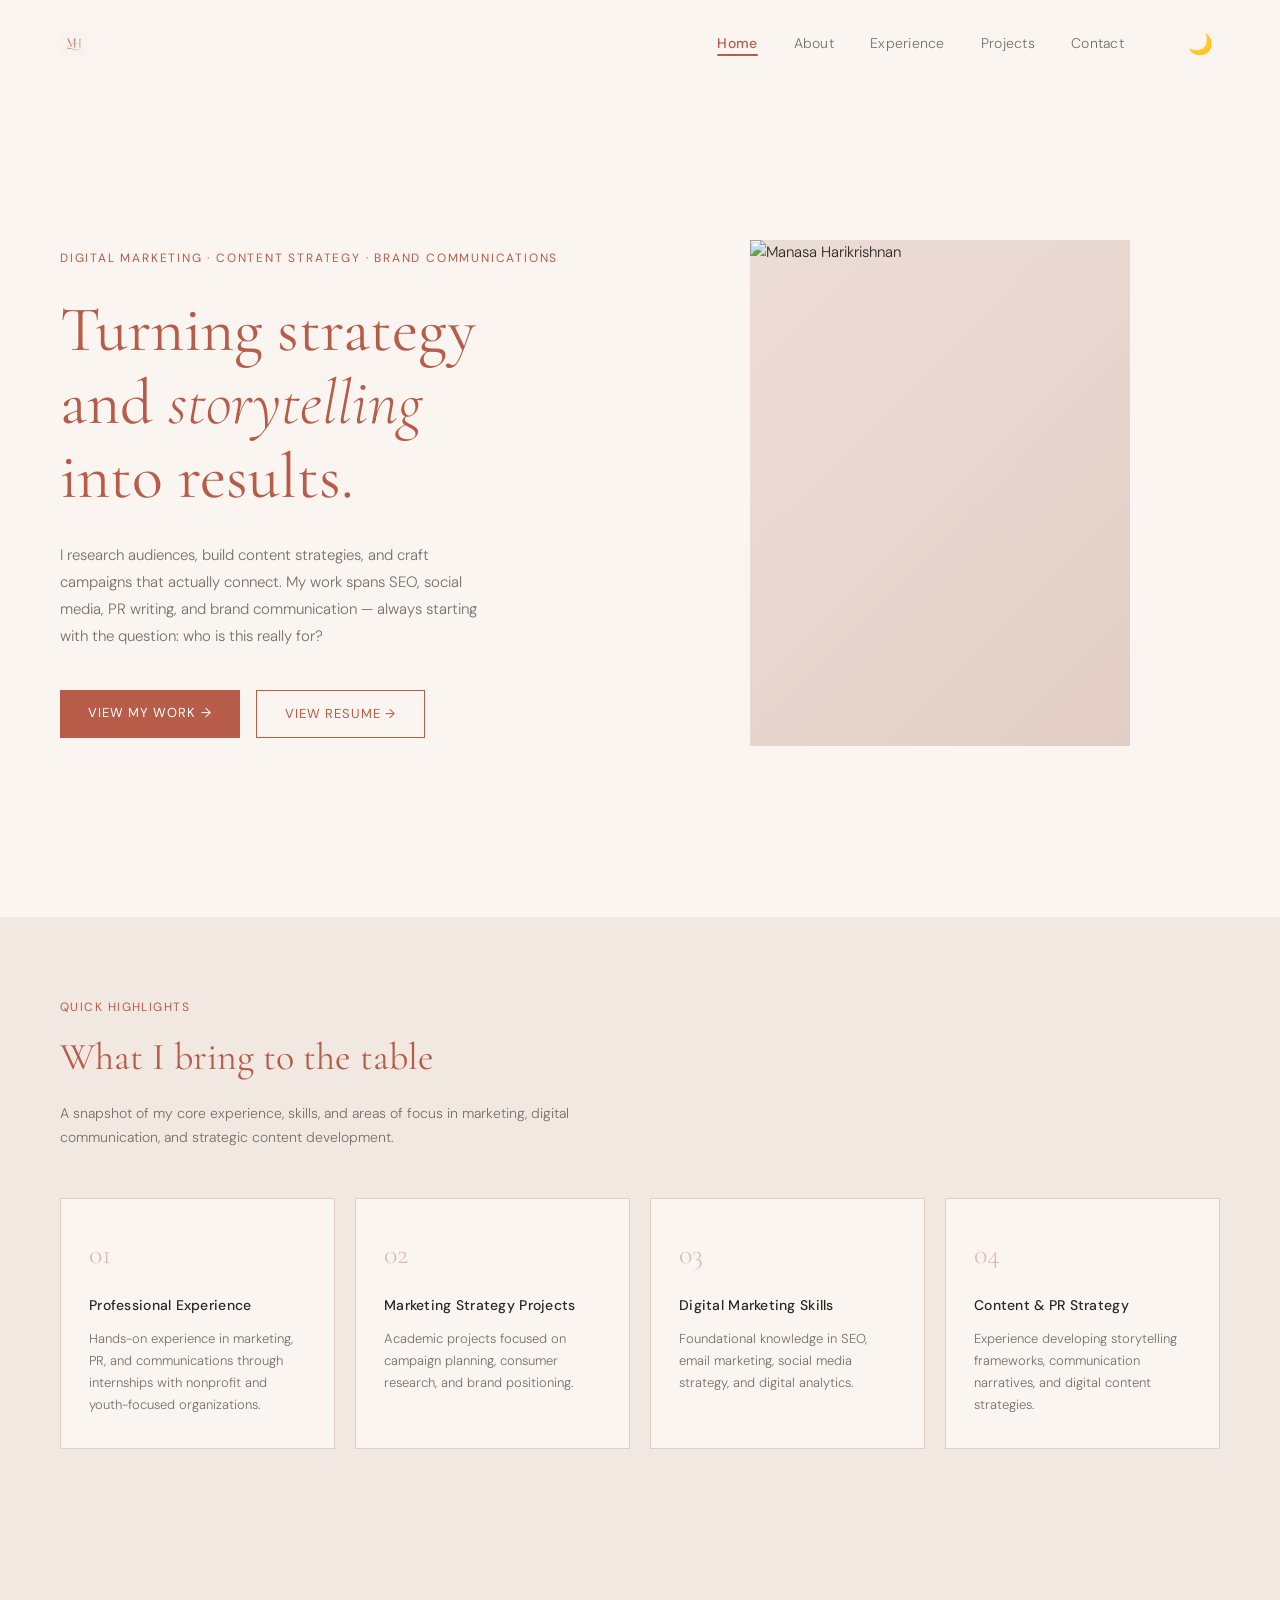
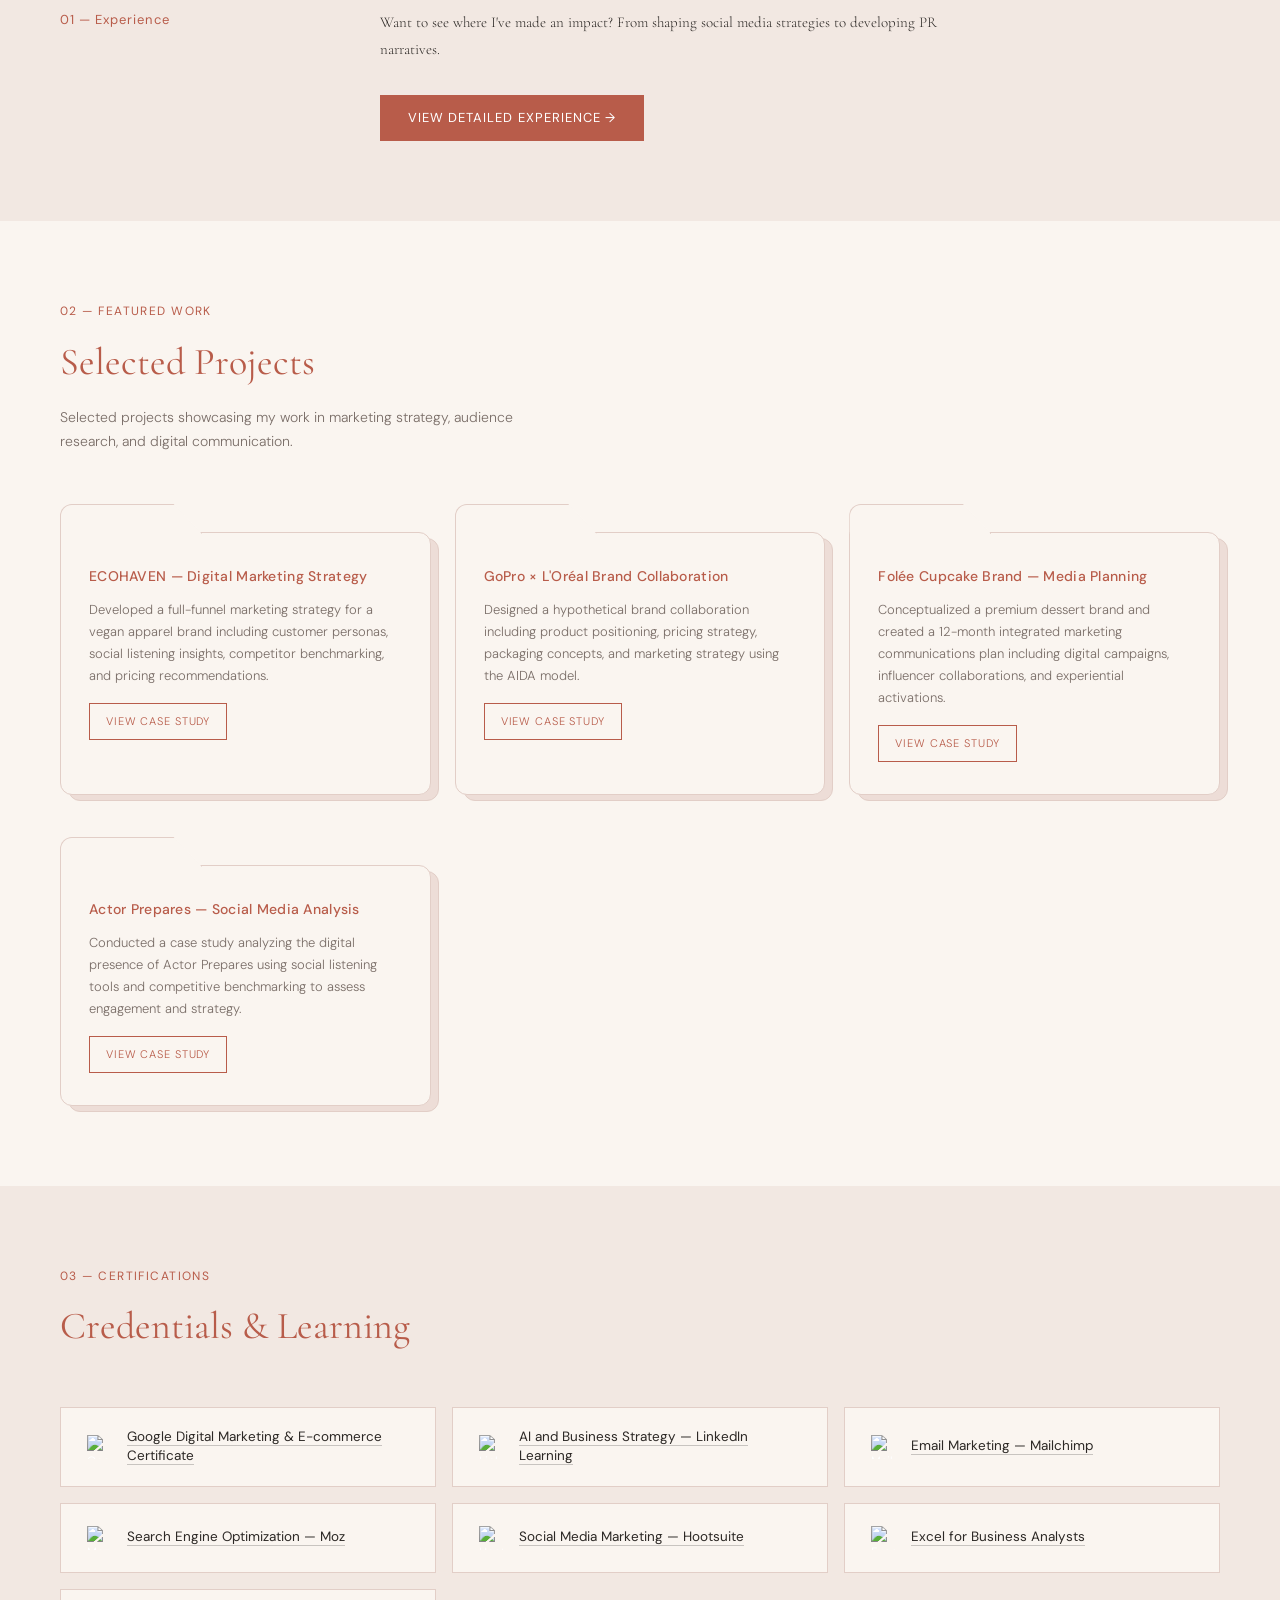
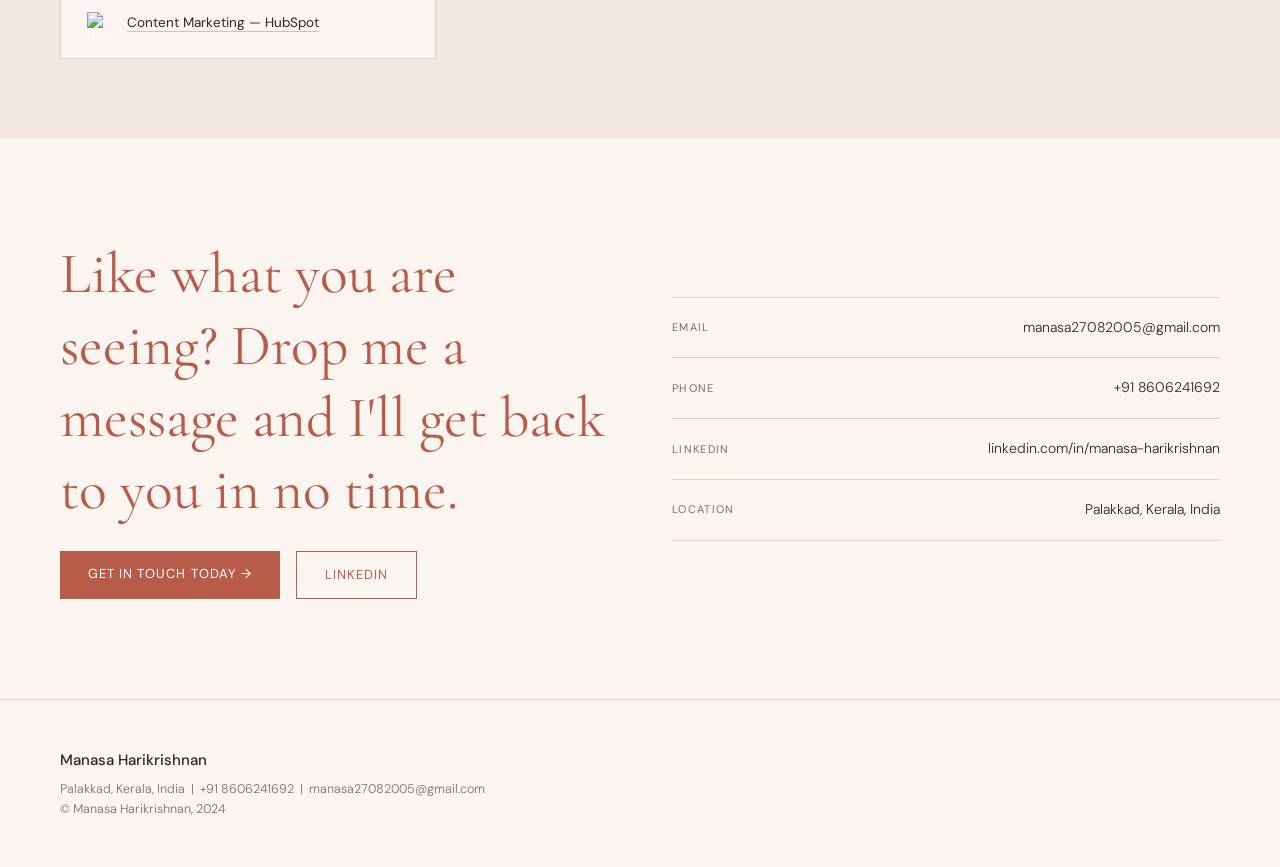
==== commit 1b08dd6c: "Merge CTA and contact sections into single two-column layout" ====
--- a/index.html
+++ b/index.html
@@ -250,48 +250,34 @@
         </div>
     </section>
 
-    <!-- CTA -->
-    <section class="cta-section fade-in">
-        <h2 class="cta-heading">Like what you are seeing? Drop me a message and I'll get back to you in no time.</h2>
-        <div class="cta-buttons">
-            <a href="#contact" class="btn-primary">Get in Touch Today →</a>
-            <a href="https://www.linkedin.com/in/manasa-harikrishnan" target="_blank" class="btn-outline">LinkedIn</a>
-        </div>
-    </section>
-
-    <!-- CONTACT -->
-    <section class="contact-section" id="contact">
-        <div class="contact-grid">
-            <div class="contact-left fade-in">
-                <p class="section-label">04 — Contact</p>
-                <h2 class="contact-title">Let's Connect</h2>
-                <p class="contact-text">I’m always open to learning opportunities, internships, and conversations around
-                    marketing and communications. Feel free to reach out.</p>
-            </div>
-            <div class="contact-right fade-in" style="transition-delay:0.1s">
-                <div class="contact-items">
-                    <div class="contact-row">
-                        <span class="contact-row-label">Email</span>
-                        <a href="mailto:manasa27082005@gmail.com" class="contact-row-val">manasa27082005@gmail.com</a>
-                    </div>
-                    <div class="contact-row">
-                        <span class="contact-row-label">Phone</span>
-                        <a href="tel:+918606241692" class="contact-row-val">+91 8606241692</a>
-                    </div>
-                    <div class="contact-row">
-                        <span class="contact-row-label">LinkedIn</span>
-                        <a href="https://www.linkedin.com/in/manasa-harikrishnan" target="_blank"
-                            class="contact-row-val">linkedin.com/in/manasa-harikrishnan</a>
-                    </div>
-                    <div class="contact-row">
-                        <span class="contact-row-label">Location</span>
-                        <span class="contact-row-val">Palakkad, Kerala, India</span>
-                    </div>
-                </div>
-            </div>
-        </div>
-    </section>
-
+    <!-- CTA + CONTACT -->
+    <section class="cta-section fade-in" id="contact" style="display: flex; align-items: center; justify-content: space-between; gap: 4rem; flex-wrap: wrap;">
+        <div style="flex: 1; min-width: 260px;">
+            <h2 class="cta-heading" style="margin-bottom: 1.5rem;">Like what you are seeing? Drop me a message and I'll get back to you in no time.</h2>
+            <div class="cta-buttons">
+                <a href="mailto:manasa27082005@gmail.com" class="btn-primary">Get in Touch Today →</a>
+                <a href="https://www.linkedin.com/in/manasa-harikrishnan" target="_blank" class="btn-outline">LinkedIn</a>
+            </div>
+        </div>
+        <div class="contact-items" style="flex: 1; min-width: 220px;">
+            <div class="contact-row">
+                <span class="contact-row-label">Email</span>
+                <a href="mailto:manasa27082005@gmail.com" class="contact-row-val">manasa27082005@gmail.com</a>
+            </div>
+            <div class="contact-row">
+                <span class="contact-row-label">Phone</span>
+                <a href="tel:+918606241692" class="contact-row-val">+91 8606241692</a>
+            </div>
+            <div class="contact-row">
+                <span class="contact-row-label">LinkedIn</span>
+                <a href="https://www.linkedin.com/in/manasa-harikrishnan" target="_blank" class="contact-row-val">linkedin.com/in/manasa-harikrishnan</a>
+            </div>
+            <div class="contact-row">
+                <span class="contact-row-label">Location</span>
+                <span class="contact-row-val">Palakkad, Kerala, India</span>
+            </div>
+        </div>
+    </section>
 
 
     <!-- FOOTER -->
